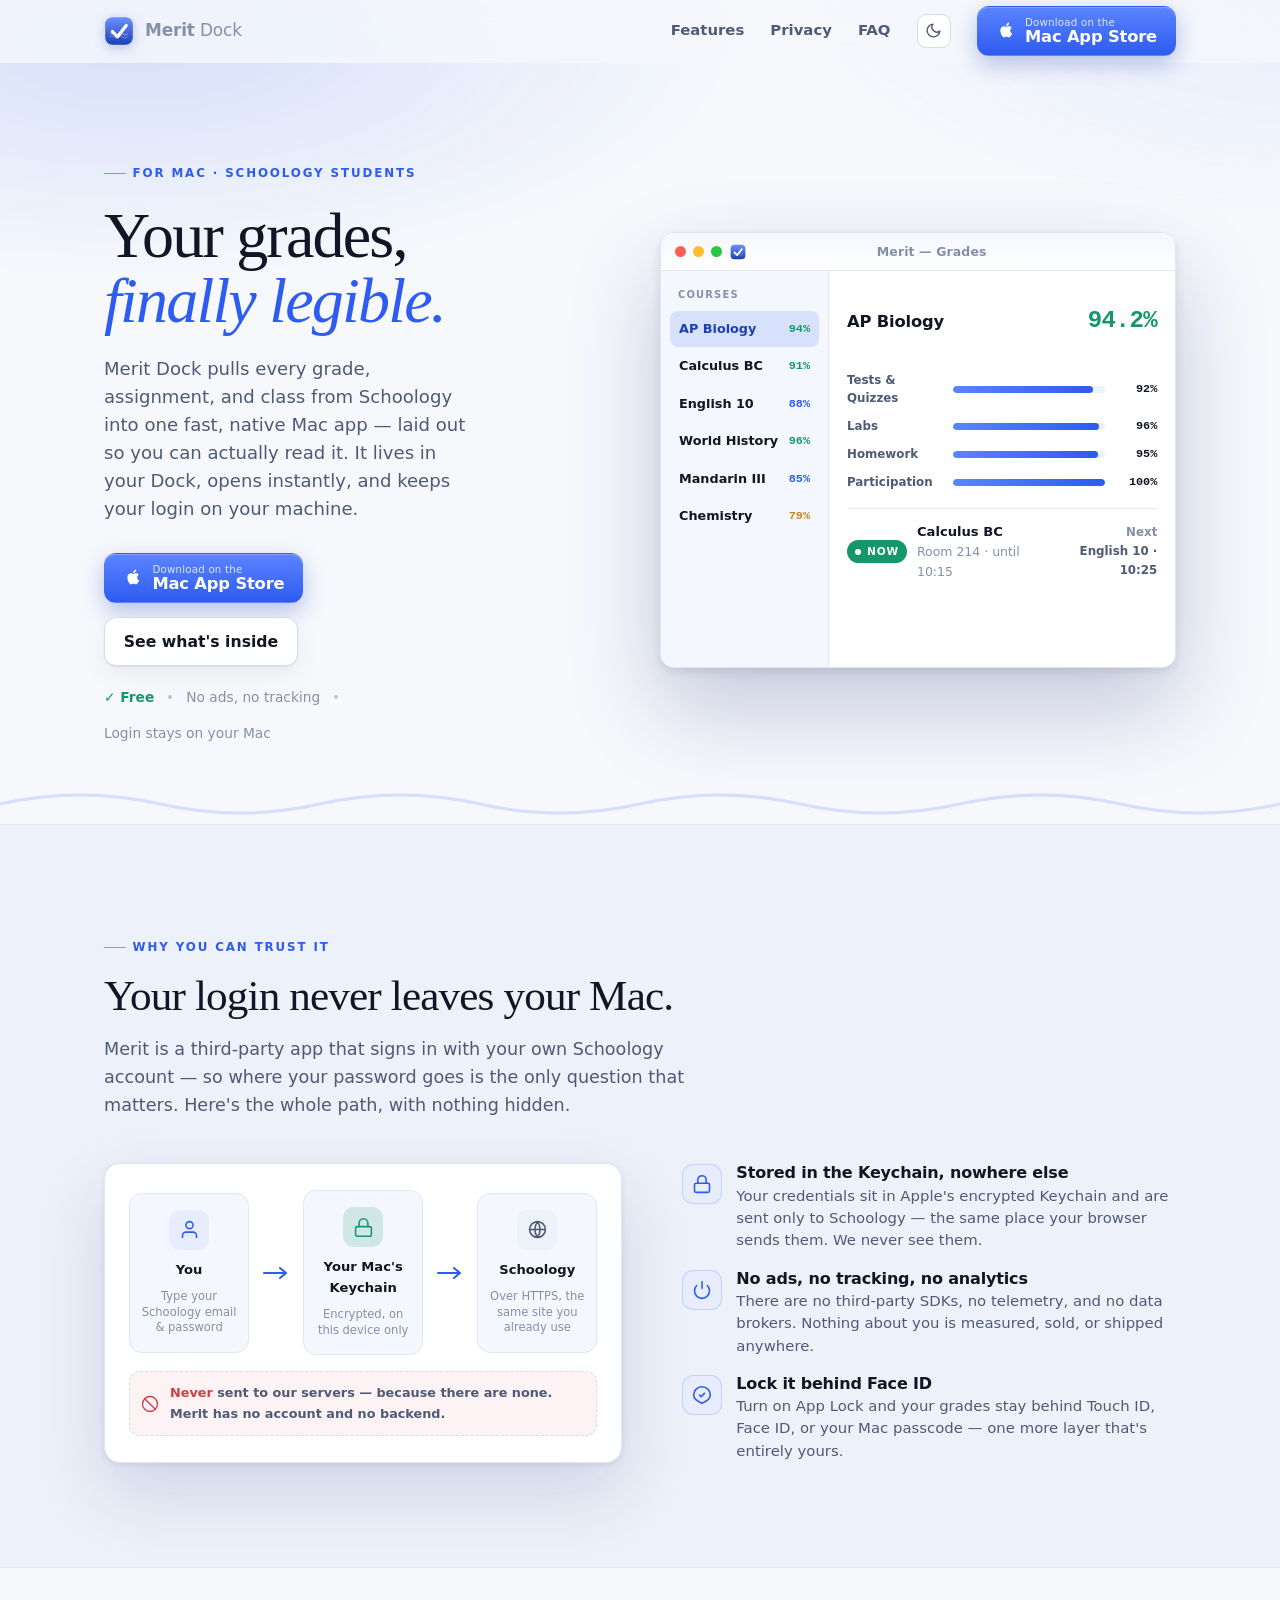
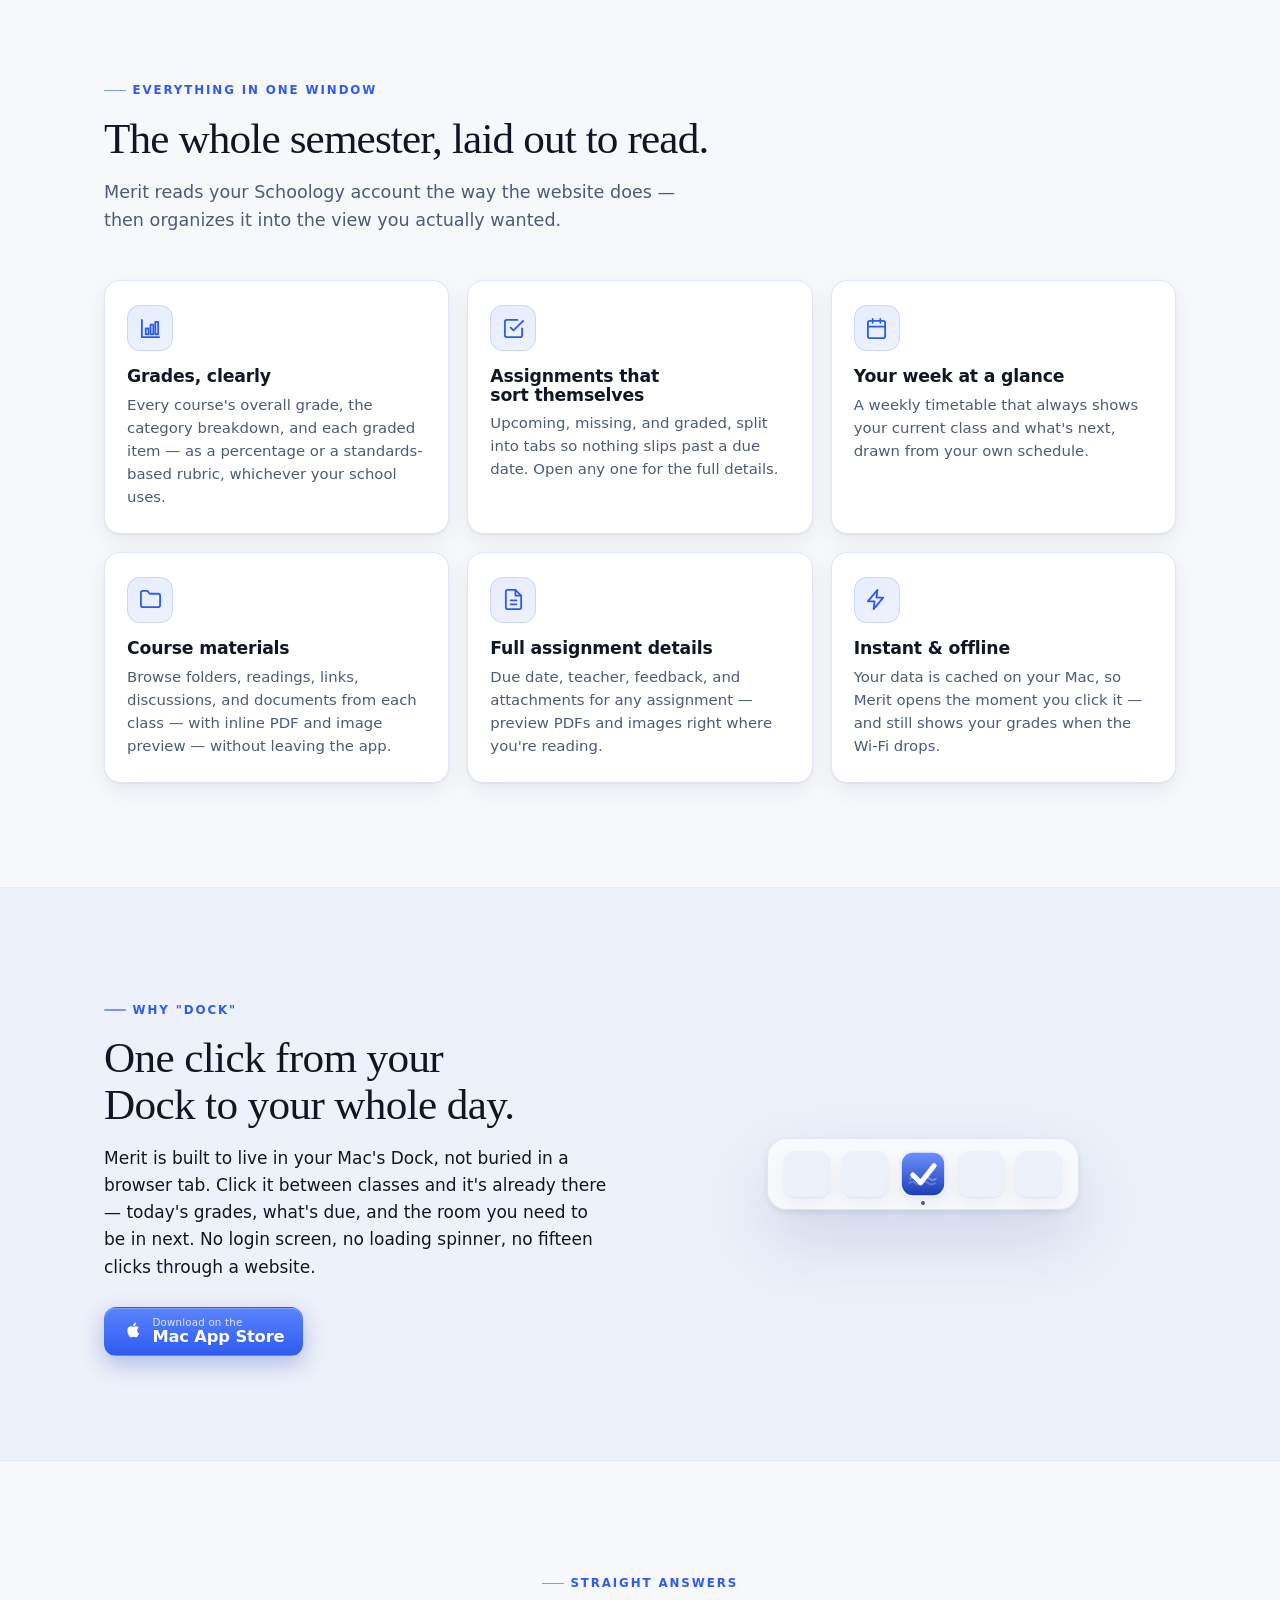
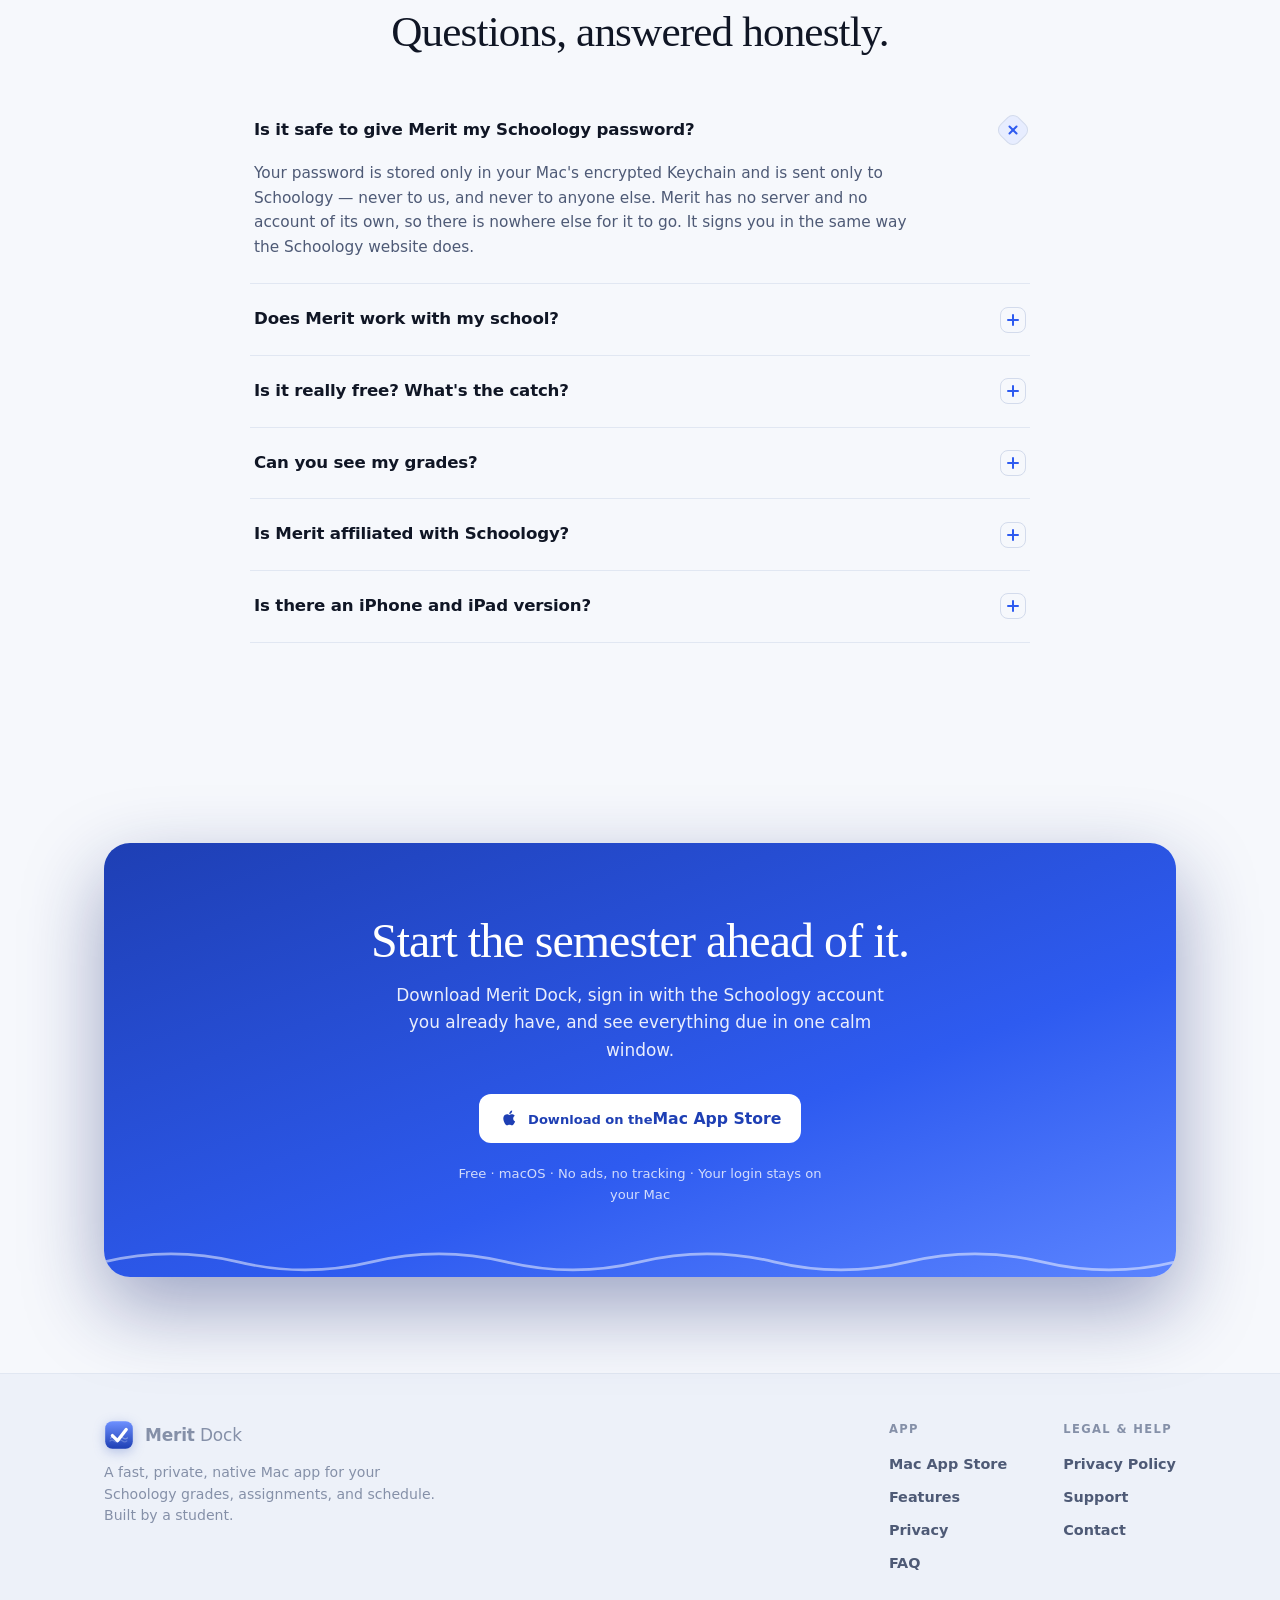
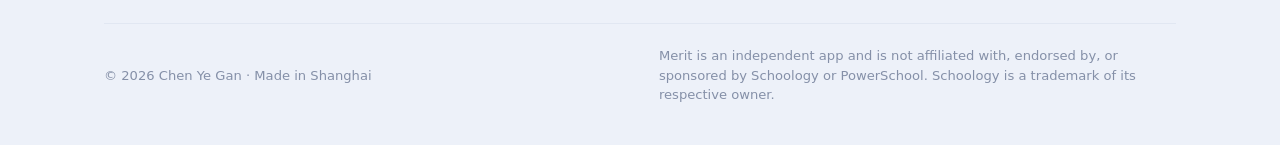
==== index.html @ 5af08037 "Merit Dock landing page" ====
<!DOCTYPE html>
<html lang="en">
<head>
<meta charset="utf-8">
<meta name="viewport" content="width=device-width, initial-scale=1">
<title>Merit Dock — Your Schoology grades, finally legible</title>
<meta name="description" content="Merit Dock is a fast, private, native Mac app for your Schoology grades, assignments, and weekly schedule. Your login never leaves your Mac. No ads. No tracking.">
<link rel="icon" href="data:image/svg+xml,%3Csvg%20xmlns%3D%22http%3A//www.w3.org/2000/svg%22%20viewBox%3D%220%200%20100%20100%22%3E%3Crect%20width%3D%22100%22%20height%3D%22100%22%20rx%3D%2224%22%20fill%3D%22%232E5BF0%22/%3E%3Cpath%20d%3D%22M26%2052%2046%2070%2076%2032%22%20fill%3D%22none%22%20stroke%3D%22%23fff%22%20stroke-width%3D%2211%22%20stroke-linecap%3D%22round%22%20stroke-linejoin%3D%22round%22/%3E%3C/svg%3E">
<meta name="theme-color" media="(prefers-color-scheme: light)" content="#F6F8FC">
<meta name="theme-color" media="(prefers-color-scheme: dark)" content="#0A0F1E">
<meta property="og:type" content="website">
<meta property="og:title" content="Merit Dock — Your Schoology grades, finally legible">
<meta property="og:description" content="Merit Dock is a fast, private, native Mac app for your Schoology grades, assignments, and weekly schedule. Your login never leaves your Mac. No ads. No tracking.">
<meta property="og:url" content="https://gank8818-bit.github.io/merit-dock/">
<meta property="og:site_name" content="Merit Dock">
<meta name="twitter:card" content="summary">
<meta name="twitter:title" content="Merit Dock — Your Schoology grades, finally legible">
<meta name="twitter:description" content="Merit Dock is a fast, private, native Mac app for your Schoology grades, assignments, and weekly schedule. Your login never leaves your Mac. No ads. No tracking.">
<style>
  /* ---------- Tokens ---------- */
  :root {
    color-scheme: light dark;

    /* Neutrals — cool, faint blue bias (chosen, not defaulted) */
    --ground:      #F6F8FC;
    --ground-2:    #EDF1F9;
    --surface:     #FFFFFF;
    --surface-2:   #F4F7FD;
    --hairline:    #E1E7F2;
    --hairline-2:  #D3DBEC;

    --ink:         #101625;
    --ink-soft:    #4E5A76;
    --ink-faint:   #8590A8;

    /* Brand — the icon's periwinkle→deep blue */
    --accent:      #2E5BF0;
    --accent-ink:  #1E3FB4;
    --accent-lift: #5B84FF;
    --wave:        #9DB6FF;
    --accent-tint: #E7EDFF;

    /* Semantic (grades) — kept separate from the accent */
    --good:        #14976B;
    --ok:          #C9871F;
    --low:         #D63B45;

    --shadow-1: 0 1px 2px rgba(16,22,37,.06), 0 8px 24px rgba(16,22,37,.06);
    --shadow-2: 0 2px 6px rgba(16,22,37,.08), 0 30px 70px rgba(24,42,120,.14);
    --shadow-win: 0 4px 10px rgba(16,22,37,.10), 0 40px 90px rgba(20,36,110,.22);

    --serif: ui-serif, "New York", "Iowan Old Style", "Palatino", Georgia, serif;
    --sans: -apple-system, BlinkMacSystemFont, "SF Pro Text", "Segoe UI", system-ui, sans-serif;
    --mono: ui-monospace, "SF Mono", "JetBrains Mono", "Menlo", monospace;

    --wrap: 1120px;
    --radius: 16px;
  }

  @media (prefers-color-scheme: dark) {
    :root {
      --ground:      #0A0F1E;
      --ground-2:    #0E1528;
      --surface:     #141B2E;
      --surface-2:   #1B2338;
      --hairline:    #263048;
      --hairline-2:  #313D59;

      --ink:         #EAEEF8;
      --ink-soft:    #A2AECB;
      --ink-faint:   #6E7A98;

      --accent:      #6E90FF;
      --accent-ink:  #9DB6FF;
      --accent-lift: #86A3FF;
      --wave:        #3A548F;
      --accent-tint: #1A2340;

      --shadow-1: 0 1px 2px rgba(0,0,0,.4), 0 8px 24px rgba(0,0,0,.35);
      --shadow-2: 0 2px 6px rgba(0,0,0,.5), 0 30px 70px rgba(0,0,0,.55);
      --shadow-win: 0 4px 10px rgba(0,0,0,.5), 0 44px 100px rgba(0,0,0,.6);
    }
  }
  /* Explicit toggle overrides (must win both directions) */
  :root[data-theme="light"] {
    color-scheme: light;
    --ground:#F6F8FC; --ground-2:#EDF1F9; --surface:#FFFFFF; --surface-2:#F4F7FD;
    --hairline:#E1E7F2; --hairline-2:#D3DBEC;
    --ink:#101625; --ink-soft:#4E5A76; --ink-faint:#8590A8;
    --accent:#2E5BF0; --accent-ink:#1E3FB4; --accent-lift:#5B84FF; --wave:#9DB6FF; --accent-tint:#E7EDFF;
    --shadow-1:0 1px 2px rgba(16,22,37,.06),0 8px 24px rgba(16,22,37,.06);
    --shadow-2:0 2px 6px rgba(16,22,37,.08),0 30px 70px rgba(24,42,120,.14);
    --shadow-win:0 4px 10px rgba(16,22,37,.10),0 40px 90px rgba(20,36,110,.22);
  }
  :root[data-theme="dark"] {
    color-scheme: dark;
    --ground:#0A0F1E; --ground-2:#0E1528; --surface:#141B2E; --surface-2:#1B2338;
    --hairline:#263048; --hairline-2:#313D59;
    --ink:#EAEEF8; --ink-soft:#A2AECB; --ink-faint:#6E7A98;
    --accent:#6E90FF; --accent-ink:#9DB6FF; --accent-lift:#86A3FF; --wave:#3A548F; --accent-tint:#1A2340;
    --shadow-1:0 1px 2px rgba(0,0,0,.4),0 8px 24px rgba(0,0,0,.35);
    --shadow-2:0 2px 6px rgba(0,0,0,.5),0 30px 70px rgba(0,0,0,.55);
    --shadow-win:0 4px 10px rgba(0,0,0,.5),0 44px 100px rgba(0,0,0,.6);
  }

  /* ---------- Base ---------- */
  * { box-sizing: border-box; }
  body {
    margin: 0;
    background: var(--ground);
    color: var(--ink);
    font-family: var(--sans);
    font-size: 17px;
    line-height: 1.6;
    -webkit-font-smoothing: antialiased;
    text-rendering: optimizeLegibility;
    overflow-x: hidden;
  }
  a { color: inherit; text-decoration: none; }
  h1, h2, h3 { margin: 0; line-height: 1.08; text-wrap: balance; letter-spacing: -0.02em; }
  p { margin: 0; }
  img, svg { max-width: 100%; }
  ::selection { background: var(--accent-lift); color: #fff; }

  .wrap { width: 100%; max-width: var(--wrap); margin-inline: auto; padding-inline: 24px; }

  .eyebrow {
    font-size: .74rem; font-weight: 600; letter-spacing: .16em; text-transform: uppercase;
    color: var(--accent); display: inline-flex; align-items: center; gap: .55em;
  }
  .eyebrow::before {
    content: ""; width: 22px; height: 1.5px; background: currentColor; opacity: .6; border-radius: 2px;
  }

  .serif { font-family: var(--serif); font-weight: 500; letter-spacing: -0.015em; }

  /* ---------- Buttons ---------- */
  .btn {
    display: inline-flex; align-items: center; gap: .6em;
    font-family: var(--sans); font-size: .98rem; font-weight: 600;
    padding: .72em 1.2em; border-radius: 12px; cursor: pointer;
    border: 1px solid transparent; transition: transform .18s ease, box-shadow .18s ease, background .18s ease;
    white-space: nowrap;
  }
  .btn-store {
    background: linear-gradient(180deg, var(--accent-lift), var(--accent));
    color: #fff; box-shadow: 0 1px 0 rgba(255,255,255,.25) inset, 0 8px 22px rgba(30,63,180,.30);
    padding: .62em 1.15em;
  }
  .btn-store:hover { transform: translateY(-2px); box-shadow: 0 1px 0 rgba(255,255,255,.25) inset, 0 14px 30px rgba(30,63,180,.38); }
  .btn-store .apple { width: 20px; height: 20px; margin-top: -2px; }
  .btn-store .lab { display: flex; flex-direction: column; align-items: flex-start; line-height: 1.05; }
  .btn-store .lab small { font-size: .64rem; font-weight: 500; opacity: .82; letter-spacing: .02em; }
  .btn-store .lab b { font-size: 1.02rem; font-weight: 700; letter-spacing: -.01em; }

  .btn-ghost {
    background: var(--surface); color: var(--ink); border-color: var(--hairline-2);
    box-shadow: var(--shadow-1);
  }
  .btn-ghost:hover { transform: translateY(-2px); border-color: var(--accent); color: var(--accent); }

  /* ---------- Nav ---------- */
  header.nav {
    position: sticky; top: 0; z-index: 50;
    backdrop-filter: saturate(180%) blur(18px);
    -webkit-backdrop-filter: saturate(180%) blur(18px);
    background: color-mix(in srgb, var(--ground) 78%, transparent);
    border-bottom: 1px solid transparent;
    transition: border-color .2s ease, background .2s ease;
  }
  header.nav.scrolled { border-bottom-color: var(--hairline); }
  .nav-in { display: flex; align-items: center; justify-content: space-between; height: 62px; gap: 20px; }
  .brand { display: flex; align-items: center; gap: 11px; font-weight: 650; font-size: 1.06rem; letter-spacing: -.01em; }
  .brand .mark { width: 30px; height: 30px; border-radius: 8px; filter: drop-shadow(0 3px 6px rgba(30,63,180,.28)); }
  .brand b { font-weight: 700; }
  .brand span { color: var(--ink-faint); font-weight: 500; }
  .nav-links { display: flex; align-items: center; gap: 26px; }
  .nav-links a.lnk { font-size: .93rem; color: var(--ink-soft); font-weight: 550; transition: color .15s; }
  .nav-links a.lnk:hover { color: var(--ink); }
  .theme-btn {
    width: 34px; height: 34px; border-radius: 9px; border: 1px solid var(--hairline-2);
    background: var(--surface); color: var(--ink-soft); cursor: pointer; display: grid; place-items: center;
    transition: color .15s, border-color .15s;
  }
  .theme-btn:hover { color: var(--accent); border-color: var(--accent); }
  .theme-btn svg { width: 17px; height: 17px; }
  @media (max-width: 860px) { .nav-links .lnk { display: none; } }

  /* ---------- Hero ---------- */
  .hero { position: relative; padding: clamp(46px, 8vw, 92px) 0 40px; }
  .hero-glow {
    position: absolute; inset: -10% -20% auto -20%; height: 620px; z-index: 0; pointer-events: none;
    background:
      radial-gradient(48% 55% at 22% 8%, color-mix(in srgb, var(--accent) 22%, transparent), transparent 70%),
      radial-gradient(40% 50% at 88% 0%, color-mix(in srgb, var(--wave) 26%, transparent), transparent 72%);
    opacity: .7; filter: blur(6px);
  }
  .hero-grid {
    position: relative; z-index: 1;
    display: grid; grid-template-columns: minmax(0, 1fr) minmax(0, 1.05fr);
    gap: clamp(30px, 5vw, 66px); align-items: center;
  }
  .hero-copy { max-width: 34ch; }
  .hero h1 {
    font-family: var(--serif); font-weight: 500;
    font-size: clamp(2.5rem, 5.4vw, 4rem); line-height: 1.02; letter-spacing: -.028em;
    margin: 20px 0 0;
  }
  .hero h1 em { font-style: italic; color: var(--accent); }
  .hero .sub {
    margin-top: 22px; font-size: 1.13rem; color: var(--ink-soft); line-height: 1.55; max-width: 42ch;
  }
  .hero-cta { display: flex; align-items: center; gap: 14px; margin-top: 30px; flex-wrap: wrap; }
  .trustline {
    margin-top: 20px; display: flex; align-items: center; gap: 14px; flex-wrap: wrap;
    color: var(--ink-faint); font-size: .86rem; font-weight: 500;
  }
  .trustline .dot { width: 4px; height: 4px; border-radius: 50%; background: currentColor; opacity: .5; }
  .trustline .chk { color: var(--good); font-weight: 700; }

  @media (max-width: 900px) {
    .hero-grid { grid-template-columns: 1fr; gap: 40px; }
    .hero-copy { max-width: none; }
    .hero .sub { max-width: none; }
  }

  /* ---------- App window (signature) ---------- */
  .window {
    background: var(--surface); border: 1px solid var(--hairline);
    border-radius: 14px; box-shadow: var(--shadow-win); overflow: hidden;
    transform: perspective(1600px) rotateY(-8deg) rotateX(3deg) translateZ(0);
    transition: transform .5s cubic-bezier(.2,.7,.2,1);
    will-change: transform;
  }
  .hero-grid:hover .window { transform: perspective(1600px) rotateY(-4deg) rotateX(1.5deg); }
  .titlebar {
    height: 38px; display: flex; align-items: center; gap: 8px; padding: 0 14px;
    border-bottom: 1px solid var(--hairline);
    background: linear-gradient(180deg, var(--surface-2), var(--surface));
  }
  .lights { display: flex; gap: 7px; }
  .lights i { width: 11px; height: 11px; border-radius: 50%; display: block; }
  .lights .r { background: #ff5f57; } .lights .y { background: #febc2e; } .lights .g { background: #28c840; }
  .titlebar .tb-title { font-size: .78rem; color: var(--ink-faint); font-weight: 600; margin-inline: auto; letter-spacing: .01em; }
  .titlebar .tb-icon { width: 16px; height: 16px; border-radius: 4px; }

  .app-body { display: grid; grid-template-columns: 168px 1fr; min-height: 396px; }
  .app-side { border-right: 1px solid var(--hairline); padding: 12px 9px; background: var(--surface-2); }
  .side-h { font-size: .62rem; text-transform: uppercase; letter-spacing: .12em; color: var(--ink-faint); font-weight: 700; padding: 4px 8px 8px; }
  .course {
    display: flex; align-items: center; justify-content: space-between; gap: 6px;
    padding: 8px 9px; border-radius: 8px; cursor: default; transition: background .15s;
  }
  .course + .course { margin-top: 1px; }
  .course:hover { background: color-mix(in srgb, var(--accent) 8%, transparent); }
  .course.active { background: color-mix(in srgb, var(--accent) 14%, transparent); }
  .course .cn { font-size: .8rem; font-weight: 600; color: var(--ink); overflow: hidden; text-overflow: ellipsis; white-space: nowrap; }
  .course.active .cn { color: var(--accent-ink); }
  .course .cg { font-family: var(--mono); font-size: .74rem; font-weight: 600; font-variant-numeric: tabular-nums; }
  .g-a { color: var(--good); } .g-b { color: var(--accent); } .g-c { color: var(--ok); }

  .app-main { padding: 16px 18px; display: flex; flex-direction: column; gap: 14px; }
  .main-head { display: flex; align-items: baseline; justify-content: space-between; gap: 10px; }
  .main-head h4 { font-size: 1.02rem; font-weight: 700; letter-spacing: -.01em; }
  .main-head .big {
    font-family: var(--mono); font-size: 1.5rem; font-weight: 700; color: var(--good); font-variant-numeric: tabular-nums;
    letter-spacing: -.02em;
  }
  .cat { display: flex; flex-direction: column; gap: 9px; }
  .cat-row { display: grid; grid-template-columns: 96px 1fr 42px; align-items: center; gap: 10px; }
  .cat-row .nm { font-size: .74rem; color: var(--ink-soft); font-weight: 600; }
  .cat-row .val { font-family: var(--mono); font-size: .74rem; font-weight: 600; text-align: right; color: var(--ink); font-variant-numeric: tabular-nums; }
  .bar { height: 7px; border-radius: 6px; background: var(--ground-2); overflow: hidden; }
  .bar > i {
    display: block; height: 100%; width: 0; border-radius: 6px;
    background: linear-gradient(90deg, var(--accent-lift), var(--accent));
    transition: width 1.1s cubic-bezier(.2,.75,.2,1);
  }
  .in .bar > i { width: var(--w, 0%); }

  .week {
    margin-top: 2px; border-top: 1px solid var(--hairline); padding-top: 12px;
    display: flex; align-items: center; gap: 10px;
  }
  .now-pill {
    display: inline-flex; align-items: center; gap: 6px; font-size: .66rem; font-weight: 700;
    text-transform: uppercase; letter-spacing: .08em; color: #fff; background: var(--good);
    padding: 3px 8px; border-radius: 20px;
  }
  .now-pill .live { width: 6px; height: 6px; border-radius: 50%; background: #fff; box-shadow: 0 0 0 0 rgba(255,255,255,.7); animation: pulse 2s infinite; }
  @keyframes pulse { 0%{box-shadow:0 0 0 0 rgba(255,255,255,.6);} 70%{box-shadow:0 0 0 7px rgba(255,255,255,0);} 100%{box-shadow:0 0 0 0 rgba(255,255,255,0);} }
  .week .cls { font-size: .82rem; font-weight: 650; }
  .week .rm { font-size: .78rem; color: var(--ink-faint); font-weight: 500; }
  .week .nxt { margin-left: auto; font-size: .74rem; color: var(--ink-faint); font-weight: 550; text-align: right; }
  .week .nxt b { color: var(--ink-soft); font-weight: 650; }

  @media (max-width: 460px) {
    .app-body { grid-template-columns: 1fr; }
    .app-side { display: none; }
    .window { transform: none !important; }
  }

  /* ---------- Section scaffolding ---------- */
  section { position: relative; }
  .band { padding: clamp(58px, 9vw, 104px) 0; }
  .band.alt { background: var(--ground-2); border-block: 1px solid var(--hairline); }
  .sec-head { max-width: 62ch; }
  .sec-head h2 {
    font-family: var(--serif); font-weight: 500;
    font-size: clamp(1.9rem, 3.6vw, 2.7rem); margin-top: 16px; letter-spacing: -.02em; line-height: 1.06;
  }
  .sec-head p.lead { margin-top: 16px; font-size: 1.1rem; color: var(--ink-soft); max-width: 54ch; }

  /* reveal */
  .rise { opacity: 0; transform: translateY(22px); transition: opacity .7s ease, transform .7s cubic-bezier(.2,.7,.2,1); }
  .rise.in { opacity: 1; transform: none; }

  /* ---------- Privacy ---------- */
  .privacy-grid { display: grid; grid-template-columns: 1.05fr 1fr; gap: clamp(30px, 5vw, 60px); align-items: center; margin-top: 44px; }
  @media (max-width: 880px) { .privacy-grid { grid-template-columns: 1fr; gap: 40px; } }

  .flow {
    background: var(--surface); border: 1px solid var(--hairline); border-radius: var(--radius);
    box-shadow: var(--shadow-2); padding: 26px 24px;
  }
  .flow-row { display: flex; align-items: center; gap: 14px; }
  .node {
    flex: 1; display: flex; flex-direction: column; align-items: center; gap: 9px; text-align: center;
    padding: 16px 10px; border-radius: 13px; border: 1px solid var(--hairline); background: var(--surface-2);
  }
  .node .ic { width: 40px; height: 40px; border-radius: 11px; display: grid; place-items: center; }
  .node .ic svg { width: 21px; height: 21px; }
  .node.you .ic { background: var(--accent-tint); color: var(--accent); }
  .node.dev .ic { background: color-mix(in srgb, var(--good) 16%, transparent); color: var(--good); }
  .node.sch .ic { background: var(--ground-2); color: var(--ink-soft); }
  .node .t { font-size: .82rem; font-weight: 700; }
  .node .d { font-size: .72rem; color: var(--ink-faint); line-height: 1.35; }
  .arrow { display: flex; flex-direction: column; align-items: center; gap: 3px; color: var(--accent); flex-shrink: 0; }
  .arrow svg { width: 26px; height: 14px; }
  .arrow small { font-size: .58rem; color: var(--ink-faint); font-weight: 600; letter-spacing: .03em; }
  .flow-block {
    margin-top: 16px; display: flex; align-items: center; gap: 11px; justify-content: center;
    padding: 11px; border-radius: 11px; border: 1px dashed var(--hairline-2);
    background: color-mix(in srgb, var(--low) 6%, transparent); color: var(--ink-soft); font-size: .8rem; font-weight: 600;
  }
  .flow-block .no { color: var(--low); }
  .flow-block svg { width: 18px; height: 18px; color: var(--low); flex-shrink: 0; }

  .priv-points { display: flex; flex-direction: column; gap: 18px; }
  .pp { display: flex; gap: 14px; }
  .pp .pc {
    width: 40px; height: 40px; flex-shrink: 0; border-radius: 11px; display: grid; place-items: center;
    background: var(--accent-tint); color: var(--accent); border: 1px solid color-mix(in srgb, var(--accent) 18%, transparent);
  }
  .pp .pc svg { width: 20px; height: 20px; }
  .pp h3 { font-size: 1rem; font-weight: 700; letter-spacing: -.01em; }
  .pp p { font-size: .93rem; color: var(--ink-soft); margin-top: 3px; line-height: 1.5; }

  /* ---------- Features ---------- */
  .feat-grid { display: grid; grid-template-columns: repeat(3, 1fr); gap: 18px; margin-top: 46px; }
  @media (max-width: 900px) { .feat-grid { grid-template-columns: repeat(2, 1fr); } }
  @media (max-width: 600px) { .feat-grid { grid-template-columns: 1fr; } }
  .card {
    background: var(--surface); border: 1px solid var(--hairline); border-radius: var(--radius);
    padding: 24px 22px; box-shadow: var(--shadow-1); transition: transform .2s ease, box-shadow .2s ease, border-color .2s ease;
  }
  .card:hover { transform: translateY(-4px); box-shadow: var(--shadow-2); border-color: color-mix(in srgb, var(--accent) 40%, var(--hairline)); }
  .card .fic {
    width: 46px; height: 46px; border-radius: 13px; display: grid; place-items: center; margin-bottom: 16px;
    background: linear-gradient(160deg, var(--accent-tint), color-mix(in srgb, var(--accent) 8%, var(--surface)));
    color: var(--accent); border: 1px solid color-mix(in srgb, var(--accent) 16%, transparent);
  }
  .card .fic svg { width: 23px; height: 23px; }
  .card h3 { font-size: 1.08rem; font-weight: 700; letter-spacing: -.01em; }
  .card p { margin-top: 8px; font-size: .93rem; color: var(--ink-soft); line-height: 1.55; }

  /* ---------- Dock section ---------- */
  .dock-wrap { display: grid; grid-template-columns: 1fr 1fr; gap: clamp(30px, 5vw, 60px); align-items: center; }
  @media (max-width: 880px) { .dock-wrap { grid-template-columns: 1fr; gap: 36px; } }
  .dock-vis { display: grid; place-items: center; padding: 26px 0; }
  .macdock {
    display: flex; align-items: flex-end; gap: 12px; padding: 12px 16px; border-radius: 20px;
    background: color-mix(in srgb, var(--surface) 62%, transparent);
    border: 1px solid var(--hairline); backdrop-filter: blur(10px); box-shadow: var(--shadow-2);
  }
  .macdock .di { width: 46px; height: 46px; border-radius: 11px; background: var(--ground-2); box-shadow: var(--shadow-1); }
  .macdock .di.merit { position: relative; }
  .macdock .di.merit .mk { width: 100%; height: 100%; }
  .macdock .di.merit::after {
    content: ""; position: absolute; bottom: -8px; left: 50%; transform: translateX(-50%);
    width: 4px; height: 4px; border-radius: 50%; background: var(--ink-soft);
  }
  .bounce { animation: bob 3.2s ease-in-out infinite; }
  @keyframes bob { 0%,72%,100% { transform: translateY(0); } 80% { transform: translateY(-16px); } 88% { transform: translateY(-4px); } }

  /* ---------- FAQ ---------- */
  .faq { max-width: 780px; margin: 40px auto 0; display: flex; flex-direction: column; gap: 0; }
  details.qa {
    border-bottom: 1px solid var(--hairline); padding: 4px 0;
  }
  details.qa summary {
    list-style: none; cursor: pointer; padding: 18px 4px; display: flex; align-items: center; justify-content: space-between; gap: 16px;
    font-size: 1.04rem; font-weight: 650; color: var(--ink); letter-spacing: -.01em;
  }
  details.qa summary::-webkit-details-marker { display: none; }
  details.qa summary .pm {
    width: 26px; height: 26px; flex-shrink: 0; border-radius: 8px; border: 1px solid var(--hairline-2);
    display: grid; place-items: center; color: var(--accent); transition: transform .25s ease, background .2s;
    position: relative;
  }
  details.qa[open] summary .pm { transform: rotate(45deg); background: var(--accent-tint); }
  details.qa .pm::before, details.qa .pm::after { content: ""; position: absolute; background: currentColor; border-radius: 2px; }
  details.qa .pm::before { width: 12px; height: 2px; }
  details.qa .pm::after { width: 2px; height: 12px; }
  details.qa .ans { padding: 0 4px 20px; color: var(--ink-soft); font-size: .96rem; line-height: 1.6; max-width: 68ch; }
  details.qa .ans a { color: var(--accent); font-weight: 600; text-decoration: underline; text-underline-offset: 2px; }

  /* ---------- CTA ---------- */
  .cta-band { padding: clamp(56px, 8vw, 96px) 0; }
  .cta-card {
    position: relative; overflow: hidden; text-align: center;
    background: linear-gradient(160deg, var(--accent-ink), var(--accent) 62%, var(--accent-lift));
    border-radius: 26px; padding: clamp(40px, 6vw, 72px) 28px; color: #fff;
    box-shadow: 0 30px 80px rgba(20,36,110,.4);
  }
  .cta-card .cwave { position: absolute; inset: auto 0 -2px 0; width: 100%; opacity: .5; color: #fff; }
  .cta-card h2 { font-family: var(--serif); font-weight: 500; font-size: clamp(1.9rem, 4vw, 3rem); color: #fff; position: relative; }
  .cta-card p { position: relative; margin: 16px auto 0; max-width: 46ch; color: rgba(255,255,255,.9); font-size: 1.06rem; }
  .cta-card .cbtns { position: relative; margin-top: 30px; display: flex; justify-content: center; gap: 14px; flex-wrap: wrap; }
  .btn-white { background: #fff; color: var(--accent-ink); }
  .btn-white:hover { transform: translateY(-2px); box-shadow: 0 14px 30px rgba(0,0,0,.25); }
  .cta-card .fineprint { position: relative; margin-top: 20px; font-size: .82rem; color: rgba(255,255,255,.78); }

  /* ---------- Wave divider ---------- */
  .divider { display: block; width: 100%; height: 40px; color: var(--accent); opacity: .16; }

  /* ---------- Footer ---------- */
  footer.ft { border-top: 1px solid var(--hairline); padding: 46px 0 40px; background: var(--ground-2); }
  .ft-top { display: flex; justify-content: space-between; gap: 30px; flex-wrap: wrap; align-items: flex-start; }
  .ft-brand { max-width: 32ch; }
  .ft-brand .brand { margin-bottom: 12px; }
  .ft-brand p { color: var(--ink-faint); font-size: .88rem; line-height: 1.5; }
  .ft-cols { display: flex; gap: 56px; flex-wrap: wrap; }
  .ft-col h5 { font-size: .72rem; text-transform: uppercase; letter-spacing: .12em; color: var(--ink-faint); font-weight: 700; margin: 0 0 14px; }
  .ft-col a { display: block; color: var(--ink-soft); font-size: .9rem; font-weight: 550; margin-bottom: 10px; transition: color .15s; }
  .ft-col a:hover { color: var(--accent); }
  .ft-bottom {
    margin-top: 38px; padding-top: 22px; border-top: 1px solid var(--hairline);
    display: flex; justify-content: space-between; gap: 16px; flex-wrap: wrap; align-items: center;
    color: var(--ink-faint); font-size: .82rem;
  }
  .disclaimer { max-width: 62ch; line-height: 1.5; }

  :focus-visible { outline: 2.5px solid var(--accent); outline-offset: 3px; border-radius: 4px; }

  @media (prefers-reduced-motion: reduce) {
    * { animation: none !important; transition: none !important; }
    .rise { opacity: 1; transform: none; }
    .in .bar > i { width: var(--w, 0%); }
    .window { transform: none !important; }
  }
</style>
</head>
<body>


<!-- Reusable SVG symbols -->
<svg width="0" height="0" style="position:absolute" aria-hidden="true">
  <defs>
    <linearGradient id="meritGrad" x1="0" y1="0" x2="0" y2="1">
      <stop offset="0" stop-color="#6E90FF"/>
      <stop offset="1" stop-color="#1E3FB4"/>
    </linearGradient>
    <symbol id="merit-mark" viewBox="0 0 100 100">
      <rect x="4" y="4" width="92" height="92" rx="24" fill="url(#meritGrad)"/>
      <path d="M22 60 q7 -6 14 0 t14 0 t14 0 t14 0" fill="none" stroke="#fff" stroke-width="4" stroke-linecap="round" opacity=".32"/>
      <path d="M20 70 q7 -6 14 0 t14 0 t14 0 t14 0" fill="none" stroke="#fff" stroke-width="4" stroke-linecap="round" opacity=".22"/>
      <path d="M28 52 L45 69 L74 32" fill="none" stroke="#fff" stroke-width="11" stroke-linecap="round" stroke-linejoin="round"/>
    </symbol>
    <symbol id="wave-line" viewBox="0 0 1200 40" preserveAspectRatio="none">
      <path d="M0 20 q75 -18 150 0 t150 0 t150 0 t150 0 t150 0 t150 0 t150 0 t150 0" fill="none" stroke="currentColor" stroke-width="3"/>
    </symbol>
  </defs>
</svg>

<!-- ================= NAV ================= -->
<header class="nav" id="nav">
  <div class="wrap nav-in">
    <a class="brand" href="#top" aria-label="Merit Dock home">
      <svg class="mark" aria-hidden="true"><use href="#merit-mark"/></svg>
      <span><b>Merit</b> Dock</span>
    </a>
    <nav class="nav-links">
      <a class="lnk" href="#features">Features</a>
      <a class="lnk" href="#privacy">Privacy</a>
      <a class="lnk" href="#faq">FAQ</a>
      <button class="theme-btn" id="themeBtn" aria-label="Toggle light or dark theme" title="Toggle theme">
        <svg id="themeIcon" viewBox="0 0 24 24" fill="none" stroke="currentColor" stroke-width="2" stroke-linecap="round" stroke-linejoin="round" aria-hidden="true"></svg>
      </button>
      <a class="btn btn-store" data-appstore href="#" aria-label="Download Merit Dock on the Mac App Store">
        <svg class="apple" viewBox="0 0 24 24" fill="currentColor" aria-hidden="true"><path d="M17.05 12.53c-.02-2.2 1.8-3.26 1.88-3.31-1.03-1.5-2.62-1.71-3.19-1.73-1.36-.14-2.65.8-3.34.8-.68 0-1.75-.78-2.88-.76-1.48.02-2.85.86-3.61 2.18-1.54 2.67-.39 6.62 1.1 8.79.73 1.06 1.6 2.25 2.74 2.21 1.1-.05 1.52-.71 2.85-.71 1.32 0 1.7.71 2.86.69 1.18-.02 1.93-1.08 2.65-2.15.84-1.23 1.18-2.42 1.2-2.48-.03-.01-2.3-.88-2.32-3.5zM14.88 5.9c.6-.73 1.01-1.75.9-2.76-.87.04-1.92.58-2.54 1.31-.56.64-1.05 1.68-.92 2.67.97.07 1.96-.49 2.56-1.22z"/></svg>
        <span class="lab"><small>Download on the</small><b>Mac App Store</b></span>
      </a>
    </nav>
  </div>
</header>

<a id="top"></a>

<!-- ================= HERO ================= -->
<section class="hero">
  <div class="hero-glow" aria-hidden="true"></div>
  <div class="wrap hero-grid">
    <div class="hero-copy">
      <span class="eyebrow">For Mac · Schoology students</span>
      <h1>Your grades,<br><em>finally legible.</em></h1>
      <p class="sub">Merit Dock pulls every grade, assignment, and class from Schoology into one fast, native Mac app — laid out so you can actually read it. It lives in your Dock, opens instantly, and keeps your login on your machine.</p>
      <div class="hero-cta">
        <a class="btn btn-store" data-appstore href="#" aria-label="Download Merit Dock on the Mac App Store">
          <svg class="apple" viewBox="0 0 24 24" fill="currentColor" aria-hidden="true"><path d="M17.05 12.53c-.02-2.2 1.8-3.26 1.88-3.31-1.03-1.5-2.62-1.71-3.19-1.73-1.36-.14-2.65.8-3.34.8-.68 0-1.75-.78-2.88-.76-1.48.02-2.85.86-3.61 2.18-1.54 2.67-.39 6.62 1.1 8.79.73 1.06 1.6 2.25 2.74 2.21 1.1-.05 1.52-.71 2.85-.71 1.32 0 1.7.71 2.86.69 1.18-.02 1.93-1.08 2.65-2.15.84-1.23 1.18-2.42 1.2-2.48-.03-.01-2.3-.88-2.32-3.5zM14.88 5.9c.6-.73 1.01-1.75.9-2.76-.87.04-1.92.58-2.54 1.31-.56.64-1.05 1.68-.92 2.67.97.07 1.96-.49 2.56-1.22z"/></svg>
          <span class="lab"><small>Download on the</small><b>Mac App Store</b></span>
        </a>
        <a class="btn btn-ghost" href="#features">See what's inside</a>
      </div>
      <div class="trustline">
        <span class="chk">✓ Free</span><span class="dot"></span>
        <span>No ads, no tracking</span><span class="dot"></span>
        <span>Login stays on your Mac</span>
      </div>
    </div>

    <!-- Signature: faithful Merit app window -->
    <div class="win-stage">
      <div class="window rise" id="appwin" role="img" aria-label="The Merit Dock app showing course grades, a grade-category breakdown for AP Biology, and this week's current and next class.">
        <div class="titlebar">
          <span class="lights"><i class="r"></i><i class="y"></i><i class="g"></i></span>
          <svg class="tb-icon" aria-hidden="true"><use href="#merit-mark"/></svg>
          <span class="tb-title">Merit — Grades</span>
          <span style="width:44px"></span>
        </div>
        <div class="app-body">
          <aside class="app-side">
            <div class="side-h">Courses</div>
            <div class="course active"><span class="cn">AP Biology</span><span class="cg g-a">94%</span></div>
            <div class="course"><span class="cn">Calculus BC</span><span class="cg g-a">91%</span></div>
            <div class="course"><span class="cn">English 10</span><span class="cg g-b">88%</span></div>
            <div class="course"><span class="cn">World History</span><span class="cg g-a">96%</span></div>
            <div class="course"><span class="cn">Mandarin III</span><span class="cg g-b">85%</span></div>
            <div class="course"><span class="cn">Chemistry</span><span class="cg g-c">79%</span></div>
          </aside>
          <div class="app-main">
            <div class="main-head">
              <h4>AP Biology</h4>
              <span class="big">94.2%</span>
            </div>
            <div class="cat">
              <div class="cat-row"><span class="nm">Tests &amp; Quizzes</span><span class="bar"><i style="--w:92%"></i></span><span class="val">92%</span></div>
              <div class="cat-row"><span class="nm">Labs</span><span class="bar"><i style="--w:96%"></i></span><span class="val">96%</span></div>
              <div class="cat-row"><span class="nm">Homework</span><span class="bar"><i style="--w:95%"></i></span><span class="val">95%</span></div>
              <div class="cat-row"><span class="nm">Participation</span><span class="bar"><i style="--w:100%"></i></span><span class="val">100%</span></div>
            </div>
            <div class="week">
              <span class="now-pill"><span class="live"></span>Now</span>
              <div>
                <div class="cls">Calculus BC</div>
                <div class="rm">Room 214 · until 10:15</div>
              </div>
              <div class="nxt">Next<br><b>English 10 · 10:25</b></div>
            </div>
          </div>
        </div>
      </div>
    </div>
  </div>
</section>

<svg class="divider" viewBox="0 0 1200 40" preserveAspectRatio="none" aria-hidden="true"><use href="#wave-line"/></svg>

<!-- ================= PRIVACY ================= -->
<section class="band alt" id="privacy">
  <div class="wrap">
    <div class="sec-head rise">
      <span class="eyebrow">Why you can trust it</span>
      <h2>Your login never leaves your Mac.</h2>
      <p class="lead">Merit is a third-party app that signs in with your own Schoology account — so where your password goes is the only question that matters. Here's the whole path, with nothing hidden.</p>
    </div>

    <div class="privacy-grid">
      <div class="flow rise">
        <div class="flow-row">
          <div class="node you">
            <span class="ic" aria-hidden="true"><svg viewBox="0 0 24 24" fill="none" stroke="currentColor" stroke-width="1.8" stroke-linecap="round" stroke-linejoin="round"><path d="M20 21v-2a4 4 0 0 0-4-4H8a4 4 0 0 0-4 4v2"/><circle cx="12" cy="7" r="4"/></svg></span>
            <span class="t">You</span>
            <span class="d">Type your Schoology email &amp; password</span>
          </div>
          <div class="arrow"><svg viewBox="0 0 26 14" fill="none" stroke="currentColor" stroke-width="2" stroke-linecap="round" stroke-linejoin="round"><path d="M1 7h22m-6-5 6 5-6 5"/></svg></div>
          <div class="node dev">
            <span class="ic" aria-hidden="true"><svg viewBox="0 0 24 24" fill="none" stroke="currentColor" stroke-width="1.8" stroke-linecap="round" stroke-linejoin="round"><rect x="3" y="11" width="18" height="11" rx="2"/><path d="M7 11V7a5 5 0 0 1 10 0v4"/></svg></span>
            <span class="t">Your Mac's Keychain</span>
            <span class="d">Encrypted, on this device only</span>
          </div>
          <div class="arrow"><svg viewBox="0 0 26 14" fill="none" stroke="currentColor" stroke-width="2" stroke-linecap="round" stroke-linejoin="round"><path d="M1 7h22m-6-5 6 5-6 5"/></svg></div>
          <div class="node sch">
            <span class="ic" aria-hidden="true"><svg viewBox="0 0 24 24" fill="none" stroke="currentColor" stroke-width="1.8" stroke-linecap="round" stroke-linejoin="round"><circle cx="12" cy="12" r="9"/><path d="M3 12h18M12 3a15 15 0 0 1 0 18 15 15 0 0 1 0-18"/></svg></span>
            <span class="t">Schoology</span>
            <span class="d">Over HTTPS, the same site you already use</span>
          </div>
        </div>
        <div class="flow-block">
          <svg viewBox="0 0 24 24" fill="none" stroke="currentColor" stroke-width="1.8" stroke-linecap="round" stroke-linejoin="round" aria-hidden="true"><path d="m4.9 4.9 14.2 14.2"/><path d="M2 12a10 10 0 0 1 10-10 10 10 0 0 1 10 10 10 10 0 0 1-10 10A10 10 0 0 1 2 12z"/></svg>
          <span><b class="no">Never</b> sent to our servers — because there are none. Merit has no account and no backend.</span>
        </div>
      </div>

      <div class="priv-points rise">
        <div class="pp">
          <span class="pc" aria-hidden="true"><svg viewBox="0 0 24 24" fill="none" stroke="currentColor" stroke-width="1.9" stroke-linecap="round" stroke-linejoin="round"><rect x="3" y="11" width="18" height="11" rx="2"/><path d="M7 11V7a5 5 0 0 1 10 0v4"/></svg></span>
          <div><h3>Stored in the Keychain, nowhere else</h3><p>Your credentials sit in Apple's encrypted Keychain and are sent only to Schoology — the same place your browser sends them. We never see them.</p></div>
        </div>
        <div class="pp">
          <span class="pc" aria-hidden="true"><svg viewBox="0 0 24 24" fill="none" stroke="currentColor" stroke-width="1.9" stroke-linecap="round" stroke-linejoin="round"><path d="M18.36 6.64A9 9 0 1 1 5.64 6.64"/><path d="M12 2v8"/></svg></span>
          <div><h3>No ads, no tracking, no analytics</h3><p>There are no third-party SDKs, no telemetry, and no data brokers. Nothing about you is measured, sold, or shipped anywhere.</p></div>
        </div>
        <div class="pp">
          <span class="pc" aria-hidden="true"><svg viewBox="0 0 24 24" fill="none" stroke="currentColor" stroke-width="1.9" stroke-linecap="round" stroke-linejoin="round"><path d="M12 2a10 10 0 0 1 10 10c0 4-3 7-10 10C5 19 2 16 2 12A10 10 0 0 1 12 2z"/><path d="m9 12 2 2 4-4"/></svg></span>
          <div><h3>Lock it behind Face ID</h3><p>Turn on App Lock and your grades stay behind Touch ID, Face ID, or your Mac passcode — one more layer that's entirely yours.</p></div>
        </div>
      </div>
    </div>
  </div>
</section>

<!-- ================= FEATURES ================= -->
<section class="band" id="features">
  <div class="wrap">
    <div class="sec-head rise">
      <span class="eyebrow">Everything in one window</span>
      <h2>The whole semester, laid out to read.</h2>
      <p class="lead">Merit reads your Schoology account the way the website does — then organizes it into the view you actually wanted.</p>
    </div>

    <div class="feat-grid">
      <article class="card rise">
        <span class="fic" aria-hidden="true"><svg viewBox="0 0 24 24" fill="none" stroke="currentColor" stroke-width="1.9" stroke-linecap="round" stroke-linejoin="round"><path d="M3 3v18h18"/><rect x="7" y="12" width="3" height="6"/><rect x="12" y="8" width="3" height="10"/><rect x="17" y="5" width="3" height="13"/></svg></span>
        <h3>Grades, clearly</h3>
        <p>Every course's overall grade, the category breakdown, and each graded item — as a percentage or a standards-based rubric, whichever your school uses.</p>
      </article>
      <article class="card rise">
        <span class="fic" aria-hidden="true"><svg viewBox="0 0 24 24" fill="none" stroke="currentColor" stroke-width="1.9" stroke-linecap="round" stroke-linejoin="round"><path d="M9 11l3 3L22 4"/><path d="M21 12v7a2 2 0 0 1-2 2H5a2 2 0 0 1-2-2V5a2 2 0 0 1 2-2h11"/></svg></span>
        <h3>Assignments that sort themselves</h3>
        <p>Upcoming, missing, and graded, split into tabs so nothing slips past a due date. Open any one for the full details.</p>
      </article>
      <article class="card rise">
        <span class="fic" aria-hidden="true"><svg viewBox="0 0 24 24" fill="none" stroke="currentColor" stroke-width="1.9" stroke-linecap="round" stroke-linejoin="round"><rect x="3" y="4" width="18" height="18" rx="2"/><path d="M16 2v4M8 2v4M3 10h18"/></svg></span>
        <h3>Your week at a glance</h3>
        <p>A weekly timetable that always shows your current class and what's next, drawn from your own schedule.</p>
      </article>
      <article class="card rise">
        <span class="fic" aria-hidden="true"><svg viewBox="0 0 24 24" fill="none" stroke="currentColor" stroke-width="1.9" stroke-linecap="round" stroke-linejoin="round"><path d="M4 20h16a2 2 0 0 0 2-2V8a2 2 0 0 0-2-2h-7.9a2 2 0 0 1-1.7-.9L9.6 3.9A2 2 0 0 0 7.9 3H4a2 2 0 0 0-2 2v13c0 1.1.9 2 2 2z"/></svg></span>
        <h3>Course materials</h3>
        <p>Browse folders, readings, links, discussions, and documents from each class — with inline PDF and image preview — without leaving the app.</p>
      </article>
      <article class="card rise">
        <span class="fic" aria-hidden="true"><svg viewBox="0 0 24 24" fill="none" stroke="currentColor" stroke-width="1.9" stroke-linecap="round" stroke-linejoin="round"><path d="M14 2H6a2 2 0 0 0-2 2v16a2 2 0 0 0 2 2h12a2 2 0 0 0 2-2V8z"/><path d="M14 2v6h6M9 13h6M9 17h6"/></svg></span>
        <h3>Full assignment details</h3>
        <p>Due date, teacher, feedback, and attachments for any assignment — preview PDFs and images right where you're reading.</p>
      </article>
      <article class="card rise">
        <span class="fic" aria-hidden="true"><svg viewBox="0 0 24 24" fill="none" stroke="currentColor" stroke-width="1.9" stroke-linecap="round" stroke-linejoin="round"><path d="M13 2 3 14h7l-1 8 10-12h-7z"/></svg></span>
        <h3>Instant &amp; offline</h3>
        <p>Your data is cached on your Mac, so Merit opens the moment you click it — and still shows your grades when the Wi-Fi drops.</p>
      </article>
    </div>
  </div>
</section>

<!-- ================= DOCK ================= -->
<section class="band alt">
  <div class="wrap dock-wrap">
    <div class="rise">
      <span class="eyebrow">Why "Dock"</span>
      <h2 class="serif" style="font-size:clamp(1.9rem,3.6vw,2.7rem);margin-top:16px;">One click from your Dock to your whole day.</h2>
      <p class="lead" style="margin-top:16px;">Merit is built to live in your Mac's Dock, not buried in a browser tab. Click it between classes and it's already there — today's grades, what's due, and the room you need to be in next. No login screen, no loading spinner, no fifteen clicks through a website.</p>
      <div class="hero-cta" style="margin-top:26px;">
        <a class="btn btn-store" data-appstore href="#" aria-label="Download Merit Dock on the Mac App Store">
          <svg class="apple" viewBox="0 0 24 24" fill="currentColor" aria-hidden="true"><path d="M17.05 12.53c-.02-2.2 1.8-3.26 1.88-3.31-1.03-1.5-2.62-1.71-3.19-1.73-1.36-.14-2.65.8-3.34.8-.68 0-1.75-.78-2.88-.76-1.48.02-2.85.86-3.61 2.18-1.54 2.67-.39 6.62 1.1 8.79.73 1.06 1.6 2.25 2.74 2.21 1.1-.05 1.52-.71 2.85-.71 1.32 0 1.7.71 2.86.69 1.18-.02 1.93-1.08 2.65-2.15.84-1.23 1.18-2.42 1.2-2.48-.03-.01-2.3-.88-2.32-3.5zM14.88 5.9c.6-.73 1.01-1.75.9-2.76-.87.04-1.92.58-2.54 1.31-.56.64-1.05 1.68-.92 2.67.97.07 1.96-.49 2.56-1.22z"/></svg>
          <span class="lab"><small>Download on the</small><b>Mac App Store</b></span>
        </a>
      </div>
    </div>
    <div class="dock-vis rise">
      <div class="macdock" aria-hidden="true">
        <span class="di"></span>
        <span class="di"></span>
        <span class="di merit bounce"><svg class="mk"><use href="#merit-mark"/></svg></span>
        <span class="di"></span>
        <span class="di"></span>
      </div>
    </div>
  </div>
</section>

<!-- ================= FAQ ================= -->
<section class="band" id="faq">
  <div class="wrap">
    <div class="sec-head rise" style="margin-inline:auto;text-align:center;">
      <span class="eyebrow" style="justify-content:center;">Straight answers</span>
      <h2>Questions, answered honestly.</h2>
    </div>
    <div class="faq rise">
      <details class="qa" open>
        <summary>Is it safe to give Merit my Schoology password?<span class="pm" aria-hidden="true"></span></summary>
        <div class="ans">Your password is stored only in your Mac's encrypted Keychain and is sent only to Schoology — never to us, and never to anyone else. Merit has no server and no account of its own, so there is nowhere else for it to go. It signs you in the same way the Schoology website does.</div>
      </details>
      <details class="qa">
        <summary>Does Merit work with my school?<span class="pm" aria-hidden="true"></span></summary>
        <div class="ans">Merit works with schools that sign in to Schoology with an email and password. You enter your school's ID once, so it isn't limited to a single campus. If your school uses a single sign-on provider instead of a Schoology password, that isn't supported yet.</div>
      </details>
      <details class="qa">
        <summary>Is it really free? What's the catch?<span class="pm" aria-hidden="true"></span></summary>
        <div class="ans">It's free, with no ads and no in-app purchases. There's no catch because there's no business model built on your data — no tracking, no analytics, nothing sold. It's an app built by a student, for students.</div>
      </details>
      <details class="qa">
        <summary>Can you see my grades?<span class="pm" aria-hidden="true"></span></summary>
        <div class="ans">No. Your grades are fetched straight from Schoology to your Mac and cached on your device. They never pass through any server we control, because we don't run one.</div>
      </details>
      <details class="qa">
        <summary>Is Merit affiliated with Schoology?<span class="pm" aria-hidden="true"></span></summary>
        <div class="ans">No. Merit is an independent app and is not affiliated with, endorsed by, or sponsored by Schoology or PowerSchool. Schoology is a trademark of its respective owner. You need your own school Schoology login to use Merit.</div>
      </details>
      <details class="qa">
        <summary>Is there an iPhone and iPad version?<span class="pm" aria-hidden="true"></span></summary>
        <div class="ans">Yes — Merit is a universal app that also runs natively on iPhone and iPad, so your grades follow you across your devices.</div>
      </details>
    </div>
  </div>
</section>

<!-- ================= CTA ================= -->
<section class="cta-band">
  <div class="wrap">
    <div class="cta-card rise">
      <h2>Start the semester ahead of it.</h2>
      <p>Download Merit Dock, sign in with the Schoology account you already have, and see everything due in one calm window.</p>
      <div class="cbtns">
        <a class="btn btn-white" data-appstore href="#" aria-label="Download Merit Dock on the Mac App Store">
          <svg class="apple" viewBox="0 0 24 24" fill="currentColor" aria-hidden="true" style="width:20px;height:20px;margin-top:-2px;"><path d="M17.05 12.53c-.02-2.2 1.8-3.26 1.88-3.31-1.03-1.5-2.62-1.71-3.19-1.73-1.36-.14-2.65.8-3.34.8-.68 0-1.75-.78-2.88-.76-1.48.02-2.85.86-3.61 2.18-1.54 2.67-.39 6.62 1.1 8.79.73 1.06 1.6 2.25 2.74 2.21 1.1-.05 1.52-.71 2.85-.71 1.32 0 1.7.71 2.86.69 1.18-.02 1.93-1.08 2.65-2.15.84-1.23 1.18-2.42 1.2-2.48-.03-.01-2.3-.88-2.32-3.5zM14.88 5.9c.6-.73 1.01-1.75.9-2.76-.87.04-1.92.58-2.54 1.31-.56.64-1.05 1.68-.92 2.67.97.07 1.96-.49 2.56-1.22z"/></svg>
          <span class="lab"><small>Download on the</small><b>Mac App Store</b></span>
        </a>
      </div>
      <p class="fineprint">Free · macOS · No ads, no tracking · Your login stays on your Mac</p>
      <svg class="cwave" viewBox="0 0 1200 40" preserveAspectRatio="none" aria-hidden="true"><use href="#wave-line"/></svg>
    </div>
  </div>
</section>

<!-- ================= FOOTER ================= -->
<footer class="ft">
  <div class="wrap">
    <div class="ft-top">
      <div class="ft-brand">
        <a class="brand" href="#top">
          <svg class="mark" aria-hidden="true"><use href="#merit-mark"/></svg>
          <span><b>Merit</b> Dock</span>
        </a>
        <p>A fast, private, native Mac app for your Schoology grades, assignments, and schedule. Built by a student.</p>
      </div>
      <div class="ft-cols">
        <div class="ft-col">
          <h5>App</h5>
          <a data-appstore href="#">Mac App Store</a>
          <a href="#features">Features</a>
          <a href="#privacy">Privacy</a>
          <a href="#faq">FAQ</a>
        </div>
        <div class="ft-col">
          <h5>Legal &amp; help</h5>
          <a href="#privacy">Privacy Policy</a>
          <a href="mailto:penguin.profiles@gmail.com">Support</a>
          <a href="mailto:penguin.profiles@gmail.com">Contact</a>
        </div>
      </div>
    </div>
    <div class="ft-bottom">
      <span>© 2026 Chen Ye Gan · Made in Shanghai</span>
      <span class="disclaimer">Merit is an independent app and is not affiliated with, endorsed by, or sponsored by Schoology or PowerSchool. Schoology is a trademark of its respective owner.</span>
    </div>
  </div>
</footer>

<script>
  (function () {
    "use strict";

    /* ---- App Store link: set this to your real product URL ---- */
    var APP_STORE_URL = "https://apps.apple.com/app/id6788785812"; // Merit Dock on the Mac App Store
    Array.prototype.forEach.call(document.querySelectorAll("[data-appstore]"), function (a) {
      a.setAttribute("href", APP_STORE_URL);
    });

    /* ---- Theme toggle ---- */
    var root = document.documentElement;
    var btn = document.getElementById("themeBtn");
    var icon = document.getElementById("themeIcon");
    var SUN = '<circle cx="12" cy="12" r="4"/><path d="M12 2v2M12 20v2M4.9 4.9l1.4 1.4M17.7 17.7l1.4 1.4M2 12h2M20 12h2M4.9 19.1l1.4-1.4M17.7 6.3l1.4-1.4"/>';
    var MOON = '<path d="M21 12.8A9 9 0 1 1 11.2 3a7 7 0 0 0 9.8 9.8z"/>';

    function effectiveDark() {
      var t = root.getAttribute("data-theme");
      if (t) return t === "dark";
      return window.matchMedia("(prefers-color-scheme: dark)").matches;
    }
    function paintIcon() { icon.innerHTML = effectiveDark() ? SUN : MOON; }
    paintIcon();
    btn.addEventListener("click", function () {
      root.setAttribute("data-theme", effectiveDark() ? "light" : "dark");
      paintIcon();
    });
    window.matchMedia("(prefers-color-scheme: dark)").addEventListener("change", paintIcon);

    /* ---- Nav shadow on scroll ---- */
    var nav = document.getElementById("nav");
    function onScroll() { nav.classList.toggle("scrolled", window.scrollY > 8); }
    onScroll();
    window.addEventListener("scroll", onScroll, { passive: true });

    /* ---- Reveal on scroll ---- */
    var reduce = window.matchMedia("(prefers-reduced-motion: reduce)").matches;
    var rises = document.querySelectorAll(".rise");
    if (reduce || !("IntersectionObserver" in window)) {
      Array.prototype.forEach.call(rises, function (el) { el.classList.add("in"); });
    } else {
      var io = new IntersectionObserver(function (entries) {
        entries.forEach(function (e) {
          if (e.isIntersecting) { e.target.classList.add("in"); io.unobserve(e.target); }
        });
      }, { threshold: 0.16, rootMargin: "0px 0px -8% 0px" });
      Array.prototype.forEach.call(rises, function (el) { io.observe(el); });
      /* Hero window animates on load */
      window.requestAnimationFrame(function () {
        document.getElementById("appwin").classList.add("in");
      });
    }

    /* ---- Smooth in-page scrolling ---- */
    Array.prototype.forEach.call(document.querySelectorAll('a[href^="#"]'), function (a) {
      a.addEventListener("click", function (e) {
        var id = a.getAttribute("href");
        if (id.length < 2) return;
        var target = document.querySelector(id);
        if (!target) return;
        e.preventDefault();
        target.scrollIntoView({ behavior: reduce ? "auto" : "smooth", block: "start" });
      });
    });
  })();
</script>

</body>
</html>
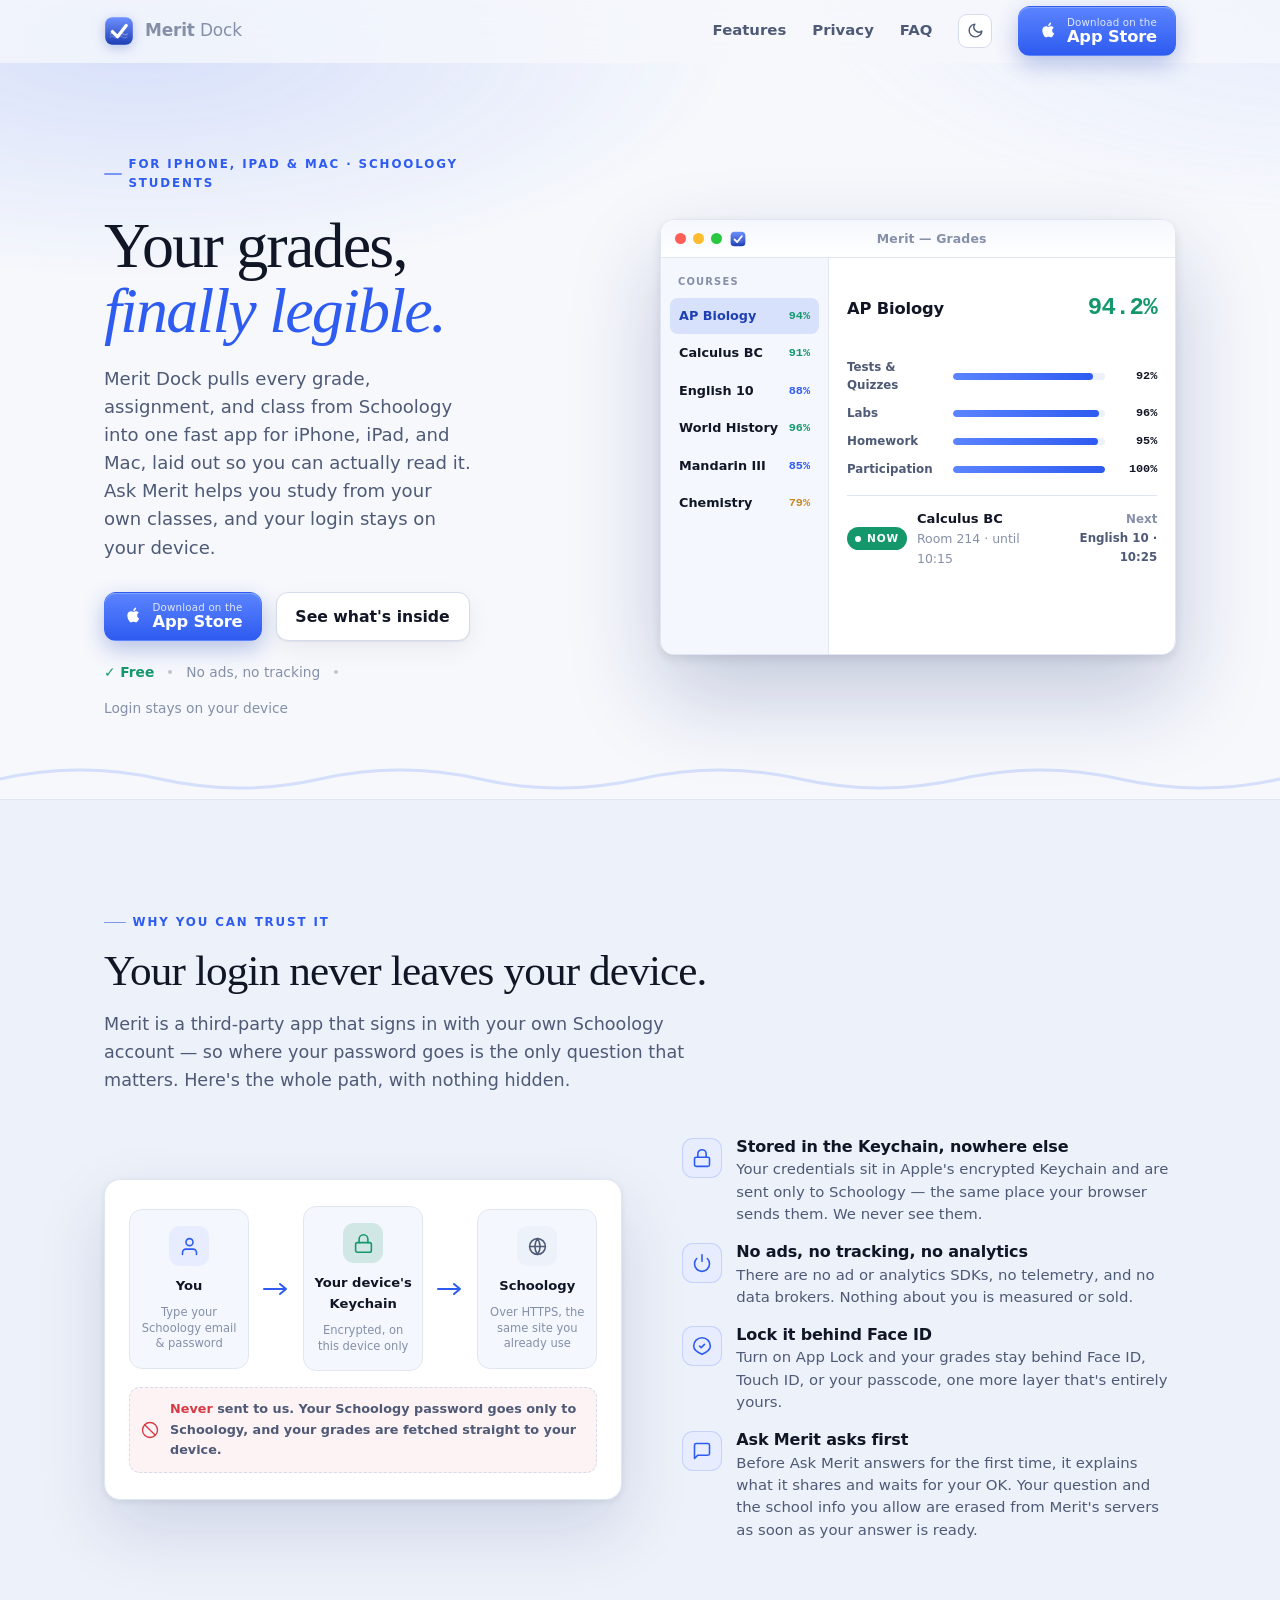
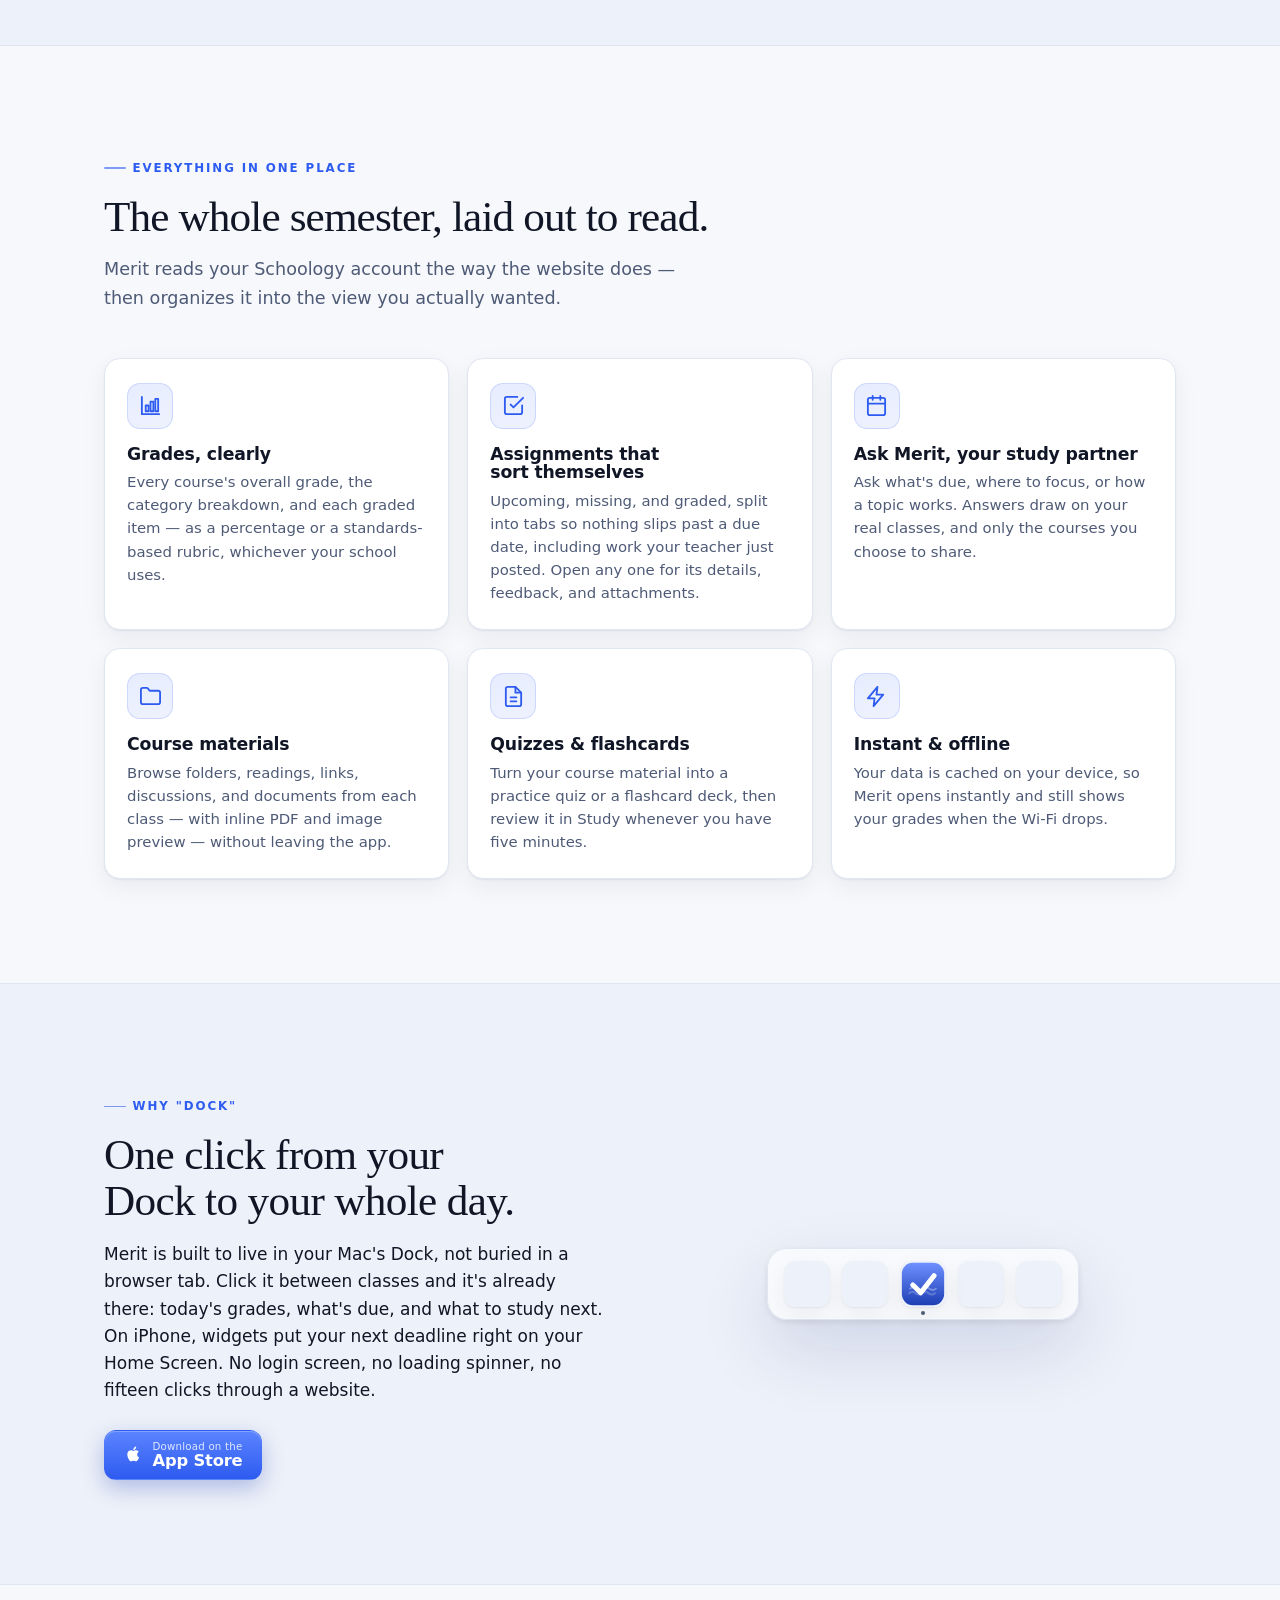
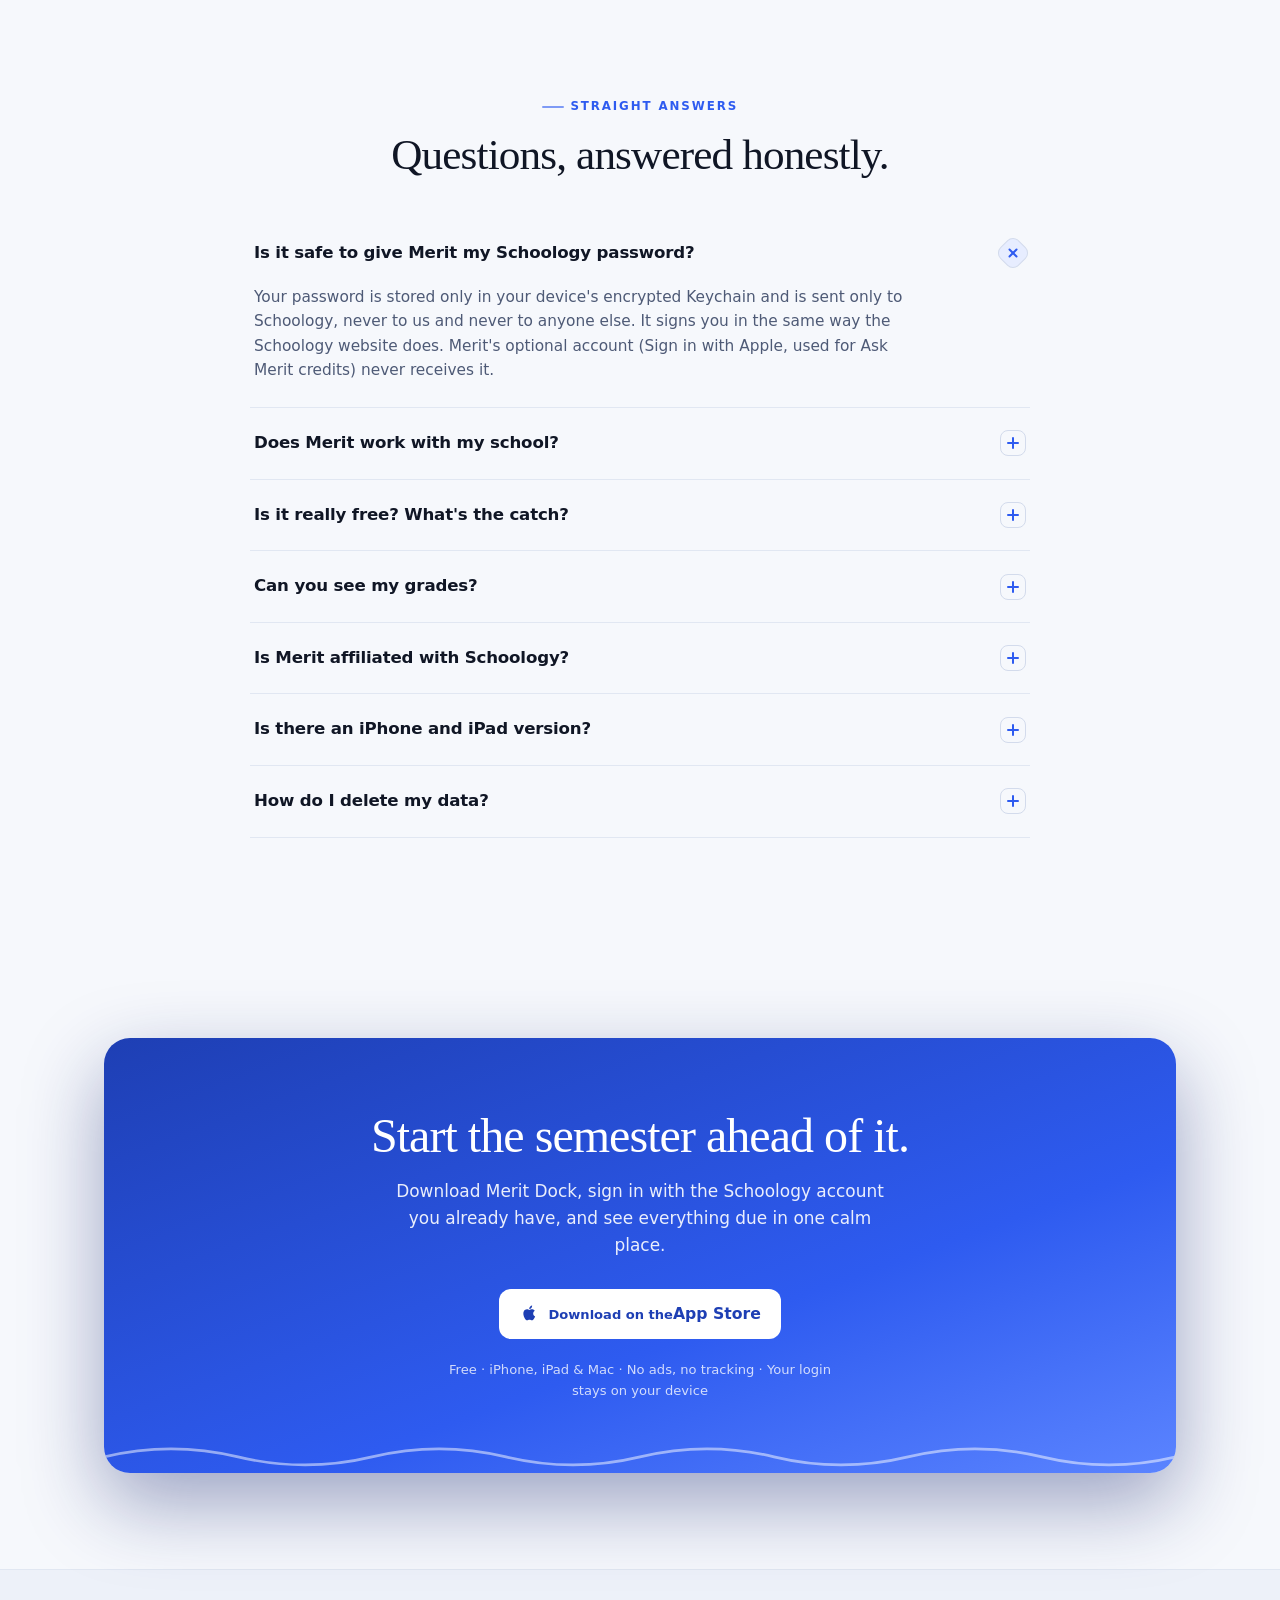
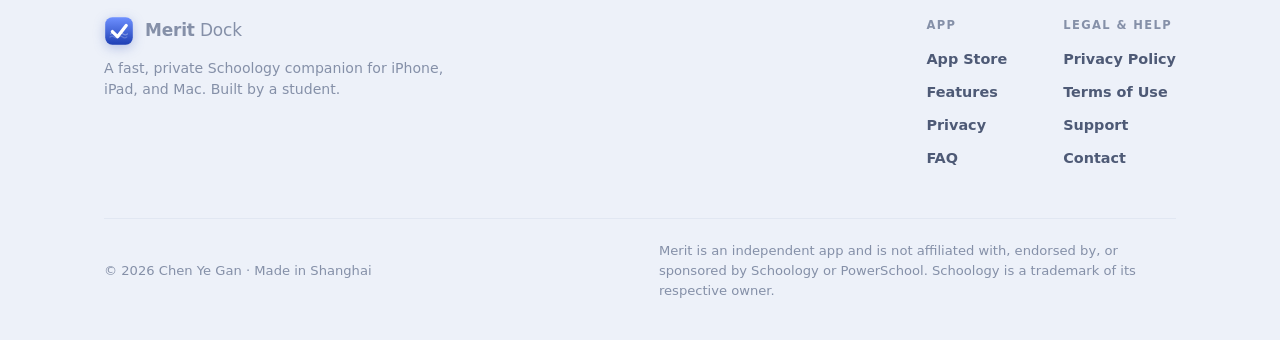
==== commit 358509f8: "Update for Merit Dock 2.5 and add Privacy, Terms, and Support pages The landing page now covers iPho" ====
--- a/index.html
+++ b/index.html
@@ -4,18 +4,18 @@
 <meta charset="utf-8">
 <meta name="viewport" content="width=device-width, initial-scale=1">
 <title>Merit Dock — Your Schoology grades, finally legible</title>
-<meta name="description" content="Merit Dock is a fast, private, native Mac app for your Schoology grades, assignments, and weekly schedule. Your login never leaves your Mac. No ads. No tracking.">
+<meta name="description" content="Merit Dock is a fast, private Schoology companion for iPhone, iPad, and Mac: grades, assignments, course materials, and Ask Merit study help. Your Schoology login stays on your device. No ads. No tracking.">
 <link rel="icon" href="data:image/svg+xml,%3Csvg%20xmlns%3D%22http%3A//www.w3.org/2000/svg%22%20viewBox%3D%220%200%20100%20100%22%3E%3Crect%20width%3D%22100%22%20height%3D%22100%22%20rx%3D%2224%22%20fill%3D%22%232E5BF0%22/%3E%3Cpath%20d%3D%22M26%2052%2046%2070%2076%2032%22%20fill%3D%22none%22%20stroke%3D%22%23fff%22%20stroke-width%3D%2211%22%20stroke-linecap%3D%22round%22%20stroke-linejoin%3D%22round%22/%3E%3C/svg%3E">
 <meta name="theme-color" media="(prefers-color-scheme: light)" content="#F6F8FC">
 <meta name="theme-color" media="(prefers-color-scheme: dark)" content="#0A0F1E">
 <meta property="og:type" content="website">
 <meta property="og:title" content="Merit Dock — Your Schoology grades, finally legible">
-<meta property="og:description" content="Merit Dock is a fast, private, native Mac app for your Schoology grades, assignments, and weekly schedule. Your login never leaves your Mac. No ads. No tracking.">
+<meta property="og:description" content="Merit Dock is a fast, private Schoology companion for iPhone, iPad, and Mac: grades, assignments, course materials, and Ask Merit study help. Your Schoology login stays on your device. No ads. No tracking.">
 <meta property="og:url" content="https://gank8818-bit.github.io/merit-dock/">
 <meta property="og:site_name" content="Merit Dock">
 <meta name="twitter:card" content="summary">
 <meta name="twitter:title" content="Merit Dock — Your Schoology grades, finally legible">
-<meta name="twitter:description" content="Merit Dock is a fast, private, native Mac app for your Schoology grades, assignments, and weekly schedule. Your login never leaves your Mac. No ads. No tracking.">
+<meta name="twitter:description" content="Merit Dock is a fast, private Schoology companion for iPhone, iPad, and Mac: grades, assignments, course materials, and Ask Merit study help. Your Schoology login stays on your device. No ads. No tracking.">
 <style>
   /* ---------- Tokens ---------- */
   :root {
@@ -497,9 +497,9 @@
       <button class="theme-btn" id="themeBtn" aria-label="Toggle light or dark theme" title="Toggle theme">
         <svg id="themeIcon" viewBox="0 0 24 24" fill="none" stroke="currentColor" stroke-width="2" stroke-linecap="round" stroke-linejoin="round" aria-hidden="true"></svg>
       </button>
-      <a class="btn btn-store" data-appstore href="#" aria-label="Download Merit Dock on the Mac App Store">
+      <a class="btn btn-store" data-appstore href="#" aria-label="Download Merit Dock on the App Store">
         <svg class="apple" viewBox="0 0 24 24" fill="currentColor" aria-hidden="true"><path d="M17.05 12.53c-.02-2.2 1.8-3.26 1.88-3.31-1.03-1.5-2.62-1.71-3.19-1.73-1.36-.14-2.65.8-3.34.8-.68 0-1.75-.78-2.88-.76-1.48.02-2.85.86-3.61 2.18-1.54 2.67-.39 6.62 1.1 8.79.73 1.06 1.6 2.25 2.74 2.21 1.1-.05 1.52-.71 2.85-.71 1.32 0 1.7.71 2.86.69 1.18-.02 1.93-1.08 2.65-2.15.84-1.23 1.18-2.42 1.2-2.48-.03-.01-2.3-.88-2.32-3.5zM14.88 5.9c.6-.73 1.01-1.75.9-2.76-.87.04-1.92.58-2.54 1.31-.56.64-1.05 1.68-.92 2.67.97.07 1.96-.49 2.56-1.22z"/></svg>
-        <span class="lab"><small>Download on the</small><b>Mac App Store</b></span>
+        <span class="lab"><small>Download on the</small><b>App Store</b></span>
       </a>
     </nav>
   </div>
@@ -512,20 +512,20 @@
   <div class="hero-glow" aria-hidden="true"></div>
   <div class="wrap hero-grid">
     <div class="hero-copy">
-      <span class="eyebrow">For Mac · Schoology students</span>
+      <span class="eyebrow">For iPhone, iPad &amp; Mac · Schoology students</span>
       <h1>Your grades,<br><em>finally legible.</em></h1>
-      <p class="sub">Merit Dock pulls every grade, assignment, and class from Schoology into one fast, native Mac app — laid out so you can actually read it. It lives in your Dock, opens instantly, and keeps your login on your machine.</p>
+      <p class="sub">Merit Dock pulls every grade, assignment, and class from Schoology into one fast app for iPhone, iPad, and Mac, laid out so you can actually read it. Ask Merit helps you study from your own classes, and your login stays on your device.</p>
       <div class="hero-cta">
-        <a class="btn btn-store" data-appstore href="#" aria-label="Download Merit Dock on the Mac App Store">
+        <a class="btn btn-store" data-appstore href="#" aria-label="Download Merit Dock on the App Store">
           <svg class="apple" viewBox="0 0 24 24" fill="currentColor" aria-hidden="true"><path d="M17.05 12.53c-.02-2.2 1.8-3.26 1.88-3.31-1.03-1.5-2.62-1.71-3.19-1.73-1.36-.14-2.65.8-3.34.8-.68 0-1.75-.78-2.88-.76-1.48.02-2.85.86-3.61 2.18-1.54 2.67-.39 6.62 1.1 8.79.73 1.06 1.6 2.25 2.74 2.21 1.1-.05 1.52-.71 2.85-.71 1.32 0 1.7.71 2.86.69 1.18-.02 1.93-1.08 2.65-2.15.84-1.23 1.18-2.42 1.2-2.48-.03-.01-2.3-.88-2.32-3.5zM14.88 5.9c.6-.73 1.01-1.75.9-2.76-.87.04-1.92.58-2.54 1.31-.56.64-1.05 1.68-.92 2.67.97.07 1.96-.49 2.56-1.22z"/></svg>
-          <span class="lab"><small>Download on the</small><b>Mac App Store</b></span>
+          <span class="lab"><small>Download on the</small><b>App Store</b></span>
         </a>
         <a class="btn btn-ghost" href="#features">See what's inside</a>
       </div>
       <div class="trustline">
         <span class="chk">✓ Free</span><span class="dot"></span>
         <span>No ads, no tracking</span><span class="dot"></span>
-        <span>Login stays on your Mac</span>
+        <span>Login stays on your device</span>
       </div>
     </div>
 
@@ -581,7 +581,7 @@
   <div class="wrap">
     <div class="sec-head rise">
       <span class="eyebrow">Why you can trust it</span>
-      <h2>Your login never leaves your Mac.</h2>
+      <h2>Your login never leaves your device.</h2>
       <p class="lead">Merit is a third-party app that signs in with your own Schoology account — so where your password goes is the only question that matters. Here's the whole path, with nothing hidden.</p>
     </div>
 
@@ -596,7 +596,7 @@
           <div class="arrow"><svg viewBox="0 0 26 14" fill="none" stroke="currentColor" stroke-width="2" stroke-linecap="round" stroke-linejoin="round"><path d="M1 7h22m-6-5 6 5-6 5"/></svg></div>
           <div class="node dev">
             <span class="ic" aria-hidden="true"><svg viewBox="0 0 24 24" fill="none" stroke="currentColor" stroke-width="1.8" stroke-linecap="round" stroke-linejoin="round"><rect x="3" y="11" width="18" height="11" rx="2"/><path d="M7 11V7a5 5 0 0 1 10 0v4"/></svg></span>
-            <span class="t">Your Mac's Keychain</span>
+            <span class="t">Your device's Keychain</span>
             <span class="d">Encrypted, on this device only</span>
           </div>
           <div class="arrow"><svg viewBox="0 0 26 14" fill="none" stroke="currentColor" stroke-width="2" stroke-linecap="round" stroke-linejoin="round"><path d="M1 7h22m-6-5 6 5-6 5"/></svg></div>
@@ -608,7 +608,7 @@
         </div>
         <div class="flow-block">
           <svg viewBox="0 0 24 24" fill="none" stroke="currentColor" stroke-width="1.8" stroke-linecap="round" stroke-linejoin="round" aria-hidden="true"><path d="m4.9 4.9 14.2 14.2"/><path d="M2 12a10 10 0 0 1 10-10 10 10 0 0 1 10 10 10 10 0 0 1-10 10A10 10 0 0 1 2 12z"/></svg>
-          <span><b class="no">Never</b> sent to our servers — because there are none. Merit has no account and no backend.</span>
+          <span><b class="no">Never</b> sent to us. Your Schoology password goes only to Schoology, and your grades are fetched straight to your device.</span>
         </div>
       </div>
 
@@ -619,11 +619,15 @@
         </div>
         <div class="pp">
           <span class="pc" aria-hidden="true"><svg viewBox="0 0 24 24" fill="none" stroke="currentColor" stroke-width="1.9" stroke-linecap="round" stroke-linejoin="round"><path d="M18.36 6.64A9 9 0 1 1 5.64 6.64"/><path d="M12 2v8"/></svg></span>
-          <div><h3>No ads, no tracking, no analytics</h3><p>There are no third-party SDKs, no telemetry, and no data brokers. Nothing about you is measured, sold, or shipped anywhere.</p></div>
+          <div><h3>No ads, no tracking, no analytics</h3><p>There are no ad or analytics SDKs, no telemetry, and no data brokers. Nothing about you is measured or sold.</p></div>
         </div>
         <div class="pp">
           <span class="pc" aria-hidden="true"><svg viewBox="0 0 24 24" fill="none" stroke="currentColor" stroke-width="1.9" stroke-linecap="round" stroke-linejoin="round"><path d="M12 2a10 10 0 0 1 10 10c0 4-3 7-10 10C5 19 2 16 2 12A10 10 0 0 1 12 2z"/><path d="m9 12 2 2 4-4"/></svg></span>
-          <div><h3>Lock it behind Face ID</h3><p>Turn on App Lock and your grades stay behind Touch ID, Face ID, or your Mac passcode — one more layer that's entirely yours.</p></div>
+          <div><h3>Lock it behind Face ID</h3><p>Turn on App Lock and your grades stay behind Face ID, Touch ID, or your passcode, one more layer that's entirely yours.</p></div>
+        </div>
+        <div class="pp">
+          <span class="pc" aria-hidden="true"><svg viewBox="0 0 24 24" fill="none" stroke="currentColor" stroke-width="1.9" stroke-linecap="round" stroke-linejoin="round"><path d="M21 15a2 2 0 0 1-2 2H7l-4 4V5a2 2 0 0 1 2-2h14a2 2 0 0 1 2 2z"/></svg></span>
+          <div><h3>Ask Merit asks first</h3><p>Before Ask Merit answers for the first time, it explains what it shares and waits for your OK. Your question and the school info you allow are erased from Merit's servers as soon as your answer is ready.</p></div>
         </div>
       </div>
     </div>
@@ -634,7 +638,7 @@
 <section class="band" id="features">
   <div class="wrap">
     <div class="sec-head rise">
-      <span class="eyebrow">Everything in one window</span>
+      <span class="eyebrow">Everything in one place</span>
       <h2>The whole semester, laid out to read.</h2>
       <p class="lead">Merit reads your Schoology account the way the website does — then organizes it into the view you actually wanted.</p>
     </div>
@@ -648,12 +652,12 @@
       <article class="card rise">
         <span class="fic" aria-hidden="true"><svg viewBox="0 0 24 24" fill="none" stroke="currentColor" stroke-width="1.9" stroke-linecap="round" stroke-linejoin="round"><path d="M9 11l3 3L22 4"/><path d="M21 12v7a2 2 0 0 1-2 2H5a2 2 0 0 1-2-2V5a2 2 0 0 1 2-2h11"/></svg></span>
         <h3>Assignments that sort themselves</h3>
-        <p>Upcoming, missing, and graded, split into tabs so nothing slips past a due date. Open any one for the full details.</p>
+        <p>Upcoming, missing, and graded, split into tabs so nothing slips past a due date, including work your teacher just posted. Open any one for its details, feedback, and attachments.</p>
       </article>
       <article class="card rise">
         <span class="fic" aria-hidden="true"><svg viewBox="0 0 24 24" fill="none" stroke="currentColor" stroke-width="1.9" stroke-linecap="round" stroke-linejoin="round"><rect x="3" y="4" width="18" height="18" rx="2"/><path d="M16 2v4M8 2v4M3 10h18"/></svg></span>
-        <h3>Your week at a glance</h3>
-        <p>A weekly timetable that always shows your current class and what's next, drawn from your own schedule.</p>
+        <h3>Ask Merit, your study partner</h3>
+        <p>Ask what's due, where to focus, or how a topic works. Answers draw on your real classes, and only the courses you choose to share.</p>
       </article>
       <article class="card rise">
         <span class="fic" aria-hidden="true"><svg viewBox="0 0 24 24" fill="none" stroke="currentColor" stroke-width="1.9" stroke-linecap="round" stroke-linejoin="round"><path d="M4 20h16a2 2 0 0 0 2-2V8a2 2 0 0 0-2-2h-7.9a2 2 0 0 1-1.7-.9L9.6 3.9A2 2 0 0 0 7.9 3H4a2 2 0 0 0-2 2v13c0 1.1.9 2 2 2z"/></svg></span>
@@ -662,13 +666,13 @@
       </article>
       <article class="card rise">
         <span class="fic" aria-hidden="true"><svg viewBox="0 0 24 24" fill="none" stroke="currentColor" stroke-width="1.9" stroke-linecap="round" stroke-linejoin="round"><path d="M14 2H6a2 2 0 0 0-2 2v16a2 2 0 0 0 2 2h12a2 2 0 0 0 2-2V8z"/><path d="M14 2v6h6M9 13h6M9 17h6"/></svg></span>
-        <h3>Full assignment details</h3>
-        <p>Due date, teacher, feedback, and attachments for any assignment — preview PDFs and images right where you're reading.</p>
+        <h3>Quizzes &amp; flashcards</h3>
+        <p>Turn your course material into a practice quiz or a flashcard deck, then review it in Study whenever you have five minutes.</p>
       </article>
       <article class="card rise">
         <span class="fic" aria-hidden="true"><svg viewBox="0 0 24 24" fill="none" stroke="currentColor" stroke-width="1.9" stroke-linecap="round" stroke-linejoin="round"><path d="M13 2 3 14h7l-1 8 10-12h-7z"/></svg></span>
         <h3>Instant &amp; offline</h3>
-        <p>Your data is cached on your Mac, so Merit opens the moment you click it — and still shows your grades when the Wi-Fi drops.</p>
+        <p>Your data is cached on your device, so Merit opens instantly and still shows your grades when the Wi-Fi drops.</p>
       </article>
     </div>
   </div>
@@ -680,11 +684,11 @@
     <div class="rise">
       <span class="eyebrow">Why "Dock"</span>
       <h2 class="serif" style="font-size:clamp(1.9rem,3.6vw,2.7rem);margin-top:16px;">One click from your Dock to your whole day.</h2>
-      <p class="lead" style="margin-top:16px;">Merit is built to live in your Mac's Dock, not buried in a browser tab. Click it between classes and it's already there — today's grades, what's due, and the room you need to be in next. No login screen, no loading spinner, no fifteen clicks through a website.</p>
+      <p class="lead" style="margin-top:16px;">Merit is built to live in your Mac's Dock, not buried in a browser tab. Click it between classes and it's already there: today's grades, what's due, and what to study next. On iPhone, widgets put your next deadline right on your Home Screen. No login screen, no loading spinner, no fifteen clicks through a website.</p>
       <div class="hero-cta" style="margin-top:26px;">
-        <a class="btn btn-store" data-appstore href="#" aria-label="Download Merit Dock on the Mac App Store">
+        <a class="btn btn-store" data-appstore href="#" aria-label="Download Merit Dock on the App Store">
           <svg class="apple" viewBox="0 0 24 24" fill="currentColor" aria-hidden="true"><path d="M17.05 12.53c-.02-2.2 1.8-3.26 1.88-3.31-1.03-1.5-2.62-1.71-3.19-1.73-1.36-.14-2.65.8-3.34.8-.68 0-1.75-.78-2.88-.76-1.48.02-2.85.86-3.61 2.18-1.54 2.67-.39 6.62 1.1 8.79.73 1.06 1.6 2.25 2.74 2.21 1.1-.05 1.52-.71 2.85-.71 1.32 0 1.7.71 2.86.69 1.18-.02 1.93-1.08 2.65-2.15.84-1.23 1.18-2.42 1.2-2.48-.03-.01-2.3-.88-2.32-3.5zM14.88 5.9c.6-.73 1.01-1.75.9-2.76-.87.04-1.92.58-2.54 1.31-.56.64-1.05 1.68-.92 2.67.97.07 1.96-.49 2.56-1.22z"/></svg>
-          <span class="lab"><small>Download on the</small><b>Mac App Store</b></span>
+          <span class="lab"><small>Download on the</small><b>App Store</b></span>
         </a>
       </div>
     </div>
@@ -710,7 +714,7 @@
     <div class="faq rise">
       <details class="qa" open>
         <summary>Is it safe to give Merit my Schoology password?<span class="pm" aria-hidden="true"></span></summary>
-        <div class="ans">Your password is stored only in your Mac's encrypted Keychain and is sent only to Schoology — never to us, and never to anyone else. Merit has no server and no account of its own, so there is nowhere else for it to go. It signs you in the same way the Schoology website does.</div>
+        <div class="ans">Your password is stored only in your device's encrypted Keychain and is sent only to Schoology, never to us and never to anyone else. It signs you in the same way the Schoology website does. Merit's optional account (Sign in with Apple, used for Ask Merit credits) never receives it.</div>
       </details>
       <details class="qa">
         <summary>Does Merit work with my school?<span class="pm" aria-hidden="true"></span></summary>
@@ -718,11 +722,11 @@
       </details>
       <details class="qa">
         <summary>Is it really free? What's the catch?<span class="pm" aria-hidden="true"></span></summary>
-        <div class="ans">It's free, with no ads and no in-app purchases. There's no catch because there's no business model built on your data — no tracking, no analytics, nothing sold. It's an app built by a student, for students.</div>
+        <div class="ans">Merit Dock is free to download, with no ads. Ask Merit, the optional study assistant, runs on credits: you get complimentary credits to start and can buy more in the app. There's no business model built on your data: no tracking, no analytics, nothing sold. It's an app built by a student, for students.</div>
       </details>
       <details class="qa">
         <summary>Can you see my grades?<span class="pm" aria-hidden="true"></span></summary>
-        <div class="ans">No. Your grades are fetched straight from Schoology to your Mac and cached on your device. They never pass through any server we control, because we don't run one.</div>
+        <div class="ans">Not unless you use Ask Merit. Your grades are fetched straight from Schoology to your device and cached there. If you ask Merit a question, it first asks your permission, then sends your question and the school info you allow to Merit's AI service to write the answer. That information is erased as soon as your answer is ready.</div>
       </details>
       <details class="qa">
         <summary>Is Merit affiliated with Schoology?<span class="pm" aria-hidden="true"></span></summary>
@@ -730,7 +734,11 @@
       </details>
       <details class="qa">
         <summary>Is there an iPhone and iPad version?<span class="pm" aria-hidden="true"></span></summary>
-        <div class="ans">Yes — Merit is a universal app that also runs natively on iPhone and iPad, so your grades follow you across your devices.</div>
+        <div class="ans">Yes. The same App Store download runs on iPhone, iPad, and Mac, so your grades follow you across your devices.</div>
+      </details>
+      <details class="qa">
+        <summary>How do I delete my data?<span class="pm" aria-hidden="true"></span></summary>
+        <div class="ans">Sign out in Settings to remove your saved login and cached school data from the device, or simply delete the app. If you created a Merit account, you can delete it in Settings too. The <a href="privacy.html" style="color:var(--accent);font-weight:600;">Privacy Policy</a> explains exactly what is kept and for how long.</div>
       </details>
     </div>
   </div>
@@ -741,14 +749,14 @@
   <div class="wrap">
     <div class="cta-card rise">
       <h2>Start the semester ahead of it.</h2>
-      <p>Download Merit Dock, sign in with the Schoology account you already have, and see everything due in one calm window.</p>
+      <p>Download Merit Dock, sign in with the Schoology account you already have, and see everything due in one calm place.</p>
       <div class="cbtns">
-        <a class="btn btn-white" data-appstore href="#" aria-label="Download Merit Dock on the Mac App Store">
+        <a class="btn btn-white" data-appstore href="#" aria-label="Download Merit Dock on the App Store">
           <svg class="apple" viewBox="0 0 24 24" fill="currentColor" aria-hidden="true" style="width:20px;height:20px;margin-top:-2px;"><path d="M17.05 12.53c-.02-2.2 1.8-3.26 1.88-3.31-1.03-1.5-2.62-1.71-3.19-1.73-1.36-.14-2.65.8-3.34.8-.68 0-1.75-.78-2.88-.76-1.48.02-2.85.86-3.61 2.18-1.54 2.67-.39 6.62 1.1 8.79.73 1.06 1.6 2.25 2.74 2.21 1.1-.05 1.52-.71 2.85-.71 1.32 0 1.7.71 2.86.69 1.18-.02 1.93-1.08 2.65-2.15.84-1.23 1.18-2.42 1.2-2.48-.03-.01-2.3-.88-2.32-3.5zM14.88 5.9c.6-.73 1.01-1.75.9-2.76-.87.04-1.92.58-2.54 1.31-.56.64-1.05 1.68-.92 2.67.97.07 1.96-.49 2.56-1.22z"/></svg>
-          <span class="lab"><small>Download on the</small><b>Mac App Store</b></span>
+          <span class="lab"><small>Download on the</small><b>App Store</b></span>
         </a>
       </div>
-      <p class="fineprint">Free · macOS · No ads, no tracking · Your login stays on your Mac</p>
+      <p class="fineprint">Free · iPhone, iPad &amp; Mac · No ads, no tracking · Your login stays on your device</p>
       <svg class="cwave" viewBox="0 0 1200 40" preserveAspectRatio="none" aria-hidden="true"><use href="#wave-line"/></svg>
     </div>
   </div>
@@ -763,20 +771,21 @@
           <svg class="mark" aria-hidden="true"><use href="#merit-mark"/></svg>
           <span><b>Merit</b> Dock</span>
         </a>
-        <p>A fast, private, native Mac app for your Schoology grades, assignments, and schedule. Built by a student.</p>
+        <p>A fast, private Schoology companion for iPhone, iPad, and Mac. Built by a student.</p>
       </div>
       <div class="ft-cols">
         <div class="ft-col">
           <h5>App</h5>
-          <a data-appstore href="#">Mac App Store</a>
+          <a data-appstore href="#">App Store</a>
           <a href="#features">Features</a>
           <a href="#privacy">Privacy</a>
           <a href="#faq">FAQ</a>
         </div>
         <div class="ft-col">
           <h5>Legal &amp; help</h5>
-          <a href="#privacy">Privacy Policy</a>
-          <a href="mailto:penguin.profiles@gmail.com">Support</a>
+          <a href="privacy.html">Privacy Policy</a>
+          <a href="terms.html">Terms of Use</a>
+          <a href="support.html">Support</a>
           <a href="mailto:penguin.profiles@gmail.com">Contact</a>
         </div>
       </div>
@@ -793,7 +802,7 @@
     "use strict";
 
     /* ---- App Store link: set this to your real product URL ---- */
-    var APP_STORE_URL = "https://apps.apple.com/app/id6788785812"; // Merit Dock on the Mac App Store
+    var APP_STORE_URL = "https://apps.apple.com/app/id6788785812"; // Merit Dock on the App Store (iPhone, iPad & Mac)
     Array.prototype.forEach.call(document.querySelectorAll("[data-appstore]"), function (a) {
       a.setAttribute("href", APP_STORE_URL);
     });
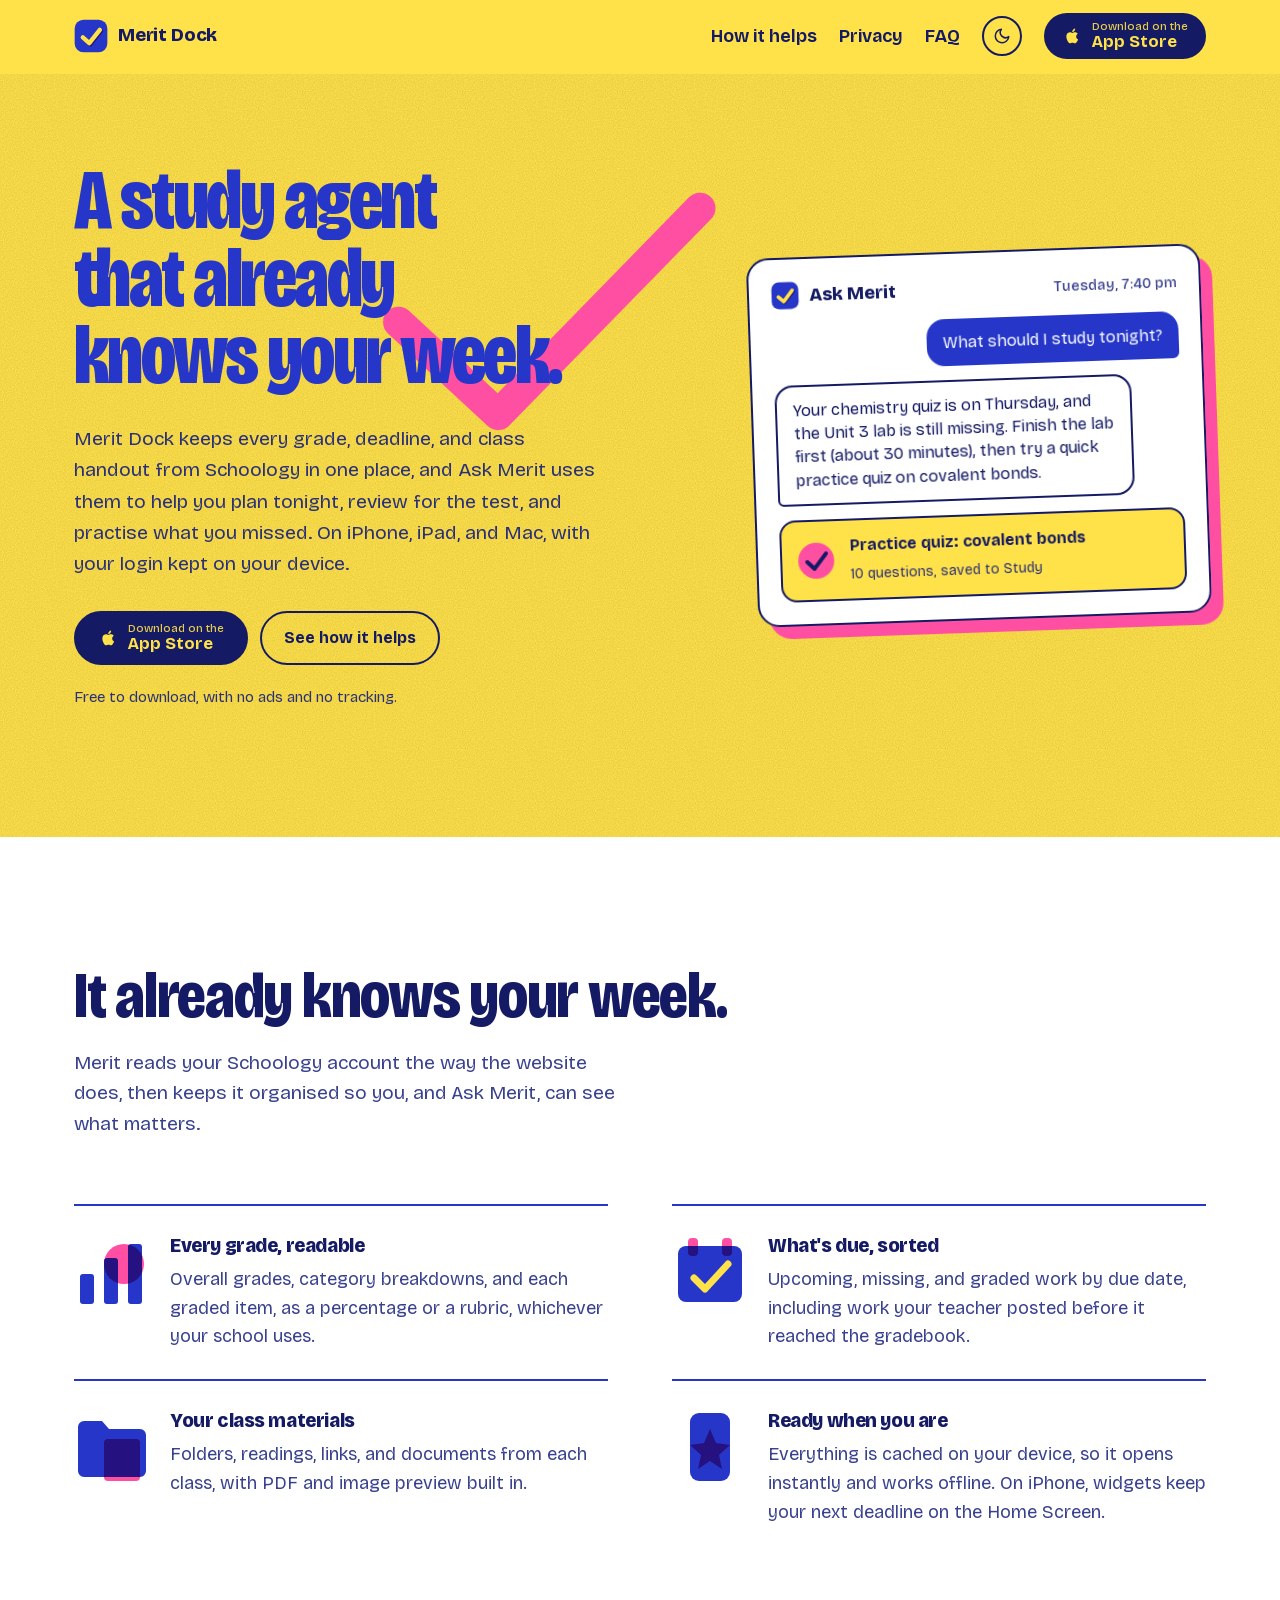
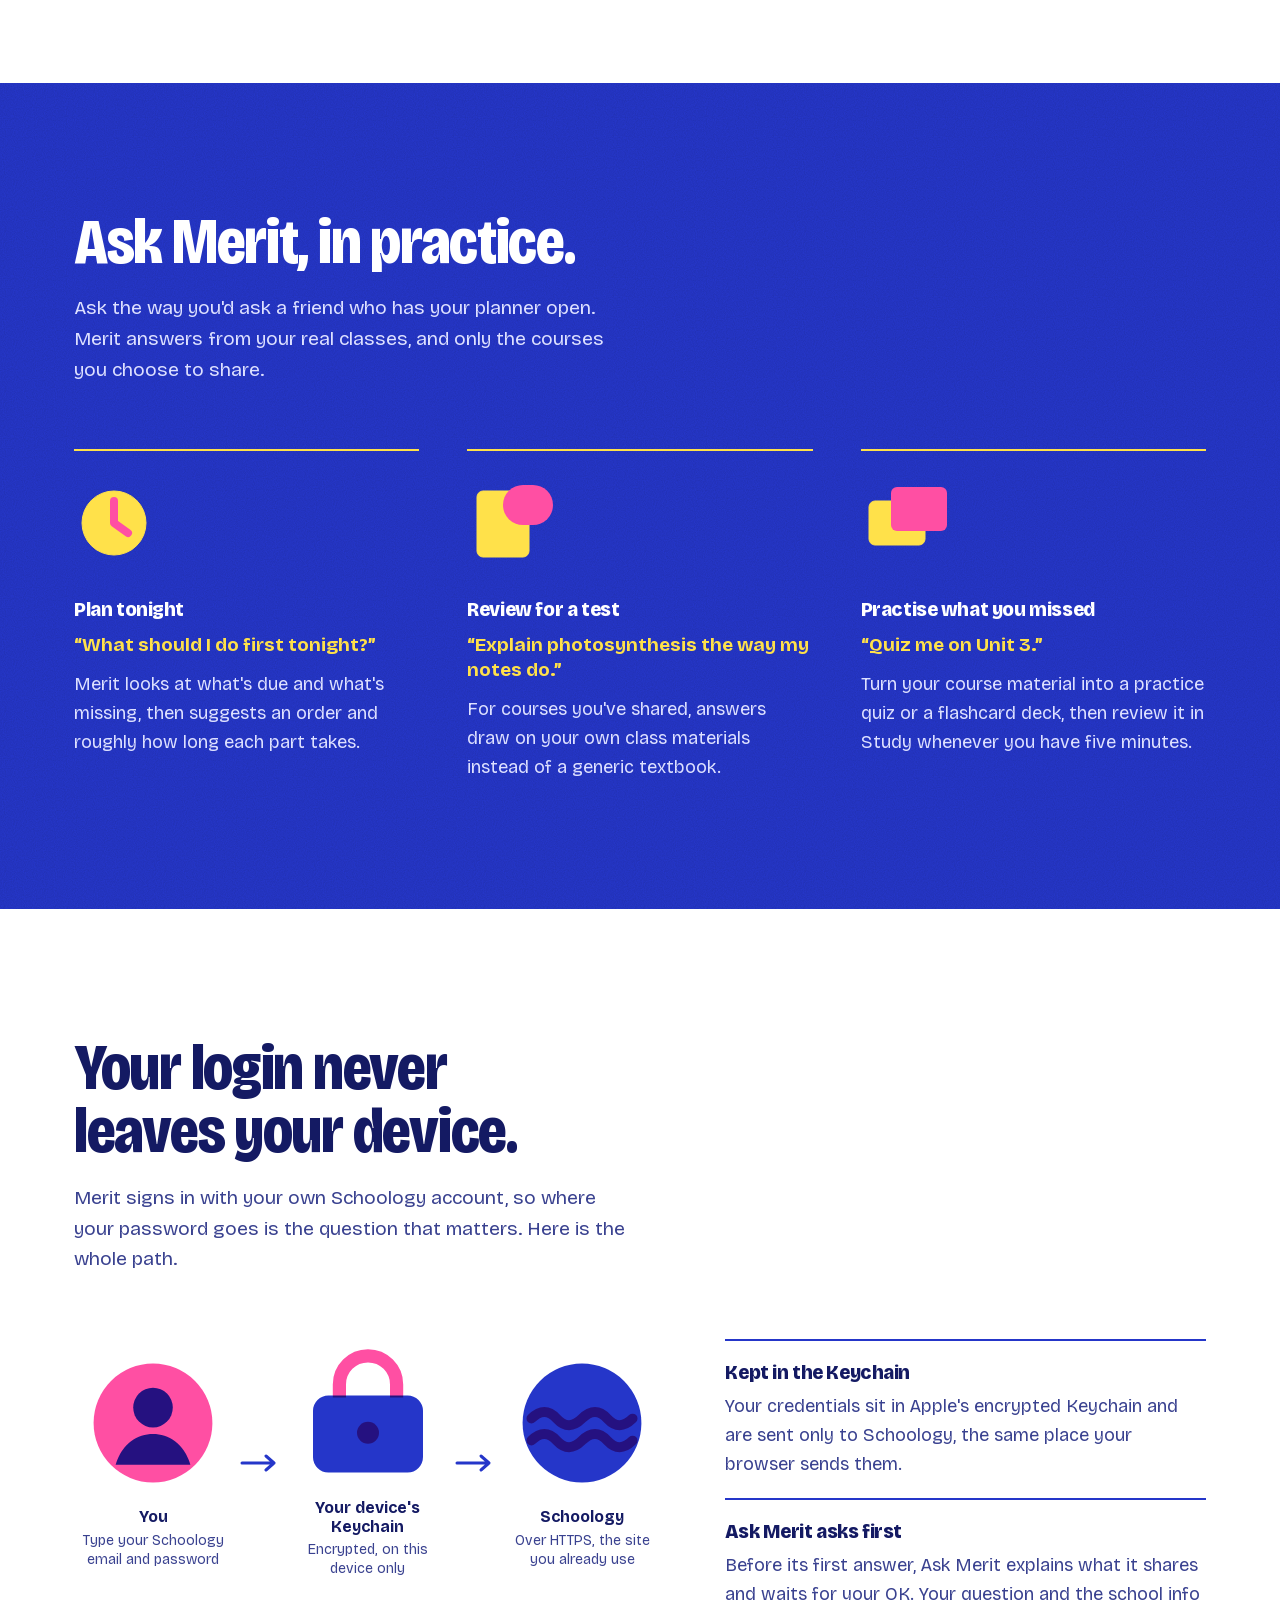
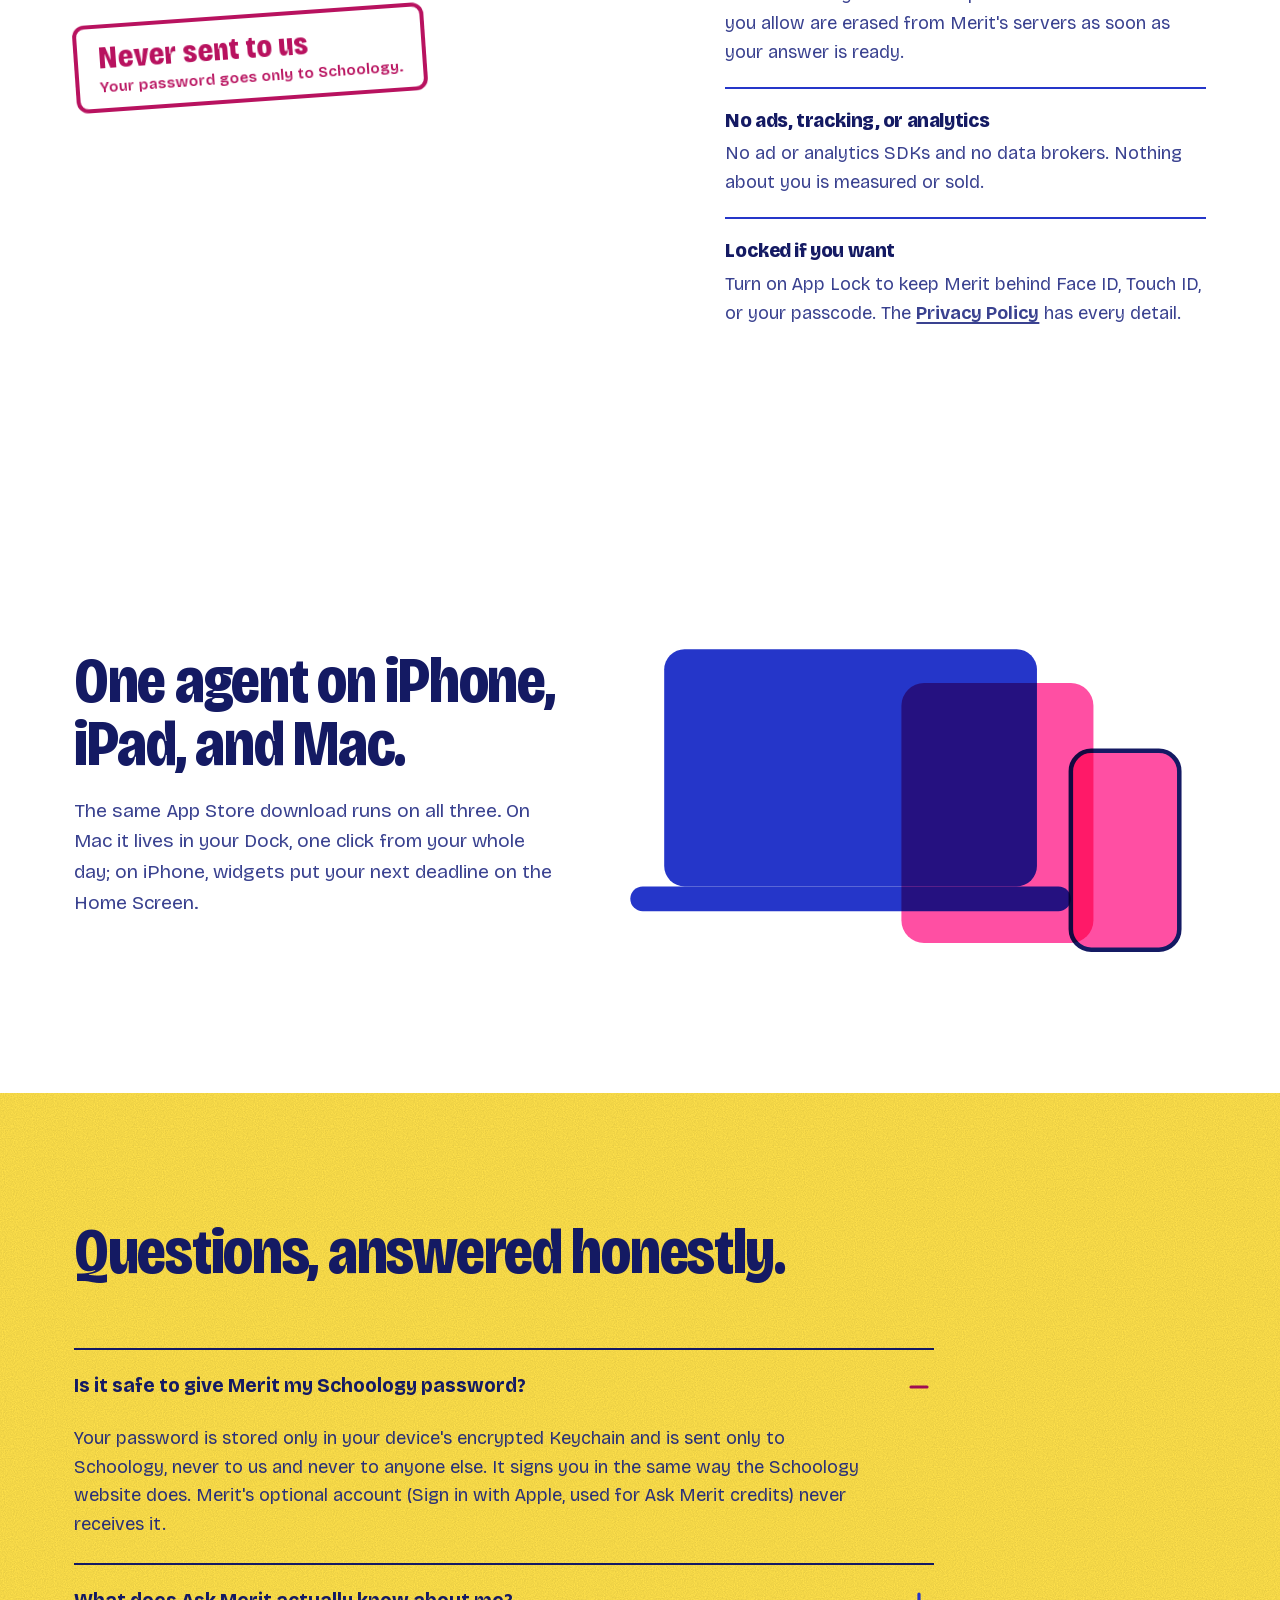
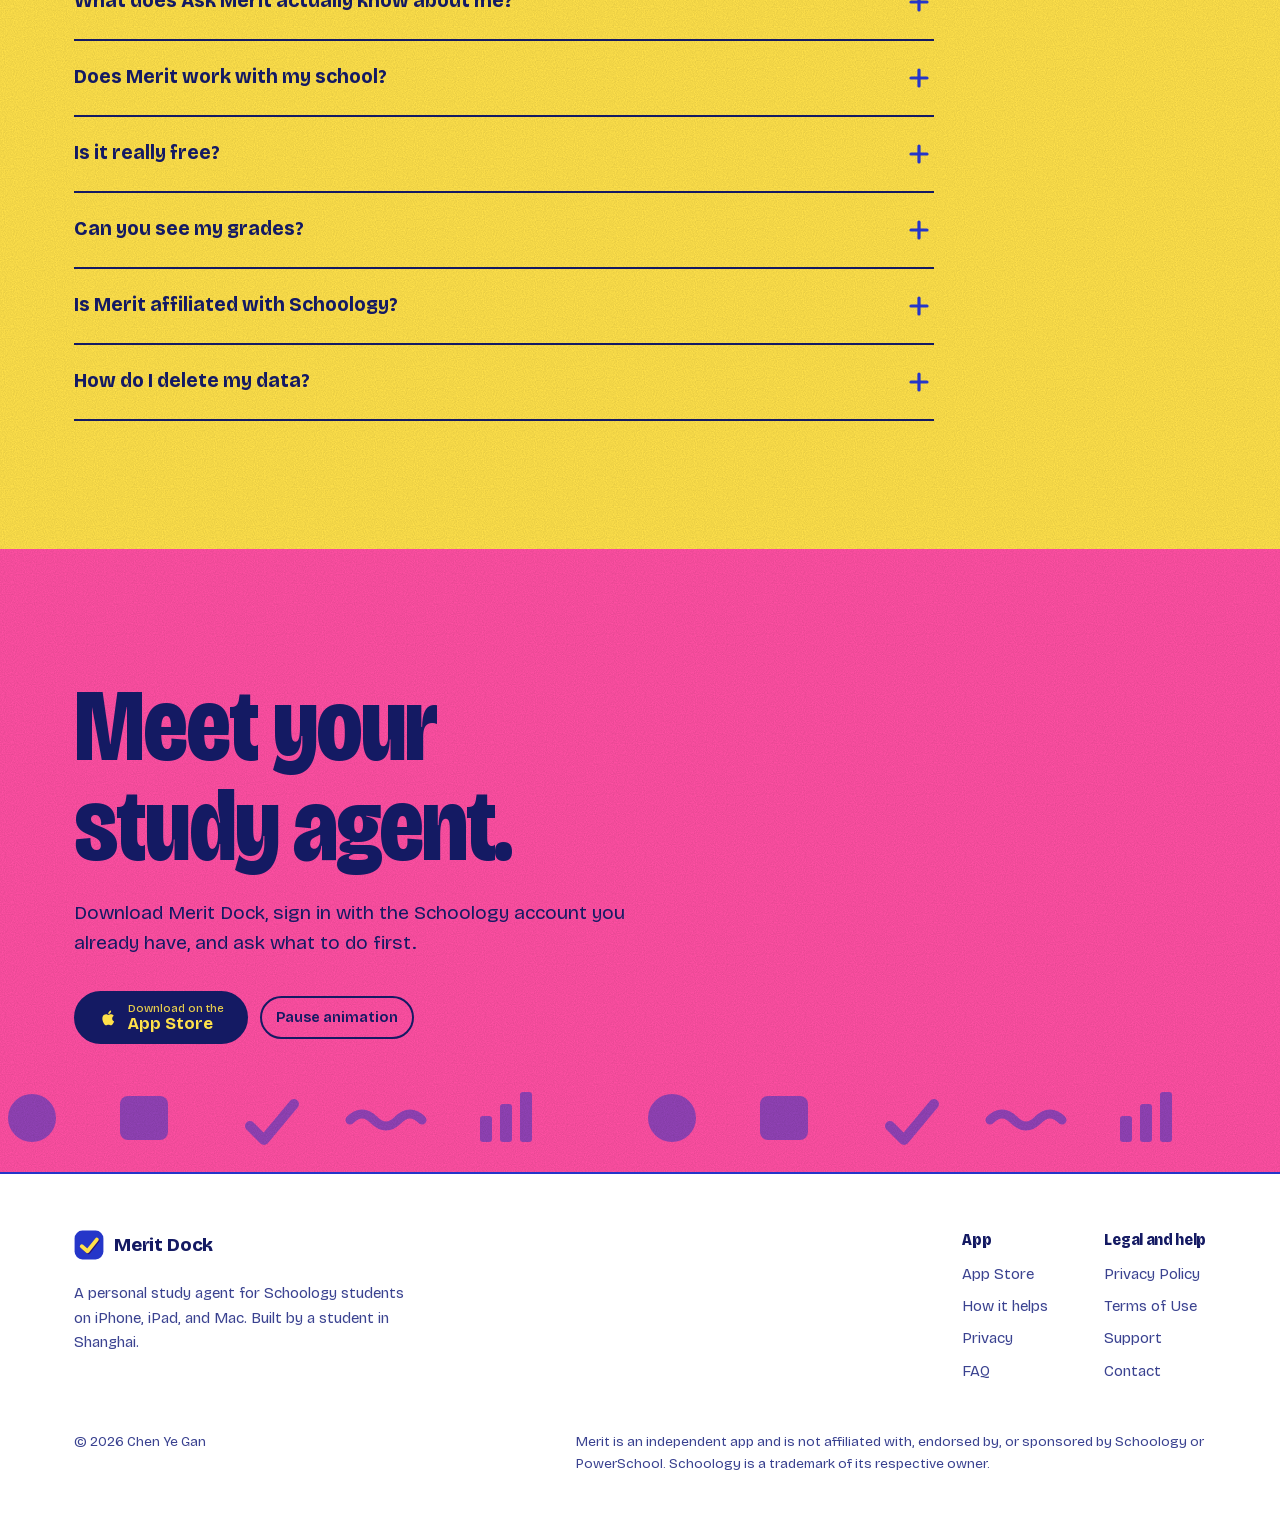
==== commit 904f6954: "Redesign as a riso study zine around the study-agent pitch Bold two-ink palette (fluoro pink, ultram" ====
--- a/index.html
+++ b/index.html
@@ -3,786 +3,614 @@
 <head>
 <meta charset="utf-8">
 <meta name="viewport" content="width=device-width, initial-scale=1">
-<title>Merit Dock — Your Schoology grades, finally legible</title>
-<meta name="description" content="Merit Dock is a fast, private Schoology companion for iPhone, iPad, and Mac: grades, assignments, course materials, and Ask Merit study help. Your Schoology login stays on your device. No ads. No tracking.">
-<link rel="icon" href="data:image/svg+xml,%3Csvg%20xmlns%3D%22http%3A//www.w3.org/2000/svg%22%20viewBox%3D%220%200%20100%20100%22%3E%3Crect%20width%3D%22100%22%20height%3D%22100%22%20rx%3D%2224%22%20fill%3D%22%232E5BF0%22/%3E%3Cpath%20d%3D%22M26%2052%2046%2070%2076%2032%22%20fill%3D%22none%22%20stroke%3D%22%23fff%22%20stroke-width%3D%2211%22%20stroke-linecap%3D%22round%22%20stroke-linejoin%3D%22round%22/%3E%3C/svg%3E">
-<meta name="theme-color" media="(prefers-color-scheme: light)" content="#F6F8FC">
-<meta name="theme-color" media="(prefers-color-scheme: dark)" content="#0A0F1E">
+<title>Merit Dock · A study agent that already knows your week</title>
+<meta name="description" content="Merit Dock is a personal study agent for Schoology students on iPhone, iPad, and Mac. It knows your grades, deadlines, and class materials, and helps you plan, review, and practise. Your login stays on your device.">
+<link rel="icon" href="data:image/svg+xml,%3Csvg%20xmlns%3D%22http%3A//www.w3.org/2000/svg%22%20viewBox%3D%220%200%20100%20100%22%3E%3Crect%20width%3D%22100%22%20height%3D%22100%22%20rx%3D%2224%22%20fill%3D%22%232536C9%22/%3E%3Cpath%20d%3D%22M26%2052%2046%2070%2076%2032%22%20fill%3D%22none%22%20stroke%3D%22%23FFE14A%22%20stroke-width%3D%2212%22%20stroke-linecap%3D%22round%22%20stroke-linejoin%3D%22round%22/%3E%3C/svg%3E">
+<link rel="preload" href="fonts/BricolageGrotesque-latin.woff2" as="font" type="font/woff2" crossorigin>
+<meta name="theme-color" media="(prefers-color-scheme: light)" content="#FFE14A">
+<meta name="theme-color" media="(prefers-color-scheme: dark)" content="#15124A">
 <meta property="og:type" content="website">
-<meta property="og:title" content="Merit Dock — Your Schoology grades, finally legible">
-<meta property="og:description" content="Merit Dock is a fast, private Schoology companion for iPhone, iPad, and Mac: grades, assignments, course materials, and Ask Merit study help. Your Schoology login stays on your device. No ads. No tracking.">
+<meta property="og:title" content="Merit Dock · A study agent that already knows your week">
+<meta property="og:description" content="A personal study agent for Schoology students on iPhone, iPad, and Mac. It knows your grades, deadlines, and class materials, and your login stays on your device.">
 <meta property="og:url" content="https://gank8818-bit.github.io/merit-dock/">
 <meta property="og:site_name" content="Merit Dock">
 <meta name="twitter:card" content="summary">
-<meta name="twitter:title" content="Merit Dock — Your Schoology grades, finally legible">
-<meta name="twitter:description" content="Merit Dock is a fast, private Schoology companion for iPhone, iPad, and Mac: grades, assignments, course materials, and Ask Merit study help. Your Schoology login stays on your device. No ads. No tracking.">
 <style>
-  /* ---------- Tokens ---------- */
+  @font-face {
+    font-family: "Bricolage";
+    src: url("fonts/BricolageGrotesque-latin.woff2") format("woff2");
+    font-weight: 200 800;
+    font-stretch: 75% 100%;
+    font-display: swap;
+  }
+
+  /* ---------- Tokens: riso inks on paper ---------- */
   :root {
-    color-scheme: light dark;
-
-    /* Neutrals — cool, faint blue bias (chosen, not defaulted) */
-    --ground:      #F6F8FC;
-    --ground-2:    #EDF1F9;
-    --surface:     #FFFFFF;
-    --surface-2:   #F4F7FD;
-    --hairline:    #E1E7F2;
-    --hairline-2:  #D3DBEC;
-
-    --ink:         #101625;
-    --ink-soft:    #4E5A76;
-    --ink-faint:   #8590A8;
-
-    /* Brand — the icon's periwinkle→deep blue */
-    --accent:      #2E5BF0;
-    --accent-ink:  #1E3FB4;
-    --accent-lift: #5B84FF;
-    --wave:        #9DB6FF;
-    --accent-tint: #E7EDFF;
-
-    /* Semantic (grades) — kept separate from the accent */
-    --good:        #14976B;
-    --ok:          #C9871F;
-    --low:         #D63B45;
-
-    --shadow-1: 0 1px 2px rgba(16,22,37,.06), 0 8px 24px rgba(16,22,37,.06);
-    --shadow-2: 0 2px 6px rgba(16,22,37,.08), 0 30px 70px rgba(24,42,120,.14);
-    --shadow-win: 0 4px 10px rgba(16,22,37,.10), 0 40px 90px rgba(20,36,110,.22);
-
-    --serif: ui-serif, "New York", "Iowan Old Style", "Palatino", Georgia, serif;
-    --sans: -apple-system, BlinkMacSystemFont, "SF Pro Text", "Segoe UI", system-ui, sans-serif;
-    --mono: ui-monospace, "SF Mono", "JetBrains Mono", "Menlo", monospace;
-
-    --wrap: 1120px;
-    --radius: 16px;
-  }
-
+    color-scheme: light;
+    --sun: #FFE14A;          /* sunflower paper */
+    --pink: #FF4FA3;         /* fluoro pink ink: shapes only */
+    --pink-text: #B8125F;    /* pink when it has to be read */
+    --blue: #2536C9;         /* ultramarine ink */
+    --ink: #141A63;          /* deep ink: body text */
+    --paper: #FFFFFF;
+    --text: var(--ink);
+    --text-2: #3A4290;
+    --rule: var(--blue);
+    --blend: multiply;
+    --grain-opacity: .11;
+    --font: "Bricolage", ui-sans-serif, system-ui, sans-serif;
+    --wrap: 1180px;
+  }
   @media (prefers-color-scheme: dark) {
-    :root {
-      --ground:      #0A0F1E;
-      --ground-2:    #0E1528;
-      --surface:     #141B2E;
-      --surface-2:   #1B2338;
-      --hairline:    #263048;
-      --hairline-2:  #313D59;
-
-      --ink:         #EAEEF8;
-      --ink-soft:    #A2AECB;
-      --ink-faint:   #6E7A98;
-
-      --accent:      #6E90FF;
-      --accent-ink:  #9DB6FF;
-      --accent-lift: #86A3FF;
-      --wave:        #3A548F;
-      --accent-tint: #1A2340;
-
-      --shadow-1: 0 1px 2px rgba(0,0,0,.4), 0 8px 24px rgba(0,0,0,.35);
-      --shadow-2: 0 2px 6px rgba(0,0,0,.5), 0 30px 70px rgba(0,0,0,.55);
-      --shadow-win: 0 4px 10px rgba(0,0,0,.5), 0 44px 100px rgba(0,0,0,.6);
+    :root:not([data-theme="light"]) {
+      color-scheme: dark;
+      --paper: #15124A; --text: #F1F0FF; --text-2: #C3C6F4;
+      --pink: #FF6CB5; --pink-text: #FF8CC6; --blue: #8C98FF; --rule: #8C98FF;
+      --blend: screen; --grain-opacity: .1;
     }
-  }
-  /* Explicit toggle overrides (must win both directions) */
-  :root[data-theme="light"] {
-    color-scheme: light;
-    --ground:#F6F8FC; --ground-2:#EDF1F9; --surface:#FFFFFF; --surface-2:#F4F7FD;
-    --hairline:#E1E7F2; --hairline-2:#D3DBEC;
-    --ink:#101625; --ink-soft:#4E5A76; --ink-faint:#8590A8;
-    --accent:#2E5BF0; --accent-ink:#1E3FB4; --accent-lift:#5B84FF; --wave:#9DB6FF; --accent-tint:#E7EDFF;
-    --shadow-1:0 1px 2px rgba(16,22,37,.06),0 8px 24px rgba(16,22,37,.06);
-    --shadow-2:0 2px 6px rgba(16,22,37,.08),0 30px 70px rgba(24,42,120,.14);
-    --shadow-win:0 4px 10px rgba(16,22,37,.10),0 40px 90px rgba(20,36,110,.22);
   }
   :root[data-theme="dark"] {
     color-scheme: dark;
-    --ground:#0A0F1E; --ground-2:#0E1528; --surface:#141B2E; --surface-2:#1B2338;
-    --hairline:#263048; --hairline-2:#313D59;
-    --ink:#EAEEF8; --ink-soft:#A2AECB; --ink-faint:#6E7A98;
-    --accent:#6E90FF; --accent-ink:#9DB6FF; --accent-lift:#86A3FF; --wave:#3A548F; --accent-tint:#1A2340;
-    --shadow-1:0 1px 2px rgba(0,0,0,.4),0 8px 24px rgba(0,0,0,.35);
-    --shadow-2:0 2px 6px rgba(0,0,0,.5),0 30px 70px rgba(0,0,0,.55);
-    --shadow-win:0 4px 10px rgba(0,0,0,.5),0 44px 100px rgba(0,0,0,.6);
+    --paper: #15124A; --text: #F1F0FF; --text-2: #C3C6F4;
+    --pink: #FF6CB5; --pink-text: #FF8CC6; --blue: #8C98FF; --rule: #8C98FF;
+    --blend: screen; --grain-opacity: .1;
   }
 
   /* ---------- Base ---------- */
   * { box-sizing: border-box; }
+  html { scroll-padding-top: 84px; }
   body {
-    margin: 0;
-    background: var(--ground);
-    color: var(--ink);
-    font-family: var(--sans);
-    font-size: 17px;
-    line-height: 1.6;
-    -webkit-font-smoothing: antialiased;
-    text-rendering: optimizeLegibility;
+    margin: 0; background: var(--paper); color: var(--text);
+    font-family: var(--font); font-size: 18px; line-height: 1.6;
+    font-optical-sizing: auto; -webkit-font-smoothing: antialiased;
     overflow-x: hidden;
   }
-  a { color: inherit; text-decoration: none; }
-  h1, h2, h3 { margin: 0; line-height: 1.08; text-wrap: balance; letter-spacing: -0.02em; }
+  a { color: inherit; }
+  h1, h2, h3 { margin: 0; font-weight: 800; letter-spacing: -.02em; text-wrap: balance; }
+  h2 { font-size: clamp(2.2rem, 5.2vw, 4rem); line-height: .98; font-stretch: 82%; }
+  h3 { font-size: 1.3rem; line-height: 1.2; font-stretch: 90%; }
   p { margin: 0; }
-  img, svg { max-width: 100%; }
-  ::selection { background: var(--accent-lift); color: #fff; }
-
   .wrap { width: 100%; max-width: var(--wrap); margin-inline: auto; padding-inline: 24px; }
-
-  .eyebrow {
-    font-size: .74rem; font-weight: 600; letter-spacing: .16em; text-transform: uppercase;
-    color: var(--accent); display: inline-flex; align-items: center; gap: .55em;
-  }
-  .eyebrow::before {
-    content: ""; width: 22px; height: 1.5px; background: currentColor; opacity: .6; border-radius: 2px;
-  }
-
-  .serif { font-family: var(--serif); font-weight: 500; letter-spacing: -0.015em; }
+  .lead { font-size: 1.2rem; max-width: 46ch; color: var(--text-2); margin-top: 20px; }
+  :focus-visible { outline: 3px solid var(--ink); outline-offset: 3px; box-shadow: 0 0 0 6px var(--sun); border-radius: 6px; }
+  .visually-hidden { position: absolute; width: 1px; height: 1px; overflow: hidden; clip: rect(0 0 0 0); white-space: nowrap; }
+
+  /* Bands: flat colour with riso grain. Text on sun and pink bands is always deep ink. */
+  .band { position: relative; padding: clamp(72px, 10vw, 128px) 0; isolation: isolate; }
+  /* Coloured bands keep fixed inks in both themes */
+  .band.sun, .band.pink, .band.blue { color: var(--ink); --text-2: #2B3178; --rule: #141A63; --blue: #2536C9; --pink: #FF4FA3; --pink-text: #9E0D52; --blend: multiply; }
+  .band.sun { background: #FFE14A; }
+  .band.pink { background: #FF4FA3; }
+  .band.blue { background: #2536C9; color: #FFFFFF; --text-2: #DDE0FF; }
+  .band.sun::after, .band.pink::after, .band.blue::after {
+    content: ""; position: absolute; inset: 0; z-index: -1; pointer-events: none;
+    opacity: var(--grain-opacity); mix-blend-mode: multiply;
+    background-image: url("data:image/svg+xml,%3Csvg xmlns='http://www.w3.org/2000/svg' width='160' height='160'%3E%3Cfilter id='n'%3E%3CfeTurbulence type='fractalNoise' baseFrequency='.9' numOctaves='2' stitchTiles='stitch'/%3E%3CfeColorMatrix values='0 0 0 0 0 0 0 0 0 0 0 0 0 0 0 0 0 0 1.4 -.3'/%3E%3C/filter%3E%3Crect width='100%25' height='100%25' filter='url(%23n)'/%3E%3C/svg%3E");
+  }
 
   /* ---------- Buttons ---------- */
   .btn {
-    display: inline-flex; align-items: center; gap: .6em;
-    font-family: var(--sans); font-size: .98rem; font-weight: 600;
-    padding: .72em 1.2em; border-radius: 12px; cursor: pointer;
-    border: 1px solid transparent; transition: transform .18s ease, box-shadow .18s ease, background .18s ease;
-    white-space: nowrap;
-  }
-  .btn-store {
-    background: linear-gradient(180deg, var(--accent-lift), var(--accent));
-    color: #fff; box-shadow: 0 1px 0 rgba(255,255,255,.25) inset, 0 8px 22px rgba(30,63,180,.30);
-    padding: .62em 1.15em;
-  }
-  .btn-store:hover { transform: translateY(-2px); box-shadow: 0 1px 0 rgba(255,255,255,.25) inset, 0 14px 30px rgba(30,63,180,.38); }
-  .btn-store .apple { width: 20px; height: 20px; margin-top: -2px; }
-  .btn-store .lab { display: flex; flex-direction: column; align-items: flex-start; line-height: 1.05; }
-  .btn-store .lab small { font-size: .64rem; font-weight: 500; opacity: .82; letter-spacing: .02em; }
-  .btn-store .lab b { font-size: 1.02rem; font-weight: 700; letter-spacing: -.01em; }
-
-  .btn-ghost {
-    background: var(--surface); color: var(--ink); border-color: var(--hairline-2);
-    box-shadow: var(--shadow-1);
-  }
-  .btn-ghost:hover { transform: translateY(-2px); border-color: var(--accent); color: var(--accent); }
+    display: inline-flex; align-items: center; gap: 10px; min-height: 52px;
+    padding: 10px 22px; border-radius: 999px; font-weight: 700; font-size: 1rem;
+    text-decoration: none; border: 2px solid #141A63; transition: transform .15s ease;
+  }
+  .btn:hover { transform: translate(-2px, -2px); box-shadow: 4px 4px 0 #141A63; }
+  .btn:active { transform: none; box-shadow: none; }
+  .btn-store { background: #141A63; color: #FFE14A; }
+  .btn-store svg { width: 20px; height: 20px; flex: none; }
+  .btn-store .lab { display: flex; flex-direction: column; line-height: 1.05; text-align: left; }
+  .btn-store small { font-size: .7rem; font-weight: 500; opacity: .9; }
+  .btn-store b { font-size: 1.05rem; }
+  .btn-line { background: transparent; color: #141A63; }
 
   /* ---------- Nav ---------- */
   header.nav {
-    position: sticky; top: 0; z-index: 50;
-    backdrop-filter: saturate(180%) blur(18px);
-    -webkit-backdrop-filter: saturate(180%) blur(18px);
-    background: color-mix(in srgb, var(--ground) 78%, transparent);
-    border-bottom: 1px solid transparent;
-    transition: border-color .2s ease, background .2s ease;
-  }
-  header.nav.scrolled { border-bottom-color: var(--hairline); }
-  .nav-in { display: flex; align-items: center; justify-content: space-between; height: 62px; gap: 20px; }
-  .brand { display: flex; align-items: center; gap: 11px; font-weight: 650; font-size: 1.06rem; letter-spacing: -.01em; }
-  .brand .mark { width: 30px; height: 30px; border-radius: 8px; filter: drop-shadow(0 3px 6px rgba(30,63,180,.28)); }
-  .brand b { font-weight: 700; }
-  .brand span { color: var(--ink-faint); font-weight: 500; }
-  .nav-links { display: flex; align-items: center; gap: 26px; }
-  .nav-links a.lnk { font-size: .93rem; color: var(--ink-soft); font-weight: 550; transition: color .15s; }
-  .nav-links a.lnk:hover { color: var(--ink); }
-  .theme-btn {
-    width: 34px; height: 34px; border-radius: 9px; border: 1px solid var(--hairline-2);
-    background: var(--surface); color: var(--ink-soft); cursor: pointer; display: grid; place-items: center;
-    transition: color .15s, border-color .15s;
-  }
-  .theme-btn:hover { color: var(--accent); border-color: var(--accent); }
-  .theme-btn svg { width: 17px; height: 17px; }
-  @media (max-width: 860px) { .nav-links .lnk { display: none; } }
+    position: sticky; top: 0; z-index: 50; background: #FFE14A; color: #141A63;
+    border-bottom: 2px solid transparent; transition: border-color .2s;
+  }
+  header.nav.scrolled { border-bottom-color: #141A63; }
+  .nav-in { display: flex; align-items: center; justify-content: space-between; gap: 16px; min-height: 72px; }
+  .brand { display: inline-flex; align-items: center; gap: 10px; font-weight: 800; font-size: 1.15rem; text-decoration: none; letter-spacing: -.01em; white-space: nowrap; }
+  .brand svg { width: 34px; height: 34px; flex: none; }
+  .nav-links { display: flex; align-items: center; gap: 22px; }
+  .nav-links a.lnk { text-decoration: none; font-weight: 650; }
+  .nav-links a.lnk:hover { text-decoration: underline; text-decoration-thickness: 3px; text-decoration-color: #FF4FA3; text-underline-offset: 5px; }
+  .theme-btn { width: 40px; height: 40px; border-radius: 50%; border: 2px solid #141A63; background: transparent; color: #141A63; display: grid; place-items: center; cursor: pointer; }
+  .theme-btn svg { width: 18px; height: 18px; }
+  .nav .btn-store { min-height: 44px; padding: 6px 16px; }
 
   /* ---------- Hero ---------- */
-  .hero { position: relative; padding: clamp(46px, 8vw, 92px) 0 40px; }
-  .hero-glow {
-    position: absolute; inset: -10% -20% auto -20%; height: 620px; z-index: 0; pointer-events: none;
-    background:
-      radial-gradient(48% 55% at 22% 8%, color-mix(in srgb, var(--accent) 22%, transparent), transparent 70%),
-      radial-gradient(40% 50% at 88% 0%, color-mix(in srgb, var(--wave) 26%, transparent), transparent 72%);
-    opacity: .7; filter: blur(6px);
-  }
-  .hero-grid {
-    position: relative; z-index: 1;
-    display: grid; grid-template-columns: minmax(0, 1fr) minmax(0, 1.05fr);
-    gap: clamp(30px, 5vw, 66px); align-items: center;
-  }
-  .hero-copy { max-width: 34ch; }
-  .hero h1 {
-    font-family: var(--serif); font-weight: 500;
-    font-size: clamp(2.5rem, 5.4vw, 4rem); line-height: 1.02; letter-spacing: -.028em;
-    margin: 20px 0 0;
-  }
-  .hero h1 em { font-style: italic; color: var(--accent); }
-  .hero .sub {
-    margin-top: 22px; font-size: 1.13rem; color: var(--ink-soft); line-height: 1.55; max-width: 42ch;
-  }
-  .hero-cta { display: flex; align-items: center; gap: 14px; margin-top: 30px; flex-wrap: wrap; }
-  .trustline {
-    margin-top: 20px; display: flex; align-items: center; gap: 14px; flex-wrap: wrap;
-    color: var(--ink-faint); font-size: .86rem; font-weight: 500;
-  }
-  .trustline .dot { width: 4px; height: 4px; border-radius: 50%; background: currentColor; opacity: .5; }
-  .trustline .chk { color: var(--good); font-weight: 700; }
-
-  @media (max-width: 900px) {
-    .hero-grid { grid-template-columns: 1fr; gap: 40px; }
-    .hero-copy { max-width: none; }
-    .hero .sub { max-width: none; }
-  }
-
-  /* ---------- App window (signature) ---------- */
-  .window {
-    background: var(--surface); border: 1px solid var(--hairline);
-    border-radius: 14px; box-shadow: var(--shadow-win); overflow: hidden;
-    transform: perspective(1600px) rotateY(-8deg) rotateX(3deg) translateZ(0);
-    transition: transform .5s cubic-bezier(.2,.7,.2,1);
-    will-change: transform;
-  }
-  .hero-grid:hover .window { transform: perspective(1600px) rotateY(-4deg) rotateX(1.5deg); }
-  .titlebar {
-    height: 38px; display: flex; align-items: center; gap: 8px; padding: 0 14px;
-    border-bottom: 1px solid var(--hairline);
-    background: linear-gradient(180deg, var(--surface-2), var(--surface));
-  }
-  .lights { display: flex; gap: 7px; }
-  .lights i { width: 11px; height: 11px; border-radius: 50%; display: block; }
-  .lights .r { background: #ff5f57; } .lights .y { background: #febc2e; } .lights .g { background: #28c840; }
-  .titlebar .tb-title { font-size: .78rem; color: var(--ink-faint); font-weight: 600; margin-inline: auto; letter-spacing: .01em; }
-  .titlebar .tb-icon { width: 16px; height: 16px; border-radius: 4px; }
-
-  .app-body { display: grid; grid-template-columns: 168px 1fr; min-height: 396px; }
-  .app-side { border-right: 1px solid var(--hairline); padding: 12px 9px; background: var(--surface-2); }
-  .side-h { font-size: .62rem; text-transform: uppercase; letter-spacing: .12em; color: var(--ink-faint); font-weight: 700; padding: 4px 8px 8px; }
-  .course {
-    display: flex; align-items: center; justify-content: space-between; gap: 6px;
-    padding: 8px 9px; border-radius: 8px; cursor: default; transition: background .15s;
-  }
-  .course + .course { margin-top: 1px; }
-  .course:hover { background: color-mix(in srgb, var(--accent) 8%, transparent); }
-  .course.active { background: color-mix(in srgb, var(--accent) 14%, transparent); }
-  .course .cn { font-size: .8rem; font-weight: 600; color: var(--ink); overflow: hidden; text-overflow: ellipsis; white-space: nowrap; }
-  .course.active .cn { color: var(--accent-ink); }
-  .course .cg { font-family: var(--mono); font-size: .74rem; font-weight: 600; font-variant-numeric: tabular-nums; }
-  .g-a { color: var(--good); } .g-b { color: var(--accent); } .g-c { color: var(--ok); }
-
-  .app-main { padding: 16px 18px; display: flex; flex-direction: column; gap: 14px; }
-  .main-head { display: flex; align-items: baseline; justify-content: space-between; gap: 10px; }
-  .main-head h4 { font-size: 1.02rem; font-weight: 700; letter-spacing: -.01em; }
-  .main-head .big {
-    font-family: var(--mono); font-size: 1.5rem; font-weight: 700; color: var(--good); font-variant-numeric: tabular-nums;
-    letter-spacing: -.02em;
-  }
-  .cat { display: flex; flex-direction: column; gap: 9px; }
-  .cat-row { display: grid; grid-template-columns: 96px 1fr 42px; align-items: center; gap: 10px; }
-  .cat-row .nm { font-size: .74rem; color: var(--ink-soft); font-weight: 600; }
-  .cat-row .val { font-family: var(--mono); font-size: .74rem; font-weight: 600; text-align: right; color: var(--ink); font-variant-numeric: tabular-nums; }
-  .bar { height: 7px; border-radius: 6px; background: var(--ground-2); overflow: hidden; }
-  .bar > i {
-    display: block; height: 100%; width: 0; border-radius: 6px;
-    background: linear-gradient(90deg, var(--accent-lift), var(--accent));
-    transition: width 1.1s cubic-bezier(.2,.75,.2,1);
-  }
-  .in .bar > i { width: var(--w, 0%); }
-
-  .week {
-    margin-top: 2px; border-top: 1px solid var(--hairline); padding-top: 12px;
-    display: flex; align-items: center; gap: 10px;
-  }
-  .now-pill {
-    display: inline-flex; align-items: center; gap: 6px; font-size: .66rem; font-weight: 700;
-    text-transform: uppercase; letter-spacing: .08em; color: #fff; background: var(--good);
-    padding: 3px 8px; border-radius: 20px;
-  }
-  .now-pill .live { width: 6px; height: 6px; border-radius: 50%; background: #fff; box-shadow: 0 0 0 0 rgba(255,255,255,.7); animation: pulse 2s infinite; }
-  @keyframes pulse { 0%{box-shadow:0 0 0 0 rgba(255,255,255,.6);} 70%{box-shadow:0 0 0 7px rgba(255,255,255,0);} 100%{box-shadow:0 0 0 0 rgba(255,255,255,0);} }
-  .week .cls { font-size: .82rem; font-weight: 650; }
-  .week .rm { font-size: .78rem; color: var(--ink-faint); font-weight: 500; }
-  .week .nxt { margin-left: auto; font-size: .74rem; color: var(--ink-faint); font-weight: 550; text-align: right; }
-  .week .nxt b { color: var(--ink-soft); font-weight: 650; }
-
-  @media (max-width: 460px) {
-    .app-body { grid-template-columns: 1fr; }
-    .app-side { display: none; }
-    .window { transform: none !important; }
-  }
-
-  /* ---------- Section scaffolding ---------- */
-  section { position: relative; }
-  .band { padding: clamp(58px, 9vw, 104px) 0; }
-  .band.alt { background: var(--ground-2); border-block: 1px solid var(--hairline); }
-  .sec-head { max-width: 62ch; }
-  .sec-head h2 {
-    font-family: var(--serif); font-weight: 500;
-    font-size: clamp(1.9rem, 3.6vw, 2.7rem); margin-top: 16px; letter-spacing: -.02em; line-height: 1.06;
-  }
-  .sec-head p.lead { margin-top: 16px; font-size: 1.1rem; color: var(--ink-soft); max-width: 54ch; }
-
-  /* reveal */
-  .rise { opacity: 0; transform: translateY(22px); transition: opacity .7s ease, transform .7s cubic-bezier(.2,.7,.2,1); }
-  .rise.in { opacity: 1; transform: none; }
+  .hero { padding-top: clamp(40px, 7vw, 88px); padding-bottom: clamp(80px, 10vw, 128px); }
+  .hero-grid { display: grid; grid-template-columns: minmax(0, 1.15fr) minmax(0, .85fr); gap: clamp(32px, 5vw, 72px); align-items: center; }
+  .hero-title {
+    position: relative; font-size: clamp(2.9rem, 6.6vw, 6.4rem); line-height: .92;
+    font-stretch: 76%; letter-spacing: -.03em; color: #2536C9;
+  }
+  .hero-title .ln { display: block; white-space: nowrap; }
+  .hero-check {
+    position: absolute; right: -6%; top: 8%; width: 58%; height: auto; z-index: 0;
+    pointer-events: none; overflow: visible;
+  }
+  .hero-check path { fill: none; stroke: #FF4FA3; stroke-width: 26; stroke-linecap: round; stroke-linejoin: round; }
+  .hero-title .ln { position: relative; z-index: 1; }
+  .hero-sub { font-size: 1.22rem; max-width: 44ch; margin-top: 28px; color: #2B3178; }
+  .hero-cta { display: flex; flex-wrap: wrap; gap: 12px; margin-top: 32px; }
+  .hero-note { margin-top: 20px; font-size: .95rem; color: #2B3178; max-width: 52ch; }
+
+  /* The agent, as a printed sheet */
+  .sheet-stage { position: relative; }
+  .sheet-stage::before { /* pink misregistered pass under the sheet */
+    content: ""; position: absolute; inset: 0; background: #FF4FA3; border-radius: 22px;
+    transform: translate(12px, 12px) rotate(-2deg);
+  }
+  .sheet {
+    position: relative; background: #FFFFFF; color: #141A63; border: 2px solid #141A63;
+    border-radius: 22px; padding: 22px; transform: rotate(-2deg);
+    display: flex; flex-direction: column; gap: 14px;
+  }
+  .sheet-head { display: flex; align-items: center; gap: 10px; font-weight: 800; }
+  .sheet-head svg { width: 28px; height: 28px; }
+  .sheet-head span { font-weight: 500; color: #3A4290; font-size: .9rem; margin-left: auto; }
+  .bubble { border-radius: 18px; padding: 12px 16px; font-size: 1rem; line-height: 1.45; max-width: 88%; }
+  .bubble.me { align-self: flex-end; background: #2536C9; color: #FFFFFF; border-bottom-right-radius: 6px; }
+  .bubble.merit { background: #FFFFFF; border: 2px solid #141A63; border-bottom-left-radius: 6px; }
+  .typing { align-self: flex-start; display: flex; gap: 6px; padding: 14px 16px; border: 2px solid #141A63; border-radius: 18px; border-bottom-left-radius: 6px; }
+  .typing i { width: 8px; height: 8px; border-radius: 50%; background: #2536C9; }
+  .quiz-card {
+    display: flex; align-items: center; gap: 14px; background: #FFE14A;
+    border: 2px solid #141A63; border-radius: 16px; padding: 12px 14px;
+  }
+  .quiz-card svg { width: 40px; height: 40px; flex: none; }
+  .quiz-card b { display: block; font-size: 1rem; }
+  .quiz-card small { color: #2B3178; font-size: .88rem; }
+
+  /* ---------- Section heads ---------- */
+  .sec-head { max-width: 760px; margin-bottom: clamp(40px, 6vw, 64px); }
+
+  /* ---------- "Knows your week": ruled rows, pictograms, no cards ---------- */
+  .rows { display: grid; grid-template-columns: repeat(2, minmax(0, 1fr)); column-gap: clamp(32px, 5vw, 72px); }
+  .row { display: grid; grid-template-columns: 76px 1fr; gap: 20px; padding: 28px 0; border-top: 2px solid var(--rule); align-items: start; }
+  .row p { color: var(--text-2); margin-top: 6px; max-width: 42ch; }
+  .picto { width: 76px; height: 76px; overflow: visible; }
+  .picto .p { fill: var(--pink); mix-blend-mode: var(--blend); }
+  .picto .b { fill: var(--blue); mix-blend-mode: var(--blend); }
+  .picto .s { fill: none; stroke: var(--blue); stroke-width: 7; stroke-linecap: round; stroke-linejoin: round; mix-blend-mode: var(--blend); }
+  .picto .sp { fill: none; stroke: var(--pink); stroke-width: 7; stroke-linecap: round; stroke-linejoin: round; mix-blend-mode: var(--blend); }
+  .band.blue .picto .b, .band.blue .picto .s { fill: #FFE14A; stroke: #FFE14A; }
+  .band.blue .picto .s { fill: none; }
+  .band.blue .picto .p, .band.blue .picto .sp, .band.blue .picto .b, .band.blue .picto .s { mix-blend-mode: normal; }
+  .picto .layer-p { transition: transform .3s cubic-bezier(.3, 1.6, .5, 1); }
+  .row:hover .picto .layer-p, .row:focus-within .picto .layer-p, .use:hover .picto .layer-p { animation: wobble .42s ease; }
+  @keyframes wobble { 0% { transform: none; } 30% { transform: translate(5px, -4px); } 60% { transform: translate(-3px, 2px); } 100% { transform: none; } }
+
+  /* ---------- Ask Merit in practice (blue band) ---------- */
+  .uses { display: grid; grid-template-columns: repeat(3, minmax(0, 1fr)); gap: clamp(24px, 4vw, 48px); }
+  .use { border-top: 2px solid #FFE14A; padding-top: 24px; }
+  .use .picto { width: 96px; height: 96px; margin-bottom: 18px; }
+  .use q { display: block; font-weight: 700; font-size: 1.2rem; line-height: 1.3; margin: 10px 0 12px; color: #FFE14A; quotes: "“" "”"; }
+  .use p { color: #DDE0FF; }
 
   /* ---------- Privacy ---------- */
-  .privacy-grid { display: grid; grid-template-columns: 1.05fr 1fr; gap: clamp(30px, 5vw, 60px); align-items: center; margin-top: 44px; }
-  @media (max-width: 880px) { .privacy-grid { grid-template-columns: 1fr; gap: 40px; } }
-
-  .flow {
-    background: var(--surface); border: 1px solid var(--hairline); border-radius: var(--radius);
-    box-shadow: var(--shadow-2); padding: 26px 24px;
-  }
-  .flow-row { display: flex; align-items: center; gap: 14px; }
-  .node {
-    flex: 1; display: flex; flex-direction: column; align-items: center; gap: 9px; text-align: center;
-    padding: 16px 10px; border-radius: 13px; border: 1px solid var(--hairline); background: var(--surface-2);
-  }
-  .node .ic { width: 40px; height: 40px; border-radius: 11px; display: grid; place-items: center; }
-  .node .ic svg { width: 21px; height: 21px; }
-  .node.you .ic { background: var(--accent-tint); color: var(--accent); }
-  .node.dev .ic { background: color-mix(in srgb, var(--good) 16%, transparent); color: var(--good); }
-  .node.sch .ic { background: var(--ground-2); color: var(--ink-soft); }
-  .node .t { font-size: .82rem; font-weight: 700; }
-  .node .d { font-size: .72rem; color: var(--ink-faint); line-height: 1.35; }
-  .arrow { display: flex; flex-direction: column; align-items: center; gap: 3px; color: var(--accent); flex-shrink: 0; }
-  .arrow svg { width: 26px; height: 14px; }
-  .arrow small { font-size: .58rem; color: var(--ink-faint); font-weight: 600; letter-spacing: .03em; }
-  .flow-block {
-    margin-top: 16px; display: flex; align-items: center; gap: 11px; justify-content: center;
-    padding: 11px; border-radius: 11px; border: 1px dashed var(--hairline-2);
-    background: color-mix(in srgb, var(--low) 6%, transparent); color: var(--ink-soft); font-size: .8rem; font-weight: 600;
-  }
-  .flow-block .no { color: var(--low); }
-  .flow-block svg { width: 18px; height: 18px; color: var(--low); flex-shrink: 0; }
-
-  .priv-points { display: flex; flex-direction: column; gap: 18px; }
-  .pp { display: flex; gap: 14px; }
-  .pp .pc {
-    width: 40px; height: 40px; flex-shrink: 0; border-radius: 11px; display: grid; place-items: center;
-    background: var(--accent-tint); color: var(--accent); border: 1px solid color-mix(in srgb, var(--accent) 18%, transparent);
-  }
-  .pp .pc svg { width: 20px; height: 20px; }
-  .pp h3 { font-size: 1rem; font-weight: 700; letter-spacing: -.01em; }
-  .pp p { font-size: .93rem; color: var(--ink-soft); margin-top: 3px; line-height: 1.5; }
-
-  /* ---------- Features ---------- */
-  .feat-grid { display: grid; grid-template-columns: repeat(3, 1fr); gap: 18px; margin-top: 46px; }
-  @media (max-width: 900px) { .feat-grid { grid-template-columns: repeat(2, 1fr); } }
-  @media (max-width: 600px) { .feat-grid { grid-template-columns: 1fr; } }
-  .card {
-    background: var(--surface); border: 1px solid var(--hairline); border-radius: var(--radius);
-    padding: 24px 22px; box-shadow: var(--shadow-1); transition: transform .2s ease, box-shadow .2s ease, border-color .2s ease;
-  }
-  .card:hover { transform: translateY(-4px); box-shadow: var(--shadow-2); border-color: color-mix(in srgb, var(--accent) 40%, var(--hairline)); }
-  .card .fic {
-    width: 46px; height: 46px; border-radius: 13px; display: grid; place-items: center; margin-bottom: 16px;
-    background: linear-gradient(160deg, var(--accent-tint), color-mix(in srgb, var(--accent) 8%, var(--surface)));
-    color: var(--accent); border: 1px solid color-mix(in srgb, var(--accent) 16%, transparent);
-  }
-  .card .fic svg { width: 23px; height: 23px; }
-  .card h3 { font-size: 1.08rem; font-weight: 700; letter-spacing: -.01em; }
-  .card p { margin-top: 8px; font-size: .93rem; color: var(--ink-soft); line-height: 1.55; }
-
-  /* ---------- Dock section ---------- */
-  .dock-wrap { display: grid; grid-template-columns: 1fr 1fr; gap: clamp(30px, 5vw, 60px); align-items: center; }
-  @media (max-width: 880px) { .dock-wrap { grid-template-columns: 1fr; gap: 36px; } }
-  .dock-vis { display: grid; place-items: center; padding: 26px 0; }
-  .macdock {
-    display: flex; align-items: flex-end; gap: 12px; padding: 12px 16px; border-radius: 20px;
-    background: color-mix(in srgb, var(--surface) 62%, transparent);
-    border: 1px solid var(--hairline); backdrop-filter: blur(10px); box-shadow: var(--shadow-2);
-  }
-  .macdock .di { width: 46px; height: 46px; border-radius: 11px; background: var(--ground-2); box-shadow: var(--shadow-1); }
-  .macdock .di.merit { position: relative; }
-  .macdock .di.merit .mk { width: 100%; height: 100%; }
-  .macdock .di.merit::after {
-    content: ""; position: absolute; bottom: -8px; left: 50%; transform: translateX(-50%);
-    width: 4px; height: 4px; border-radius: 50%; background: var(--ink-soft);
-  }
-  .bounce { animation: bob 3.2s ease-in-out infinite; }
-  @keyframes bob { 0%,72%,100% { transform: translateY(0); } 80% { transform: translateY(-16px); } 88% { transform: translateY(-4px); } }
+  .priv { display: grid; grid-template-columns: minmax(0, 1.1fr) minmax(0, .9fr); gap: clamp(32px, 5vw, 72px); align-items: start; }
+  .flow { position: relative; padding: 8px 0 0; }
+  .flow-row { display: grid; grid-template-columns: 1fr auto 1fr auto 1fr; align-items: center; gap: 8px; }
+  .node { text-align: center; }
+  .node svg { width: 100%; max-width: 132px; height: auto; overflow: visible; }
+  .node b { display: block; margin-top: 10px; font-size: 1rem; line-height: 1.2; }
+  .node span { display: block; color: var(--text-2); font-size: .88rem; line-height: 1.35; margin-top: 4px; }
+  .flow-arrow { width: 40px; color: var(--blue); }
+  .stamp {
+    display: inline-block; margin-top: 36px; padding: 12px 20px; border: 4px solid var(--pink-text);
+    border-radius: 12px; color: var(--pink-text); font-weight: 800; font-size: clamp(1.4rem, 2.6vw, 2rem);
+    font-stretch: 80%; transform: rotate(-4deg); line-height: 1.1;
+  }
+  .stamp small { display: block; font-size: .95rem; font-weight: 600; font-stretch: 100%; margin-top: 4px; }
+  .points { display: grid; gap: 0; }
+  .point { padding: 20px 0; border-top: 2px solid var(--rule); }
+  .point p { color: var(--text-2); margin-top: 6px; }
+  .point a { font-weight: 700; text-decoration-thickness: 2px; text-underline-offset: 3px; }
+
+  /* ---------- Devices (sun band) ---------- */
+  .devices { display: grid; grid-template-columns: minmax(0, .9fr) minmax(0, 1.1fr); gap: clamp(32px, 5vw, 72px); align-items: center; }
+  .dev-art { width: 100%; height: auto; overflow: visible; }
+  .dev-art .p { fill: var(--pink); }
+  .dev-art .b { fill: var(--blue); }
+  .dev-art > g { mix-blend-mode: var(--blend); } /* blend the moving groups, so overlaps overprint even mid-animation */
+  .dev-art .o { fill: none; stroke: var(--text); stroke-width: 4; }
 
   /* ---------- FAQ ---------- */
-  .faq { max-width: 780px; margin: 40px auto 0; display: flex; flex-direction: column; gap: 0; }
-  details.qa {
-    border-bottom: 1px solid var(--hairline); padding: 4px 0;
-  }
-  details.qa summary {
-    list-style: none; cursor: pointer; padding: 18px 4px; display: flex; align-items: center; justify-content: space-between; gap: 16px;
-    font-size: 1.04rem; font-weight: 650; color: var(--ink); letter-spacing: -.01em;
-  }
-  details.qa summary::-webkit-details-marker { display: none; }
-  details.qa summary .pm {
-    width: 26px; height: 26px; flex-shrink: 0; border-radius: 8px; border: 1px solid var(--hairline-2);
-    display: grid; place-items: center; color: var(--accent); transition: transform .25s ease, background .2s;
-    position: relative;
-  }
-  details.qa[open] summary .pm { transform: rotate(45deg); background: var(--accent-tint); }
-  details.qa .pm::before, details.qa .pm::after { content: ""; position: absolute; background: currentColor; border-radius: 2px; }
-  details.qa .pm::before { width: 12px; height: 2px; }
-  details.qa .pm::after { width: 2px; height: 12px; }
-  details.qa .ans { padding: 0 4px 20px; color: var(--ink-soft); font-size: .96rem; line-height: 1.6; max-width: 68ch; }
-  details.qa .ans a { color: var(--accent); font-weight: 600; text-decoration: underline; text-underline-offset: 2px; }
-
-  /* ---------- CTA ---------- */
-  .cta-band { padding: clamp(56px, 8vw, 96px) 0; }
-  .cta-card {
-    position: relative; overflow: hidden; text-align: center;
-    background: linear-gradient(160deg, var(--accent-ink), var(--accent) 62%, var(--accent-lift));
-    border-radius: 26px; padding: clamp(40px, 6vw, 72px) 28px; color: #fff;
-    box-shadow: 0 30px 80px rgba(20,36,110,.4);
-  }
-  .cta-card .cwave { position: absolute; inset: auto 0 -2px 0; width: 100%; opacity: .5; color: #fff; }
-  .cta-card h2 { font-family: var(--serif); font-weight: 500; font-size: clamp(1.9rem, 4vw, 3rem); color: #fff; position: relative; }
-  .cta-card p { position: relative; margin: 16px auto 0; max-width: 46ch; color: rgba(255,255,255,.9); font-size: 1.06rem; }
-  .cta-card .cbtns { position: relative; margin-top: 30px; display: flex; justify-content: center; gap: 14px; flex-wrap: wrap; }
-  .btn-white { background: #fff; color: var(--accent-ink); }
-  .btn-white:hover { transform: translateY(-2px); box-shadow: 0 14px 30px rgba(0,0,0,.25); }
-  .cta-card .fineprint { position: relative; margin-top: 20px; font-size: .82rem; color: rgba(255,255,255,.78); }
-
-  /* ---------- Wave divider ---------- */
-  .divider { display: block; width: 100%; height: 40px; color: var(--accent); opacity: .16; }
+  .faq { max-width: 860px; border-bottom: 2px solid var(--rule); }
+  .qa { border-top: 2px solid var(--rule); interpolate-size: allow-keywords; }
+  .qa summary {
+    list-style: none; cursor: pointer; display: flex; justify-content: space-between; gap: 20px;
+    align-items: center; padding: 22px 0; font-weight: 750; font-size: 1.2rem; line-height: 1.3;
+  }
+  .qa summary::-webkit-details-marker { display: none; }
+  .qa .mk { width: 30px; height: 30px; flex: none; color: var(--blue); }
+  .qa .mk path { fill: none; stroke: currentColor; stroke-width: 3.2; stroke-linecap: round; stroke-linejoin: round; transition: d .3s ease, transform .3s ease; }
+  .qa[open] .mk .v { transform: rotate(90deg) scaleY(0); transform-origin: center; transform-box: fill-box; }
+  .qa[open] .mk { color: var(--pink-text); }
+  .qa::details-content { height: 0; overflow: clip; transition: height .35s ease, content-visibility .35s allow-discrete; }
+  .qa[open]::details-content { height: auto; }
+  .qa .ans { padding: 0 0 24px; color: var(--text-2); max-width: 66ch; }
+  .qa .ans a { color: inherit; font-weight: 700; text-decoration-thickness: 2px; text-underline-offset: 3px; }
+
+  /* ---------- CTA (pink band) ---------- */
+  .cta { overflow: hidden; }
+  .cta h2 { font-size: clamp(2.8rem, 8vw, 6.4rem); max-width: 12ch; }
+  .cta p { font-size: 1.2rem; max-width: 46ch; margin-top: 20px; color: #141A63; }
+  .cta .hero-cta { align-items: center; }
+  .ticker { position: absolute; left: 0; right: 0; bottom: 22px; z-index: -1; overflow: hidden; opacity: .5; }
+  .ticker-track { display: flex; width: max-content; animation: tick 48s linear infinite; }
+  .ticker svg { height: 64px; width: auto; flex: none; }
+  .ticker.paused .ticker-track { animation-play-state: paused; }
+  @keyframes tick { to { transform: translateX(-50%); } }
+  .pause-btn {
+    border: 2px solid #141A63; background: transparent; color: #141A63; border-radius: 999px;
+    font: inherit; font-weight: 650; font-size: .9rem; padding: 8px 14px; cursor: pointer;
+  }
 
   /* ---------- Footer ---------- */
-  footer.ft { border-top: 1px solid var(--hairline); padding: 46px 0 40px; background: var(--ground-2); }
-  .ft-top { display: flex; justify-content: space-between; gap: 30px; flex-wrap: wrap; align-items: flex-start; }
-  .ft-brand { max-width: 32ch; }
-  .ft-brand .brand { margin-bottom: 12px; }
-  .ft-brand p { color: var(--ink-faint); font-size: .88rem; line-height: 1.5; }
+  footer.ft { padding: 56px 0 44px; border-top: 2px solid var(--rule); }
+  .ft-top { display: flex; justify-content: space-between; gap: 32px; flex-wrap: wrap; }
+  .ft-brand p { color: var(--text-2); margin-top: 12px; max-width: 34ch; font-size: .95rem; }
+  .ft-brand .brand svg { width: 30px; height: 30px; }
   .ft-cols { display: flex; gap: 56px; flex-wrap: wrap; }
-  .ft-col h5 { font-size: .72rem; text-transform: uppercase; letter-spacing: .12em; color: var(--ink-faint); font-weight: 700; margin: 0 0 14px; }
-  .ft-col a { display: block; color: var(--ink-soft); font-size: .9rem; font-weight: 550; margin-bottom: 10px; transition: color .15s; }
-  .ft-col a:hover { color: var(--accent); }
-  .ft-bottom {
-    margin-top: 38px; padding-top: 22px; border-top: 1px solid var(--hairline);
-    display: flex; justify-content: space-between; gap: 16px; flex-wrap: wrap; align-items: center;
-    color: var(--ink-faint); font-size: .82rem;
-  }
-  .disclaimer { max-width: 62ch; line-height: 1.5; }
-
-  :focus-visible { outline: 2.5px solid var(--accent); outline-offset: 3px; border-radius: 4px; }
-
+  .ft-col h3 { font-size: 1rem; margin-bottom: 12px; }
+  .ft-col a { display: block; text-decoration: none; color: var(--text-2); margin-bottom: 8px; font-size: .95rem; }
+  .ft-col a:hover { color: var(--text); text-decoration: underline; text-decoration-color: var(--pink); text-decoration-thickness: 2px; }
+  .ft-bottom { margin-top: 40px; display: flex; justify-content: space-between; gap: 20px; flex-wrap: wrap; color: var(--text-2); font-size: .85rem; }
+  .ft-bottom .disclaimer { max-width: 70ch; }
+
+  /* =========================================================
+     Motion: the page prints itself.
+     Base styles are the final state; "before" states exist only
+     inside keyframes or under html.motion, so reduced motion and
+     no-JS both show the finished page.
+     ========================================================= */
+  @media (prefers-reduced-motion: no-preference) {
+    /* Hero load sequence */
+    .hero-title .ln { animation: setLine .75s cubic-bezier(.2, .8, .2, 1) both; }
+    .hero-title .ln:nth-child(2) { animation-delay: .08s; }
+    .hero-title .ln:nth-child(3) { animation-delay: .16s; }
+    .hero-title .ln:nth-child(4) { animation-delay: .24s; }
+    @keyframes setLine { from { clip-path: inset(0 100% 0 0); transform: translateX(-18px); } to { clip-path: inset(0 0 0 0); transform: none; } }
+
+    .hero-check path { stroke-dasharray: 1; stroke-dashoffset: 1; animation: stroke .9s .55s cubic-bezier(.6, 0, .2, 1) forwards; }
+    .hero-check { animation: register 1s .55s cubic-bezier(.2, 1.4, .4, 1) both; }
+    @keyframes stroke { to { stroke-dashoffset: 0; } }
+    @keyframes register { from { transform: translate(10px, -8px); } to { transform: translate(1px, 1px); } }
+
+    .hero-sub, .hero-cta, .hero-note { animation: lift .6s cubic-bezier(.2, .8, .2, 1) both; }
+    .hero-sub { animation-delay: .45s; } .hero-cta { animation-delay: .55s; } .hero-note { animation-delay: .65s; }
+    @keyframes lift { from { opacity: 0; transform: translateY(12px); } to { opacity: 1; transform: none; } }
+
+    .sheet-stage::before { animation: pass .8s .5s cubic-bezier(.2, 1.3, .4, 1) both; }
+    @keyframes pass { from { transform: translate(34px, 30px) rotate(3deg); opacity: 0; } to { transform: translate(12px, 12px) rotate(-2deg); opacity: 1; } }
+    .sheet { animation: sheetIn .7s .35s cubic-bezier(.2, 1.2, .4, 1) both; }
+    @keyframes sheetIn { from { transform: translateY(26px) rotate(3deg); opacity: 0; } to { transform: rotate(-2deg); opacity: 1; } }
+
+    /* The conversation happens: question, typing, answer, quiz */
+    .sheet .bubble.me { animation: pop .45s 1.05s cubic-bezier(.2, 1.5, .4, 1) both; }
+    .sheet .typing { animation: typingLife 1.1s 1.45s both; }
+    .sheet .typing i { animation: dot 1s infinite ease-in-out; }
+    .sheet .typing i:nth-child(2) { animation-delay: .15s; } .sheet .typing i:nth-child(3) { animation-delay: .3s; }
+    .sheet .bubble.merit { animation: pop .5s 2.5s cubic-bezier(.2, 1.4, .4, 1) both; }
+    .sheet .quiz-card { animation: pop .5s 3.0s cubic-bezier(.2, 1.4, .4, 1) both; }
+    .quiz-card .ck path { stroke-dasharray: 1; stroke-dashoffset: 1; animation: stroke .5s 3.4s ease forwards; }
+    @keyframes pop { from { opacity: 0; transform: translateY(10px) scale(.94); } to { opacity: 1; transform: none; } }
+    @keyframes dot { 0%, 100% { transform: translateY(0); opacity: .45; } 50% { transform: translateY(-4px); opacity: 1; } }
+    @keyframes typingLife { 0% { opacity: 0; max-height: 0; padding-block: 0; border-width: 0; } 12%, 88% { opacity: 1; max-height: 60px; padding-block: 14px; border-width: 2px; } 100% { opacity: 0; max-height: 0; padding-block: 0; border-width: 0; margin-top: -14px; } }
+
+    /* Stamp thumps down when the privacy section arrives */
+    html.motion .stamp { opacity: 0; transform: scale(1.3) rotate(4deg); }
+    html.motion .stamp.printed { animation: thump .5s cubic-bezier(.3, 1.7, .5, 1) forwards; }
+    @keyframes thump { from { opacity: 0; transform: scale(1.3) rotate(4deg); } 60% { opacity: 1; } to { opacity: 1; transform: rotate(-4deg); } }
+
+    /* Overprint: shapes slide into register as their section scrolls into view */
+    html.motion .slide-l, html.motion .slide-r, html.motion .slide-u {
+      transition: transform 1.1s cubic-bezier(.2, 1, .3, 1), opacity .6s ease;
+    }
+    html.motion .slide-l:not(.printed) { transform: translateX(-60px); opacity: 0; }
+    html.motion .slide-r:not(.printed) { transform: translateX(60px); opacity: 0; }
+    html.motion .slide-u:not(.printed) { transform: translateY(50px); opacity: 0; }
+    @supports (animation-timeline: view()) {
+      html.motion .slide-l, html.motion .slide-r, html.motion .slide-u { transition: none; opacity: 1; }
+      html.motion .slide-l { animation: fromL linear both; animation-timeline: view(); animation-range: entry 0% cover 45%; }
+      html.motion .slide-r { animation: fromR linear both; animation-timeline: view(); animation-range: entry 0% cover 45%; }
+      html.motion .slide-u { animation: fromU linear both; animation-timeline: view(); animation-range: entry 0% cover 40%; }
+      @keyframes fromL { from { transform: translateX(-90px); opacity: 0; } 40% { opacity: 1; } to { transform: none; opacity: 1; } }
+      @keyframes fromR { from { transform: translateX(90px); opacity: 0; } 40% { opacity: 1; } to { transform: none; opacity: 1; } }
+      @keyframes fromU { from { transform: translateY(70px); opacity: 0; } 40% { opacity: 1; } to { transform: none; opacity: 1; } }
+    }
+  }
   @media (prefers-reduced-motion: reduce) {
-    * { animation: none !important; transition: none !important; }
-    .rise { opacity: 1; transform: none; }
-    .in .bar > i { width: var(--w, 0%); }
-    .window { transform: none !important; }
+    .sheet .typing { display: none; }
+    .ticker-track { animation: none; }
+    .pause-btn { display: none; }
+    .qa::details-content { transition: none; }
+  }
+
+  /* ---------- Responsive ---------- */
+  @media (max-width: 920px) {
+    .hero-grid, .priv, .devices { grid-template-columns: 1fr; }
+    .sheet-stage { max-width: 460px; }
+    .uses { grid-template-columns: 1fr; }
+    .rows { grid-template-columns: 1fr; }
+    .nav-links a.lnk { display: none; }
+    .hero-check { width: auto; height: 108%; top: -4%; right: 0; }
+  }
+  @media (max-width: 520px) {
+    body { font-size: 17px; }
+    .hero-title { font-size: clamp(2.4rem, 11.5vw, 3.4rem); }
+    .wrap { padding-inline: 16px; }
+    .nav .btn-store .lab small { display: none; }
+    .nav .btn-store { padding: 6px 14px; white-space: nowrap; }
+    .nav-links { gap: 10px; }
+    .theme-btn { width: 36px; height: 36px; }
+    .flow-row { grid-template-columns: 1fr; gap: 4px; }
+    .flow-arrow { transform: rotate(90deg); margin: 0 auto; }
+    .row { grid-template-columns: 60px 1fr; }
+    .picto { width: 60px; height: 60px; }
+    .hero-check { height: 100%; top: 0; right: -4%; }
   }
 </style>
 </head>
 <body>
 
-
-<!-- Reusable SVG symbols -->
 <svg width="0" height="0" style="position:absolute" aria-hidden="true">
   <defs>
-    <linearGradient id="meritGrad" x1="0" y1="0" x2="0" y2="1">
-      <stop offset="0" stop-color="#6E90FF"/>
-      <stop offset="1" stop-color="#1E3FB4"/>
-    </linearGradient>
-    <symbol id="merit-mark" viewBox="0 0 100 100">
-      <rect x="4" y="4" width="92" height="92" rx="24" fill="url(#meritGrad)"/>
-      <path d="M22 60 q7 -6 14 0 t14 0 t14 0 t14 0" fill="none" stroke="#fff" stroke-width="4" stroke-linecap="round" opacity=".32"/>
-      <path d="M20 70 q7 -6 14 0 t14 0 t14 0 t14 0" fill="none" stroke="#fff" stroke-width="4" stroke-linecap="round" opacity=".22"/>
-      <path d="M28 52 L45 69 L74 32" fill="none" stroke="#fff" stroke-width="11" stroke-linecap="round" stroke-linejoin="round"/>
+    <symbol id="mark" viewBox="0 0 100 100">
+      <rect x="2" y="2" width="96" height="96" rx="26" fill="#2536C9"/>
+      <path d="M26 54 45 71 76 32" fill="none" stroke="#FF4FA3" stroke-width="13" stroke-linecap="round" stroke-linejoin="round" transform="translate(3 3)" style="mix-blend-mode:multiply"/>
+      <path d="M26 54 45 71 76 32" fill="none" stroke="#FFE14A" stroke-width="13" stroke-linecap="round" stroke-linejoin="round"/>
     </symbol>
-    <symbol id="wave-line" viewBox="0 0 1200 40" preserveAspectRatio="none">
-      <path d="M0 20 q75 -18 150 0 t150 0 t150 0 t150 0 t150 0 t150 0 t150 0 t150 0" fill="none" stroke="currentColor" stroke-width="3"/>
-    </symbol>
+    <symbol id="apple" viewBox="0 0 24 24"><path fill="currentColor" d="M17.05 12.53c-.02-2.2 1.8-3.26 1.88-3.31-1.03-1.5-2.62-1.71-3.19-1.73-1.36-.14-2.65.8-3.34.8-.68 0-1.75-.78-2.88-.76-1.48.02-2.85.86-3.61 2.18-1.54 2.67-.39 6.62 1.1 8.79.73 1.06 1.6 2.25 2.74 2.21 1.1-.05 1.52-.71 2.85-.71 1.32 0 1.7.71 2.86.69 1.18-.02 1.93-1.08 2.65-2.15.84-1.23 1.18-2.42 1.2-2.48-.03-.01-2.3-.88-2.32-3.5zM14.88 5.9c.6-.73 1.01-1.75.9-2.76-.87.04-1.92.58-2.54 1.31-.56.64-1.05 1.68-.92 2.67.97.07 1.96-.49 2.56-1.22z"/></symbol>
   </defs>
 </svg>
 
-<!-- ================= NAV ================= -->
+<a class="visually-hidden" href="#main">Skip to content</a>
+
 <header class="nav" id="nav">
   <div class="wrap nav-in">
-    <a class="brand" href="#top" aria-label="Merit Dock home">
-      <svg class="mark" aria-hidden="true"><use href="#merit-mark"/></svg>
-      <span><b>Merit</b> Dock</span>
-    </a>
-    <nav class="nav-links">
-      <a class="lnk" href="#features">Features</a>
+    <a class="brand" href="#top" aria-label="Merit Dock home"><svg aria-hidden="true"><use href="#mark"/></svg>Merit Dock</a>
+    <nav class="nav-links" aria-label="Main">
+      <a class="lnk" href="#helps">How it helps</a>
       <a class="lnk" href="#privacy">Privacy</a>
       <a class="lnk" href="#faq">FAQ</a>
-      <button class="theme-btn" id="themeBtn" aria-label="Toggle light or dark theme" title="Toggle theme">
+      <button class="theme-btn" id="themeBtn" type="button" aria-label="Switch between light and dark">
         <svg id="themeIcon" viewBox="0 0 24 24" fill="none" stroke="currentColor" stroke-width="2" stroke-linecap="round" stroke-linejoin="round" aria-hidden="true"></svg>
       </button>
       <a class="btn btn-store" data-appstore href="#" aria-label="Download Merit Dock on the App Store">
-        <svg class="apple" viewBox="0 0 24 24" fill="currentColor" aria-hidden="true"><path d="M17.05 12.53c-.02-2.2 1.8-3.26 1.88-3.31-1.03-1.5-2.62-1.71-3.19-1.73-1.36-.14-2.65.8-3.34.8-.68 0-1.75-.78-2.88-.76-1.48.02-2.85.86-3.61 2.18-1.54 2.67-.39 6.62 1.1 8.79.73 1.06 1.6 2.25 2.74 2.21 1.1-.05 1.52-.71 2.85-.71 1.32 0 1.7.71 2.86.69 1.18-.02 1.93-1.08 2.65-2.15.84-1.23 1.18-2.42 1.2-2.48-.03-.01-2.3-.88-2.32-3.5zM14.88 5.9c.6-.73 1.01-1.75.9-2.76-.87.04-1.92.58-2.54 1.31-.56.64-1.05 1.68-.92 2.67.97.07 1.96-.49 2.56-1.22z"/></svg>
+        <svg aria-hidden="true"><use href="#apple"/></svg>
         <span class="lab"><small>Download on the</small><b>App Store</b></span>
       </a>
     </nav>
   </div>
 </header>
 
+<main id="main">
 <a id="top"></a>
 
-<!-- ================= HERO ================= -->
-<section class="hero">
-  <div class="hero-glow" aria-hidden="true"></div>
+<!-- ============ HERO ============ -->
+<section class="band sun hero" aria-labelledby="hero-title">
   <div class="wrap hero-grid">
-    <div class="hero-copy">
-      <span class="eyebrow">For iPhone, iPad &amp; Mac · Schoology students</span>
-      <h1>Your grades,<br><em>finally legible.</em></h1>
-      <p class="sub">Merit Dock pulls every grade, assignment, and class from Schoology into one fast app for iPhone, iPad, and Mac, laid out so you can actually read it. Ask Merit helps you study from your own classes, and your login stays on your device.</p>
+    <div>
+      <h1 class="hero-title" id="hero-title">
+        <span class="ln">A study agent</span>
+        <span class="ln">that already</span>
+        <span class="ln">knows your week.</span>
+        <svg class="hero-check" viewBox="0 0 300 220" aria-hidden="true"><path pathLength="1" d="M24 118 L108 196 L278 22"/></svg>
+      </h1>
+      <p class="hero-sub">Merit Dock keeps every grade, deadline, and class handout from Schoology in one place, and Ask Merit uses them to help you plan tonight, review for the test, and practise what you missed. On iPhone, iPad, and Mac, with your login kept on your device.</p>
       <div class="hero-cta">
         <a class="btn btn-store" data-appstore href="#" aria-label="Download Merit Dock on the App Store">
-          <svg class="apple" viewBox="0 0 24 24" fill="currentColor" aria-hidden="true"><path d="M17.05 12.53c-.02-2.2 1.8-3.26 1.88-3.31-1.03-1.5-2.62-1.71-3.19-1.73-1.36-.14-2.65.8-3.34.8-.68 0-1.75-.78-2.88-.76-1.48.02-2.85.86-3.61 2.18-1.54 2.67-.39 6.62 1.1 8.79.73 1.06 1.6 2.25 2.74 2.21 1.1-.05 1.52-.71 2.85-.71 1.32 0 1.7.71 2.86.69 1.18-.02 1.93-1.08 2.65-2.15.84-1.23 1.18-2.42 1.2-2.48-.03-.01-2.3-.88-2.32-3.5zM14.88 5.9c.6-.73 1.01-1.75.9-2.76-.87.04-1.92.58-2.54 1.31-.56.64-1.05 1.68-.92 2.67.97.07 1.96-.49 2.56-1.22z"/></svg>
+          <svg aria-hidden="true"><use href="#apple"/></svg>
           <span class="lab"><small>Download on the</small><b>App Store</b></span>
         </a>
-        <a class="btn btn-ghost" href="#features">See what's inside</a>
-      </div>
-      <div class="trustline">
-        <span class="chk">✓ Free</span><span class="dot"></span>
-        <span>No ads, no tracking</span><span class="dot"></span>
-        <span>Login stays on your device</span>
-      </div>
-    </div>
-
-    <!-- Signature: faithful Merit app window -->
-    <div class="win-stage">
-      <div class="window rise" id="appwin" role="img" aria-label="The Merit Dock app showing course grades, a grade-category breakdown for AP Biology, and this week's current and next class.">
-        <div class="titlebar">
-          <span class="lights"><i class="r"></i><i class="y"></i><i class="g"></i></span>
-          <svg class="tb-icon" aria-hidden="true"><use href="#merit-mark"/></svg>
-          <span class="tb-title">Merit — Grades</span>
-          <span style="width:44px"></span>
+        <a class="btn btn-line" href="#helps">See how it helps</a>
+      </div>
+      <p class="hero-note">Free to download, with no ads and no tracking.</p>
+    </div>
+
+    <div class="sheet-stage" role="img" aria-label="Example: a student asks Ask Merit what to study tonight. Merit replies that the chemistry quiz is on Thursday and the Unit 3 lab is missing, suggests doing the lab first, and offers a 10-question practice quiz.">
+      <div class="sheet" aria-hidden="true">
+        <div class="sheet-head"><svg><use href="#mark"/></svg>Ask Merit<span>Tuesday, 7:40 pm</span></div>
+        <div class="bubble me">What should I study tonight?</div>
+        <div class="typing"><i></i><i></i><i></i></div>
+        <div class="bubble merit">Your chemistry quiz is on Thursday, and the Unit 3 lab is still missing. Finish the lab first (about 30 minutes), then try a quick practice quiz on covalent bonds.</div>
+        <div class="quiz-card">
+          <svg class="ck" viewBox="0 0 40 40"><circle cx="20" cy="20" r="18" fill="#FF4FA3"/><path pathLength="1" d="M11 21 18 28 30 13" fill="none" stroke="#141A63" stroke-width="4" stroke-linecap="round" stroke-linejoin="round"/></svg>
+          <div><b>Practice quiz: covalent bonds</b><small>10 questions, saved to Study</small></div>
         </div>
-        <div class="app-body">
-          <aside class="app-side">
-            <div class="side-h">Courses</div>
-            <div class="course active"><span class="cn">AP Biology</span><span class="cg g-a">94%</span></div>
-            <div class="course"><span class="cn">Calculus BC</span><span class="cg g-a">91%</span></div>
-            <div class="course"><span class="cn">English 10</span><span class="cg g-b">88%</span></div>
-            <div class="course"><span class="cn">World History</span><span class="cg g-a">96%</span></div>
-            <div class="course"><span class="cn">Mandarin III</span><span class="cg g-b">85%</span></div>
-            <div class="course"><span class="cn">Chemistry</span><span class="cg g-c">79%</span></div>
-          </aside>
-          <div class="app-main">
-            <div class="main-head">
-              <h4>AP Biology</h4>
-              <span class="big">94.2%</span>
-            </div>
-            <div class="cat">
-              <div class="cat-row"><span class="nm">Tests &amp; Quizzes</span><span class="bar"><i style="--w:92%"></i></span><span class="val">92%</span></div>
-              <div class="cat-row"><span class="nm">Labs</span><span class="bar"><i style="--w:96%"></i></span><span class="val">96%</span></div>
-              <div class="cat-row"><span class="nm">Homework</span><span class="bar"><i style="--w:95%"></i></span><span class="val">95%</span></div>
-              <div class="cat-row"><span class="nm">Participation</span><span class="bar"><i style="--w:100%"></i></span><span class="val">100%</span></div>
-            </div>
-            <div class="week">
-              <span class="now-pill"><span class="live"></span>Now</span>
-              <div>
-                <div class="cls">Calculus BC</div>
-                <div class="rm">Room 214 · until 10:15</div>
-              </div>
-              <div class="nxt">Next<br><b>English 10 · 10:25</b></div>
-            </div>
+      </div>
+    </div>
+  </div>
+</section>
+
+<!-- ============ KNOWS YOUR WEEK ============ -->
+<section class="band" id="week" aria-labelledby="week-title">
+  <div class="wrap">
+    <div class="sec-head">
+      <h2 id="week-title">It already knows your week.</h2>
+      <p class="lead">Merit reads your Schoology account the way the website does, then keeps it organised so you, and Ask Merit, can see what matters.</p>
+    </div>
+    <div class="rows">
+      <div class="row">
+        <svg class="picto" viewBox="0 0 76 76" aria-hidden="true"><rect class="b" x="6" y="40" width="14" height="30" rx="3"/><rect class="b" x="30" y="24" width="14" height="46" rx="3"/><rect class="b" x="54" y="10" width="14" height="60" rx="3"/><g class="layer-p"><circle class="p" cx="50" cy="30" r="20"/></g></svg>
+        <div><h3>Every grade, readable</h3><p>Overall grades, category breakdowns, and each graded item, as a percentage or a rubric, whichever your school uses.</p></div>
+      </div>
+      <div class="row">
+        <svg class="picto" viewBox="0 0 76 76" aria-hidden="true"><rect class="b" x="6" y="12" width="64" height="56" rx="8"/><g class="layer-p"><rect class="p" x="16" y="4" width="10" height="18" rx="4"/><rect class="p" x="50" y="4" width="10" height="18" rx="4"/><path class="sp" d="M22 44 33 55 56 30" style="stroke:#FFE14A;mix-blend-mode:normal"/></g></svg>
+        <div><h3>What's due, sorted</h3><p>Upcoming, missing, and graded work by due date, including work your teacher posted before it reached the gradebook.</p></div>
+      </div>
+      <div class="row">
+        <svg class="picto" viewBox="0 0 76 76" aria-hidden="true"><path class="b" d="M4 18a6 6 0 0 1 6-6h18l7 8h31a6 6 0 0 1 6 6v36a6 6 0 0 1-6 6H10a6 6 0 0 1-6-6z"/><g class="layer-p"><rect class="p" x="30" y="30" width="36" height="42" rx="4"/></g></svg>
+        <div><h3>Your class materials</h3><p>Folders, readings, links, and documents from each class, with PDF and image preview built in.</p></div>
+      </div>
+      <div class="row">
+        <svg class="picto" viewBox="0 0 76 76" aria-hidden="true"><rect class="b" x="18" y="4" width="40" height="68" rx="9"/><g class="layer-p"><path class="p" d="M38 20 44 34 58 36 47 46 50 60 38 52 26 60 29 46 18 36 32 34z"/></g></svg>
+        <div><h3>Ready when you are</h3><p>Everything is cached on your device, so it opens instantly and works offline. On iPhone, widgets keep your next deadline on the Home Screen.</p></div>
+      </div>
+    </div>
+  </div>
+</section>
+
+<!-- ============ ASK MERIT IN PRACTICE ============ -->
+<section class="band blue" id="helps" aria-labelledby="helps-title">
+  <div class="wrap">
+    <div class="sec-head">
+      <h2 id="helps-title">Ask Merit, in practice.</h2>
+      <p class="lead">Ask the way you'd ask a friend who has your planner open. Merit answers from your real classes, and only the courses you choose to share.</p>
+    </div>
+    <div class="uses">
+      <article class="use">
+        <svg class="picto" viewBox="0 0 96 96" aria-hidden="true"><circle class="b" cx="40" cy="48" r="32"/><g class="layer-p"><path class="sp" d="M40 26v22l14 10" style="stroke-width:8"/></g></svg>
+        <h3>Plan tonight</h3>
+        <q>What should I do first tonight?</q>
+        <p>Merit looks at what's due and what's missing, then suggests an order and roughly how long each part takes.</p>
+      </article>
+      <article class="use">
+        <svg class="picto" viewBox="0 0 96 96" aria-hidden="true"><rect class="b" x="10" y="16" width="52" height="66" rx="6"/><g class="layer-p"><rect class="p" x="36" y="10" width="50" height="40" rx="20"/></g></svg>
+        <h3>Review for a test</h3>
+        <q>Explain photosynthesis the way my notes do.</q>
+        <p>For courses you've shared, answers draw on your own class materials instead of a generic textbook.</p>
+      </article>
+      <article class="use">
+        <svg class="picto" viewBox="0 0 96 96" aria-hidden="true"><rect class="b" x="8" y="26" width="56" height="44" rx="6"/><g class="layer-p"><rect class="p" x="30" y="12" width="56" height="44" rx="6"/></g></svg>
+        <h3>Practise what you missed</h3>
+        <q>Quiz me on Unit 3.</q>
+        <p>Turn your course material into a practice quiz or a flashcard deck, then review it in Study whenever you have five minutes.</p>
+      </article>
+    </div>
+  </div>
+</section>
+
+<!-- ============ PRIVACY ============ -->
+<section class="band" id="privacy" aria-labelledby="privacy-title">
+  <div class="wrap">
+    <div class="sec-head">
+      <h2 id="privacy-title">Your login never leaves your device.</h2>
+      <p class="lead">Merit signs in with your own Schoology account, so where your password goes is the question that matters. Here is the whole path.</p>
+    </div>
+    <div class="priv">
+      <div class="flow">
+        <div class="flow-row">
+          <div class="node slide-l">
+            <svg viewBox="0 0 120 120" aria-hidden="true"><circle cx="60" cy="60" r="54" fill="var(--pink)" style="mix-blend-mode:var(--blend)"/><circle cx="60" cy="46" r="18" fill="var(--blue)" style="mix-blend-mode:var(--blend)"/><path d="M26 98c6-20 20-28 34-28s28 8 34 28" fill="var(--blue)" style="mix-blend-mode:var(--blend)"/></svg>
+            <b>You</b><span>Type your Schoology email and password</span>
+          </div>
+          <svg class="flow-arrow" viewBox="0 0 40 20" aria-hidden="true"><path d="M2 10h32m-8-7 8 7-8 7" fill="none" stroke="currentColor" stroke-width="3" stroke-linecap="round" stroke-linejoin="round"/></svg>
+          <div class="node slide-u">
+            <svg viewBox="0 0 120 120" aria-hidden="true"><rect x="10" y="44" width="100" height="70" rx="14" fill="var(--blue)" style="mix-blend-mode:var(--blend)"/><path d="M34 46V34a26 26 0 0 1 52 0v12" fill="none" stroke="var(--pink)" stroke-width="12" style="mix-blend-mode:var(--blend)"/><circle cx="60" cy="78" r="10" fill="var(--pink)" style="mix-blend-mode:var(--blend)"/></svg>
+            <b>Your device's Keychain</b><span>Encrypted, on this device only</span>
+          </div>
+          <svg class="flow-arrow" viewBox="0 0 40 20" aria-hidden="true"><path d="M2 10h32m-8-7 8 7-8 7" fill="none" stroke="currentColor" stroke-width="3" stroke-linecap="round" stroke-linejoin="round"/></svg>
+          <div class="node slide-r">
+            <svg viewBox="0 0 120 120" aria-hidden="true"><circle cx="60" cy="60" r="54" fill="var(--blue)" style="mix-blend-mode:var(--blend)"/><path d="M14 56q12-12 23 0t23 0 23 0 23 0M14 76q12-12 23 0t23 0 23 0 23 0" fill="none" stroke="var(--pink)" stroke-width="9" stroke-linecap="round" style="mix-blend-mode:var(--blend)"/></svg>
+            <b>Schoology</b><span>Over HTTPS, the site you already use</span>
           </div>
         </div>
+        <div class="stamp" id="stamp">Never sent to us<small>Your password goes only to Schoology.</small></div>
+      </div>
+      <div class="points">
+        <div class="point"><h3>Kept in the Keychain</h3><p>Your credentials sit in Apple's encrypted Keychain and are sent only to Schoology, the same place your browser sends them.</p></div>
+        <div class="point"><h3>Ask Merit asks first</h3><p>Before its first answer, Ask Merit explains what it shares and waits for your OK. Your question and the school info you allow are erased from Merit's servers as soon as your answer is ready.</p></div>
+        <div class="point"><h3>No ads, tracking, or analytics</h3><p>No ad or analytics SDKs and no data brokers. Nothing about you is measured or sold.</p></div>
+        <div class="point"><h3>Locked if you want</h3><p>Turn on App Lock to keep Merit behind Face ID, Touch ID, or your passcode. The <a href="privacy.html">Privacy Policy</a> has every detail.</p></div>
       </div>
     </div>
   </div>
 </section>
 
-<svg class="divider" viewBox="0 0 1200 40" preserveAspectRatio="none" aria-hidden="true"><use href="#wave-line"/></svg>
-
-<!-- ================= PRIVACY ================= -->
-<section class="band alt" id="privacy">
+<!-- ============ DEVICES ============ -->
+<section class="band" aria-labelledby="devices-title">
+  <div class="wrap devices">
+    <div>
+      <h2 id="devices-title">One agent on iPhone, iPad, and Mac.</h2>
+      <p class="lead">The same App Store download runs on all three. On Mac it lives in your Dock, one click from your whole day; on iPhone, widgets put your next deadline on the Home Screen.</p>
+    </div>
+    <svg class="dev-art" viewBox="0 0 520 320" aria-hidden="true">
+      <g class="slide-l"><rect class="b" x="40" y="40" width="330" height="210" rx="18"/><rect class="b" x="10" y="250" width="390" height="22" rx="11"/></g>
+      <g class="slide-u"><rect class="p" x="250" y="70" width="170" height="230" rx="20"/></g>
+      <g class="slide-r"><rect class="p" x="400" y="130" width="96" height="176" rx="18"/><rect class="o" x="400" y="130" width="96" height="176" rx="18"/></g>
+    </svg>
+  </div>
+</section>
+
+<!-- ============ FAQ ============ -->
+<section class="band sun" id="faq" aria-labelledby="faq-title">
   <div class="wrap">
-    <div class="sec-head rise">
-      <span class="eyebrow">Why you can trust it</span>
-      <h2>Your login never leaves your device.</h2>
-      <p class="lead">Merit is a third-party app that signs in with your own Schoology account — so where your password goes is the only question that matters. Here's the whole path, with nothing hidden.</p>
-    </div>
-
-    <div class="privacy-grid">
-      <div class="flow rise">
-        <div class="flow-row">
-          <div class="node you">
-            <span class="ic" aria-hidden="true"><svg viewBox="0 0 24 24" fill="none" stroke="currentColor" stroke-width="1.8" stroke-linecap="round" stroke-linejoin="round"><path d="M20 21v-2a4 4 0 0 0-4-4H8a4 4 0 0 0-4 4v2"/><circle cx="12" cy="7" r="4"/></svg></span>
-            <span class="t">You</span>
-            <span class="d">Type your Schoology email &amp; password</span>
-          </div>
-          <div class="arrow"><svg viewBox="0 0 26 14" fill="none" stroke="currentColor" stroke-width="2" stroke-linecap="round" stroke-linejoin="round"><path d="M1 7h22m-6-5 6 5-6 5"/></svg></div>
-          <div class="node dev">
-            <span class="ic" aria-hidden="true"><svg viewBox="0 0 24 24" fill="none" stroke="currentColor" stroke-width="1.8" stroke-linecap="round" stroke-linejoin="round"><rect x="3" y="11" width="18" height="11" rx="2"/><path d="M7 11V7a5 5 0 0 1 10 0v4"/></svg></span>
-            <span class="t">Your device's Keychain</span>
-            <span class="d">Encrypted, on this device only</span>
-          </div>
-          <div class="arrow"><svg viewBox="0 0 26 14" fill="none" stroke="currentColor" stroke-width="2" stroke-linecap="round" stroke-linejoin="round"><path d="M1 7h22m-6-5 6 5-6 5"/></svg></div>
-          <div class="node sch">
-            <span class="ic" aria-hidden="true"><svg viewBox="0 0 24 24" fill="none" stroke="currentColor" stroke-width="1.8" stroke-linecap="round" stroke-linejoin="round"><circle cx="12" cy="12" r="9"/><path d="M3 12h18M12 3a15 15 0 0 1 0 18 15 15 0 0 1 0-18"/></svg></span>
-            <span class="t">Schoology</span>
-            <span class="d">Over HTTPS, the same site you already use</span>
-          </div>
-        </div>
-        <div class="flow-block">
-          <svg viewBox="0 0 24 24" fill="none" stroke="currentColor" stroke-width="1.8" stroke-linecap="round" stroke-linejoin="round" aria-hidden="true"><path d="m4.9 4.9 14.2 14.2"/><path d="M2 12a10 10 0 0 1 10-10 10 10 0 0 1 10 10 10 10 0 0 1-10 10A10 10 0 0 1 2 12z"/></svg>
-          <span><b class="no">Never</b> sent to us. Your Schoology password goes only to Schoology, and your grades are fetched straight to your device.</span>
-        </div>
-      </div>
-
-      <div class="priv-points rise">
-        <div class="pp">
-          <span class="pc" aria-hidden="true"><svg viewBox="0 0 24 24" fill="none" stroke="currentColor" stroke-width="1.9" stroke-linecap="round" stroke-linejoin="round"><rect x="3" y="11" width="18" height="11" rx="2"/><path d="M7 11V7a5 5 0 0 1 10 0v4"/></svg></span>
-          <div><h3>Stored in the Keychain, nowhere else</h3><p>Your credentials sit in Apple's encrypted Keychain and are sent only to Schoology — the same place your browser sends them. We never see them.</p></div>
-        </div>
-        <div class="pp">
-          <span class="pc" aria-hidden="true"><svg viewBox="0 0 24 24" fill="none" stroke="currentColor" stroke-width="1.9" stroke-linecap="round" stroke-linejoin="round"><path d="M18.36 6.64A9 9 0 1 1 5.64 6.64"/><path d="M12 2v8"/></svg></span>
-          <div><h3>No ads, no tracking, no analytics</h3><p>There are no ad or analytics SDKs, no telemetry, and no data brokers. Nothing about you is measured or sold.</p></div>
-        </div>
-        <div class="pp">
-          <span class="pc" aria-hidden="true"><svg viewBox="0 0 24 24" fill="none" stroke="currentColor" stroke-width="1.9" stroke-linecap="round" stroke-linejoin="round"><path d="M12 2a10 10 0 0 1 10 10c0 4-3 7-10 10C5 19 2 16 2 12A10 10 0 0 1 12 2z"/><path d="m9 12 2 2 4-4"/></svg></span>
-          <div><h3>Lock it behind Face ID</h3><p>Turn on App Lock and your grades stay behind Face ID, Touch ID, or your passcode, one more layer that's entirely yours.</p></div>
-        </div>
-        <div class="pp">
-          <span class="pc" aria-hidden="true"><svg viewBox="0 0 24 24" fill="none" stroke="currentColor" stroke-width="1.9" stroke-linecap="round" stroke-linejoin="round"><path d="M21 15a2 2 0 0 1-2 2H7l-4 4V5a2 2 0 0 1 2-2h14a2 2 0 0 1 2 2z"/></svg></span>
-          <div><h3>Ask Merit asks first</h3><p>Before Ask Merit answers for the first time, it explains what it shares and waits for your OK. Your question and the school info you allow are erased from Merit's servers as soon as your answer is ready.</p></div>
-        </div>
-      </div>
-    </div>
-  </div>
-</section>
-
-<!-- ================= FEATURES ================= -->
-<section class="band" id="features">
-  <div class="wrap">
-    <div class="sec-head rise">
-      <span class="eyebrow">Everything in one place</span>
-      <h2>The whole semester, laid out to read.</h2>
-      <p class="lead">Merit reads your Schoology account the way the website does — then organizes it into the view you actually wanted.</p>
-    </div>
-
-    <div class="feat-grid">
-      <article class="card rise">
-        <span class="fic" aria-hidden="true"><svg viewBox="0 0 24 24" fill="none" stroke="currentColor" stroke-width="1.9" stroke-linecap="round" stroke-linejoin="round"><path d="M3 3v18h18"/><rect x="7" y="12" width="3" height="6"/><rect x="12" y="8" width="3" height="10"/><rect x="17" y="5" width="3" height="13"/></svg></span>
-        <h3>Grades, clearly</h3>
-        <p>Every course's overall grade, the category breakdown, and each graded item — as a percentage or a standards-based rubric, whichever your school uses.</p>
-      </article>
-      <article class="card rise">
-        <span class="fic" aria-hidden="true"><svg viewBox="0 0 24 24" fill="none" stroke="currentColor" stroke-width="1.9" stroke-linecap="round" stroke-linejoin="round"><path d="M9 11l3 3L22 4"/><path d="M21 12v7a2 2 0 0 1-2 2H5a2 2 0 0 1-2-2V5a2 2 0 0 1 2-2h11"/></svg></span>
-        <h3>Assignments that sort themselves</h3>
-        <p>Upcoming, missing, and graded, split into tabs so nothing slips past a due date, including work your teacher just posted. Open any one for its details, feedback, and attachments.</p>
-      </article>
-      <article class="card rise">
-        <span class="fic" aria-hidden="true"><svg viewBox="0 0 24 24" fill="none" stroke="currentColor" stroke-width="1.9" stroke-linecap="round" stroke-linejoin="round"><rect x="3" y="4" width="18" height="18" rx="2"/><path d="M16 2v4M8 2v4M3 10h18"/></svg></span>
-        <h3>Ask Merit, your study partner</h3>
-        <p>Ask what's due, where to focus, or how a topic works. Answers draw on your real classes, and only the courses you choose to share.</p>
-      </article>
-      <article class="card rise">
-        <span class="fic" aria-hidden="true"><svg viewBox="0 0 24 24" fill="none" stroke="currentColor" stroke-width="1.9" stroke-linecap="round" stroke-linejoin="round"><path d="M4 20h16a2 2 0 0 0 2-2V8a2 2 0 0 0-2-2h-7.9a2 2 0 0 1-1.7-.9L9.6 3.9A2 2 0 0 0 7.9 3H4a2 2 0 0 0-2 2v13c0 1.1.9 2 2 2z"/></svg></span>
-        <h3>Course materials</h3>
-        <p>Browse folders, readings, links, discussions, and documents from each class — with inline PDF and image preview — without leaving the app.</p>
-      </article>
-      <article class="card rise">
-        <span class="fic" aria-hidden="true"><svg viewBox="0 0 24 24" fill="none" stroke="currentColor" stroke-width="1.9" stroke-linecap="round" stroke-linejoin="round"><path d="M14 2H6a2 2 0 0 0-2 2v16a2 2 0 0 0 2 2h12a2 2 0 0 0 2-2V8z"/><path d="M14 2v6h6M9 13h6M9 17h6"/></svg></span>
-        <h3>Quizzes &amp; flashcards</h3>
-        <p>Turn your course material into a practice quiz or a flashcard deck, then review it in Study whenever you have five minutes.</p>
-      </article>
-      <article class="card rise">
-        <span class="fic" aria-hidden="true"><svg viewBox="0 0 24 24" fill="none" stroke="currentColor" stroke-width="1.9" stroke-linecap="round" stroke-linejoin="round"><path d="M13 2 3 14h7l-1 8 10-12h-7z"/></svg></span>
-        <h3>Instant &amp; offline</h3>
-        <p>Your data is cached on your device, so Merit opens instantly and still shows your grades when the Wi-Fi drops.</p>
-      </article>
-    </div>
-  </div>
-</section>
-
-<!-- ================= DOCK ================= -->
-<section class="band alt">
-  <div class="wrap dock-wrap">
-    <div class="rise">
-      <span class="eyebrow">Why "Dock"</span>
-      <h2 class="serif" style="font-size:clamp(1.9rem,3.6vw,2.7rem);margin-top:16px;">One click from your Dock to your whole day.</h2>
-      <p class="lead" style="margin-top:16px;">Merit is built to live in your Mac's Dock, not buried in a browser tab. Click it between classes and it's already there: today's grades, what's due, and what to study next. On iPhone, widgets put your next deadline right on your Home Screen. No login screen, no loading spinner, no fifteen clicks through a website.</p>
-      <div class="hero-cta" style="margin-top:26px;">
-        <a class="btn btn-store" data-appstore href="#" aria-label="Download Merit Dock on the App Store">
-          <svg class="apple" viewBox="0 0 24 24" fill="currentColor" aria-hidden="true"><path d="M17.05 12.53c-.02-2.2 1.8-3.26 1.88-3.31-1.03-1.5-2.62-1.71-3.19-1.73-1.36-.14-2.65.8-3.34.8-.68 0-1.75-.78-2.88-.76-1.48.02-2.85.86-3.61 2.18-1.54 2.67-.39 6.62 1.1 8.79.73 1.06 1.6 2.25 2.74 2.21 1.1-.05 1.52-.71 2.85-.71 1.32 0 1.7.71 2.86.69 1.18-.02 1.93-1.08 2.65-2.15.84-1.23 1.18-2.42 1.2-2.48-.03-.01-2.3-.88-2.32-3.5zM14.88 5.9c.6-.73 1.01-1.75.9-2.76-.87.04-1.92.58-2.54 1.31-.56.64-1.05 1.68-.92 2.67.97.07 1.96-.49 2.56-1.22z"/></svg>
-          <span class="lab"><small>Download on the</small><b>App Store</b></span>
-        </a>
-      </div>
-    </div>
-    <div class="dock-vis rise">
-      <div class="macdock" aria-hidden="true">
-        <span class="di"></span>
-        <span class="di"></span>
-        <span class="di merit bounce"><svg class="mk"><use href="#merit-mark"/></svg></span>
-        <span class="di"></span>
-        <span class="di"></span>
-      </div>
-    </div>
-  </div>
-</section>
-
-<!-- ================= FAQ ================= -->
-<section class="band" id="faq">
-  <div class="wrap">
-    <div class="sec-head rise" style="margin-inline:auto;text-align:center;">
-      <span class="eyebrow" style="justify-content:center;">Straight answers</span>
-      <h2>Questions, answered honestly.</h2>
-    </div>
-    <div class="faq rise">
+    <div class="sec-head"><h2 id="faq-title">Questions, answered honestly.</h2></div>
+    <div class="faq">
       <details class="qa" open>
-        <summary>Is it safe to give Merit my Schoology password?<span class="pm" aria-hidden="true"></span></summary>
+        <summary>Is it safe to give Merit my Schoology password?<svg class="mk" viewBox="0 0 30 30" aria-hidden="true"><path d="M7 15h16"/><path class="v" d="M15 7v16"/></svg></summary>
         <div class="ans">Your password is stored only in your device's encrypted Keychain and is sent only to Schoology, never to us and never to anyone else. It signs you in the same way the Schoology website does. Merit's optional account (Sign in with Apple, used for Ask Merit credits) never receives it.</div>
       </details>
       <details class="qa">
-        <summary>Does Merit work with my school?<span class="pm" aria-hidden="true"></span></summary>
+        <summary>What does Ask Merit actually know about me?<svg class="mk" viewBox="0 0 30 30" aria-hidden="true"><path d="M7 15h16"/><path class="v" d="M15 7v16"/></svg></summary>
+        <div class="ans">Only what you allow. It sees your course names, and for the courses you choose to share, your grades, assignments, and relevant class materials. It asks your permission before the first question, and you can change which courses it reads, or turn it off, in Settings.</div>
+      </details>
+      <details class="qa">
+        <summary>Does Merit work with my school?<svg class="mk" viewBox="0 0 30 30" aria-hidden="true"><path d="M7 15h16"/><path class="v" d="M15 7v16"/></svg></summary>
         <div class="ans">Merit works with schools that sign in to Schoology with an email and password. You enter your school's ID once, so it isn't limited to a single campus. If your school uses a single sign-on provider instead of a Schoology password, that isn't supported yet.</div>
       </details>
       <details class="qa">
-        <summary>Is it really free? What's the catch?<span class="pm" aria-hidden="true"></span></summary>
-        <div class="ans">Merit Dock is free to download, with no ads. Ask Merit, the optional study assistant, runs on credits: you get complimentary credits to start and can buy more in the app. There's no business model built on your data: no tracking, no analytics, nothing sold. It's an app built by a student, for students.</div>
+        <summary>Is it really free?<svg class="mk" viewBox="0 0 30 30" aria-hidden="true"><path d="M7 15h16"/><path class="v" d="M15 7v16"/></svg></summary>
+        <div class="ans">Merit Dock is free to download, with no ads. Ask Merit runs on credits: you get complimentary credits to start and can buy more in the app. There's no business model built on your data: no tracking, no analytics, nothing sold. It's an app built by a student, for students.</div>
       </details>
       <details class="qa">
-        <summary>Can you see my grades?<span class="pm" aria-hidden="true"></span></summary>
+        <summary>Can you see my grades?<svg class="mk" viewBox="0 0 30 30" aria-hidden="true"><path d="M7 15h16"/><path class="v" d="M15 7v16"/></svg></summary>
         <div class="ans">Not unless you use Ask Merit. Your grades are fetched straight from Schoology to your device and cached there. If you ask Merit a question, it first asks your permission, then sends your question and the school info you allow to Merit's AI service to write the answer. That information is erased as soon as your answer is ready.</div>
       </details>
       <details class="qa">
-        <summary>Is Merit affiliated with Schoology?<span class="pm" aria-hidden="true"></span></summary>
+        <summary>Is Merit affiliated with Schoology?<svg class="mk" viewBox="0 0 30 30" aria-hidden="true"><path d="M7 15h16"/><path class="v" d="M15 7v16"/></svg></summary>
         <div class="ans">No. Merit is an independent app and is not affiliated with, endorsed by, or sponsored by Schoology or PowerSchool. Schoology is a trademark of its respective owner. You need your own school Schoology login to use Merit.</div>
       </details>
       <details class="qa">
-        <summary>Is there an iPhone and iPad version?<span class="pm" aria-hidden="true"></span></summary>
-        <div class="ans">Yes. The same App Store download runs on iPhone, iPad, and Mac, so your grades follow you across your devices.</div>
+        <summary>How do I delete my data?<svg class="mk" viewBox="0 0 30 30" aria-hidden="true"><path d="M7 15h16"/><path class="v" d="M15 7v16"/></svg></summary>
+        <div class="ans">Sign out in Settings to remove your saved login and cached school data from the device, or simply delete the app. If you created a Merit account, you can delete it in Settings too. The <a href="privacy.html">Privacy Policy</a> explains exactly what is kept and for how long.</div>
       </details>
-      <details class="qa">
-        <summary>How do I delete my data?<span class="pm" aria-hidden="true"></span></summary>
-        <div class="ans">Sign out in Settings to remove your saved login and cached school data from the device, or simply delete the app. If you created a Merit account, you can delete it in Settings too. The <a href="privacy.html" style="color:var(--accent);font-weight:600;">Privacy Policy</a> explains exactly what is kept and for how long.</div>
-      </details>
     </div>
   </div>
 </section>
 
-<!-- ================= CTA ================= -->
-<section class="cta-band">
+<!-- ============ CTA ============ -->
+<section class="band pink cta" aria-labelledby="cta-title">
   <div class="wrap">
-    <div class="cta-card rise">
-      <h2>Start the semester ahead of it.</h2>
-      <p>Download Merit Dock, sign in with the Schoology account you already have, and see everything due in one calm place.</p>
-      <div class="cbtns">
-        <a class="btn btn-white" data-appstore href="#" aria-label="Download Merit Dock on the App Store">
-          <svg class="apple" viewBox="0 0 24 24" fill="currentColor" aria-hidden="true" style="width:20px;height:20px;margin-top:-2px;"><path d="M17.05 12.53c-.02-2.2 1.8-3.26 1.88-3.31-1.03-1.5-2.62-1.71-3.19-1.73-1.36-.14-2.65.8-3.34.8-.68 0-1.75-.78-2.88-.76-1.48.02-2.85.86-3.61 2.18-1.54 2.67-.39 6.62 1.1 8.79.73 1.06 1.6 2.25 2.74 2.21 1.1-.05 1.52-.71 2.85-.71 1.32 0 1.7.71 2.86.69 1.18-.02 1.93-1.08 2.65-2.15.84-1.23 1.18-2.42 1.2-2.48-.03-.01-2.3-.88-2.32-3.5zM14.88 5.9c.6-.73 1.01-1.75.9-2.76-.87.04-1.92.58-2.54 1.31-.56.64-1.05 1.68-.92 2.67.97.07 1.96-.49 2.56-1.22z"/></svg>
-          <span class="lab"><small>Download on the</small><b>App Store</b></span>
-        </a>
-      </div>
-      <p class="fineprint">Free · iPhone, iPad &amp; Mac · No ads, no tracking · Your login stays on your device</p>
-      <svg class="cwave" viewBox="0 0 1200 40" preserveAspectRatio="none" aria-hidden="true"><use href="#wave-line"/></svg>
-    </div>
+    <h2 id="cta-title">Meet your study agent.</h2>
+    <p>Download Merit Dock, sign in with the Schoology account you already have, and ask what to do first.</p>
+    <div class="hero-cta">
+      <a class="btn btn-store" data-appstore href="#" aria-label="Download Merit Dock on the App Store">
+        <svg aria-hidden="true"><use href="#apple"/></svg>
+        <span class="lab"><small>Download on the</small><b>App Store</b></span>
+      </a>
+      <button class="pause-btn" id="tickerBtn" type="button" aria-pressed="false">Pause animation</button>
+    </div>
+  </div>
+  <div class="ticker" id="ticker" aria-hidden="true">
+    <div class="ticker-track"></div>
   </div>
 </section>
-
-<!-- ================= FOOTER ================= -->
+</main>
+
 <footer class="ft">
   <div class="wrap">
     <div class="ft-top">
       <div class="ft-brand">
-        <a class="brand" href="#top">
-          <svg class="mark" aria-hidden="true"><use href="#merit-mark"/></svg>
-          <span><b>Merit</b> Dock</span>
-        </a>
-        <p>A fast, private Schoology companion for iPhone, iPad, and Mac. Built by a student.</p>
+        <a class="brand" href="#top"><svg aria-hidden="true"><use href="#mark"/></svg>Merit Dock</a>
+        <p>A personal study agent for Schoology students on iPhone, iPad, and Mac. Built by a student in Shanghai.</p>
       </div>
       <div class="ft-cols">
         <div class="ft-col">
-          <h5>App</h5>
+          <h3>App</h3>
           <a data-appstore href="#">App Store</a>
-          <a href="#features">Features</a>
+          <a href="#helps">How it helps</a>
           <a href="#privacy">Privacy</a>
           <a href="#faq">FAQ</a>
         </div>
         <div class="ft-col">
-          <h5>Legal &amp; help</h5>
+          <h3>Legal and help</h3>
           <a href="privacy.html">Privacy Policy</a>
           <a href="terms.html">Terms of Use</a>
           <a href="support.html">Support</a>
@@ -791,7 +619,7 @@
       </div>
     </div>
     <div class="ft-bottom">
-      <span>© 2026 Chen Ye Gan · Made in Shanghai</span>
+      <span>© 2026 Chen Ye Gan</span>
       <span class="disclaimer">Merit is an independent app and is not affiliated with, endorsed by, or sponsored by Schoology or PowerSchool. Schoology is a trademark of its respective owner.</span>
     </div>
   </div>
@@ -800,20 +628,20 @@
 <script>
   (function () {
     "use strict";
-
-    /* ---- App Store link: set this to your real product URL ---- */
+    var root = document.documentElement;
+    var reduce = window.matchMedia("(prefers-reduced-motion: reduce)").matches;
+
+    /* App Store link */
     var APP_STORE_URL = "https://apps.apple.com/app/id6788785812"; // Merit Dock on the App Store (iPhone, iPad & Mac)
     Array.prototype.forEach.call(document.querySelectorAll("[data-appstore]"), function (a) {
       a.setAttribute("href", APP_STORE_URL);
     });
 
-    /* ---- Theme toggle ---- */
-    var root = document.documentElement;
+    /* Theme toggle */
     var btn = document.getElementById("themeBtn");
     var icon = document.getElementById("themeIcon");
     var SUN = '<circle cx="12" cy="12" r="4"/><path d="M12 2v2M12 20v2M4.9 4.9l1.4 1.4M17.7 17.7l1.4 1.4M2 12h2M20 12h2M4.9 19.1l1.4-1.4M17.7 6.3l1.4-1.4"/>';
     var MOON = '<path d="M21 12.8A9 9 0 1 1 11.2 3a7 7 0 0 0 9.8 9.8z"/>';
-
     function effectiveDark() {
       var t = root.getAttribute("data-theme");
       if (t) return t === "dark";
@@ -827,43 +655,39 @@
     });
     window.matchMedia("(prefers-color-scheme: dark)").addEventListener("change", paintIcon);
 
-    /* ---- Nav shadow on scroll ---- */
+    /* Nav rule once the page scrolls */
     var nav = document.getElementById("nav");
     function onScroll() { nav.classList.toggle("scrolled", window.scrollY > 8); }
     onScroll();
     window.addEventListener("scroll", onScroll, { passive: true });
 
-    /* ---- Reveal on scroll ---- */
-    var reduce = window.matchMedia("(prefers-reduced-motion: reduce)").matches;
-    var rises = document.querySelectorAll(".rise");
-    if (reduce || !("IntersectionObserver" in window)) {
-      Array.prototype.forEach.call(rises, function (el) { el.classList.add("in"); });
-    } else {
-      var io = new IntersectionObserver(function (entries) {
-        entries.forEach(function (e) {
-          if (e.isIntersecting) { e.target.classList.add("in"); io.unobserve(e.target); }
-        });
-      }, { threshold: 0.16, rootMargin: "0px 0px -8% 0px" });
-      Array.prototype.forEach.call(rises, function (el) { io.observe(el); });
-      /* Hero window animates on load */
-      window.requestAnimationFrame(function () {
-        document.getElementById("appwin").classList.add("in");
+    /* Ticker: fill with pictograms twice so the loop is seamless */
+    var track = document.querySelector(".ticker-track");
+    var TILE = '<svg viewBox="0 0 640 64"><g fill="#2536C9" style="mix-blend-mode:multiply">' +
+      '<circle cx="32" cy="32" r="24"/><rect x="120" y="10" width="48" height="44" rx="8"/>' +
+      '<path d="M250 40l14 14 30-36" fill="none" stroke="#2536C9" stroke-width="10" stroke-linecap="round" stroke-linejoin="round"/>' +
+      '<path d="M350 34q12-12 24 0t24 0 24 0" fill="none" stroke="#2536C9" stroke-width="9" stroke-linecap="round"/>' +
+      '<rect x="480" y="30" width="12" height="26" rx="3"/><rect x="500" y="18" width="12" height="38" rx="3"/><rect x="520" y="6" width="12" height="50" rx="3"/>' +
+      '</g></svg>';
+    track.innerHTML = new Array(8).join(TILE);
+    var ticker = document.getElementById("ticker");
+    var tickerBtn = document.getElementById("tickerBtn");
+    tickerBtn.addEventListener("click", function () {
+      var paused = ticker.classList.toggle("paused");
+      tickerBtn.setAttribute("aria-pressed", String(paused));
+      tickerBtn.textContent = paused ? "Play animation" : "Pause animation";
+    });
+
+    /* Printing on scroll: stamp thump + fallback overprint slides */
+    if (reduce || !("IntersectionObserver" in window)) return;
+    root.classList.add("motion");
+    var io = new IntersectionObserver(function (entries) {
+      entries.forEach(function (e) {
+        if (e.isIntersecting) { e.target.classList.add("printed"); io.unobserve(e.target); }
       });
-    }
-
-    /* ---- Smooth in-page scrolling ---- */
-    Array.prototype.forEach.call(document.querySelectorAll('a[href^="#"]'), function (a) {
-      a.addEventListener("click", function (e) {
-        var id = a.getAttribute("href");
-        if (id.length < 2) return;
-        var target = document.querySelector(id);
-        if (!target) return;
-        e.preventDefault();
-        target.scrollIntoView({ behavior: reduce ? "auto" : "smooth", block: "start" });
-      });
-    });
+    }, { threshold: 0.35 });
+    Array.prototype.forEach.call(document.querySelectorAll(".stamp, .slide-l, .slide-r, .slide-u"), function (el) { io.observe(el); });
   })();
 </script>
-
 </body>
 </html>
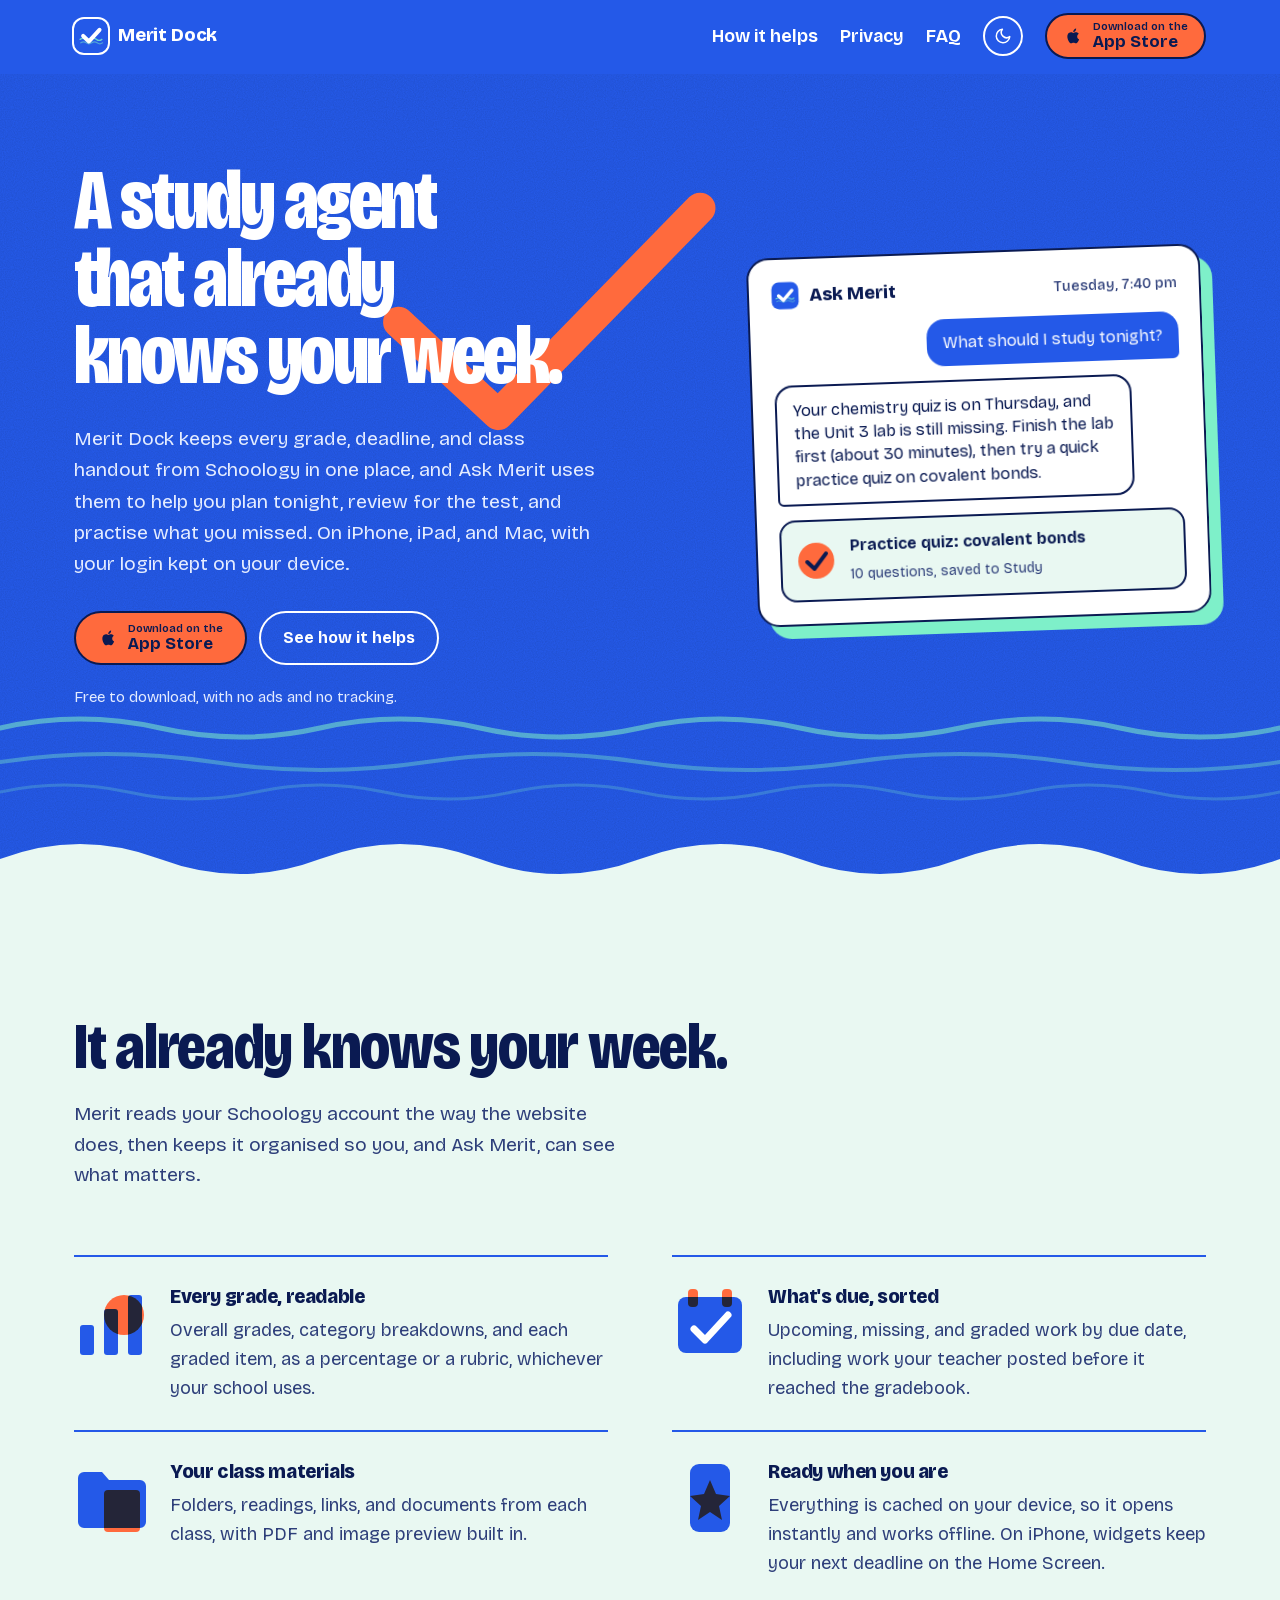
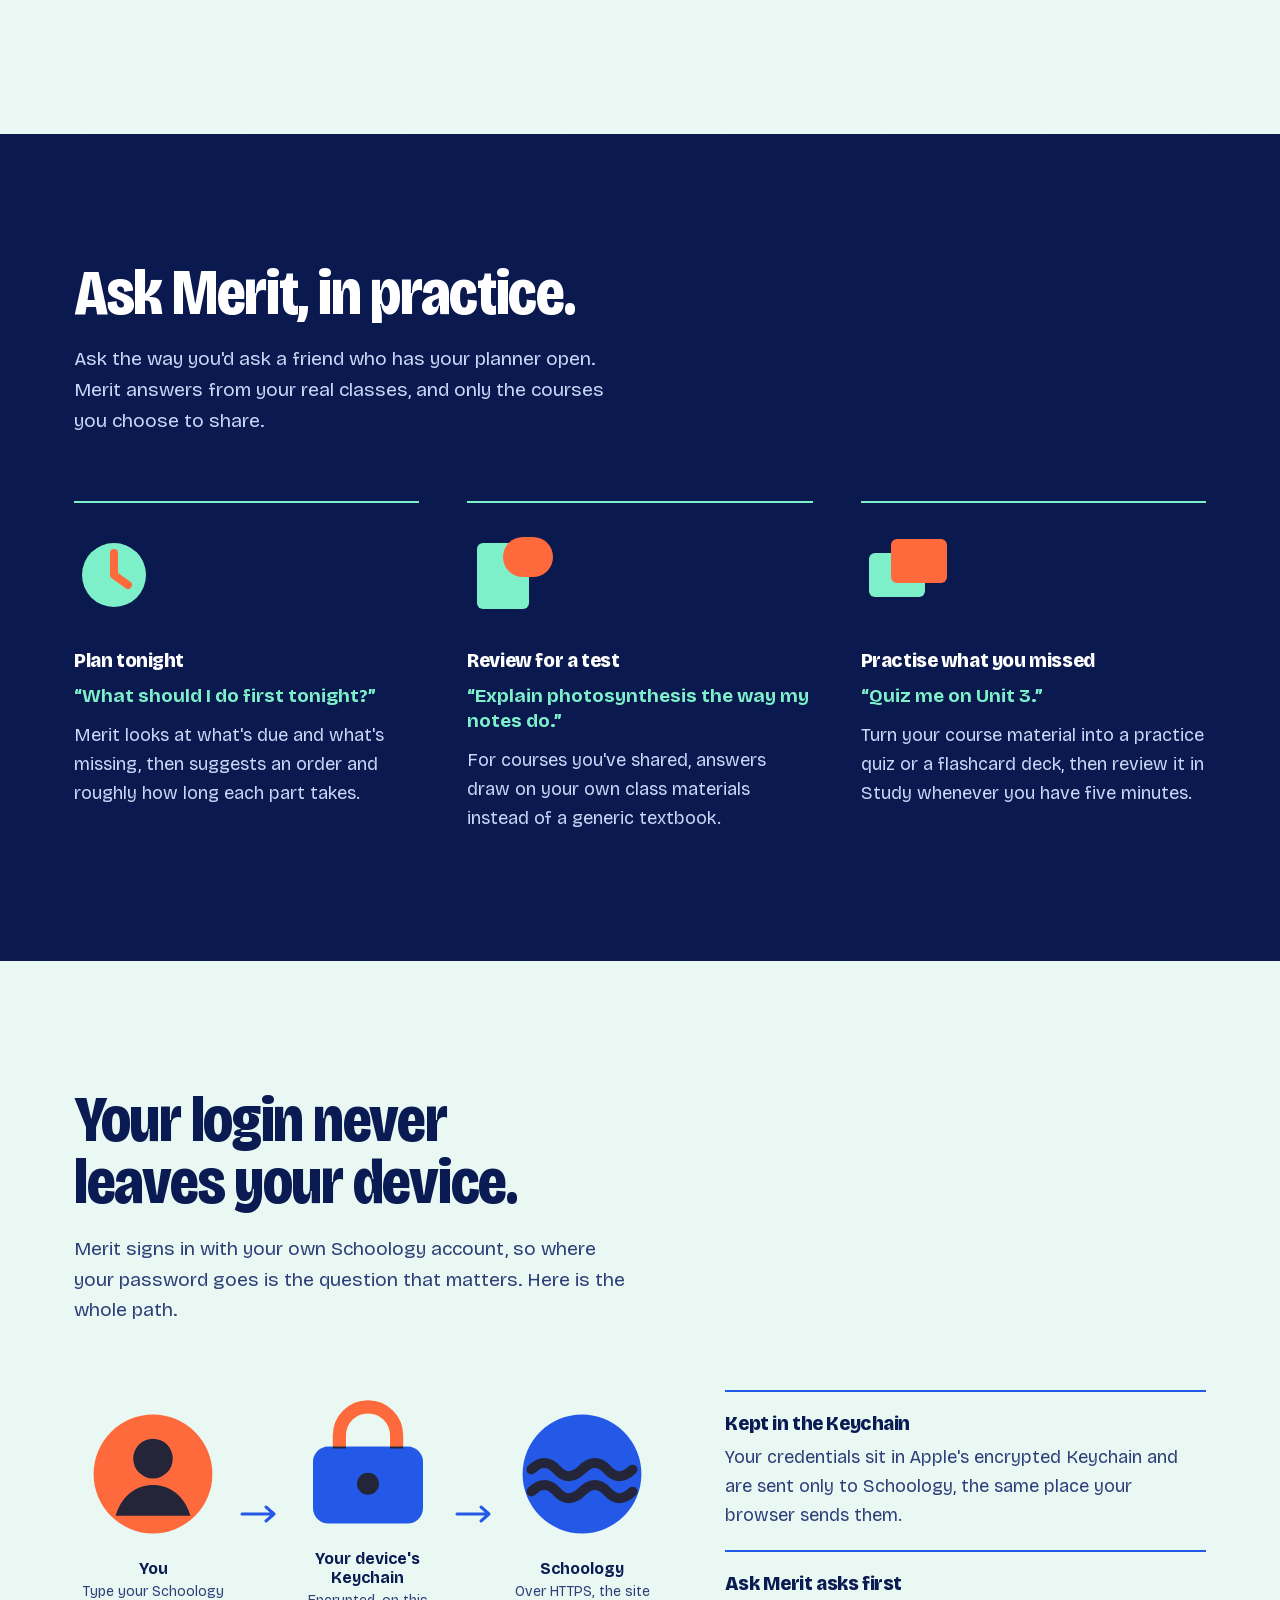
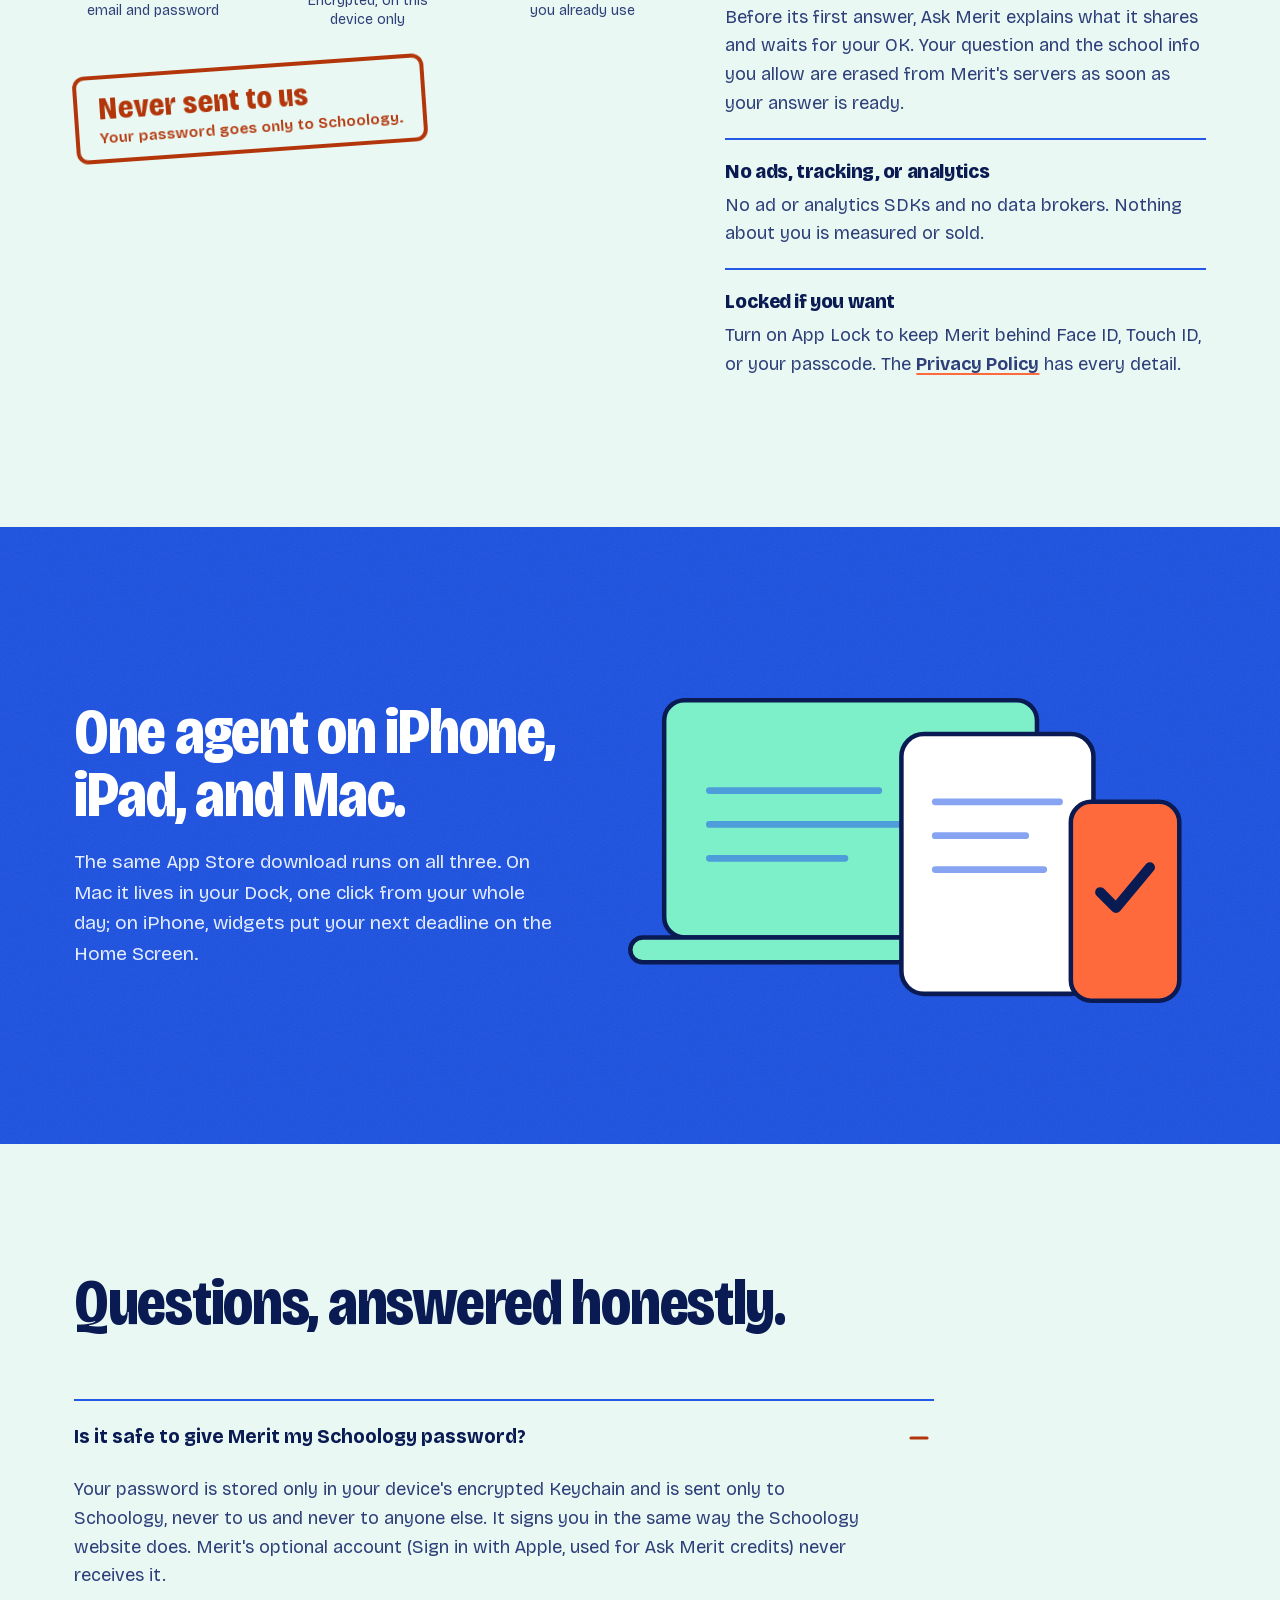
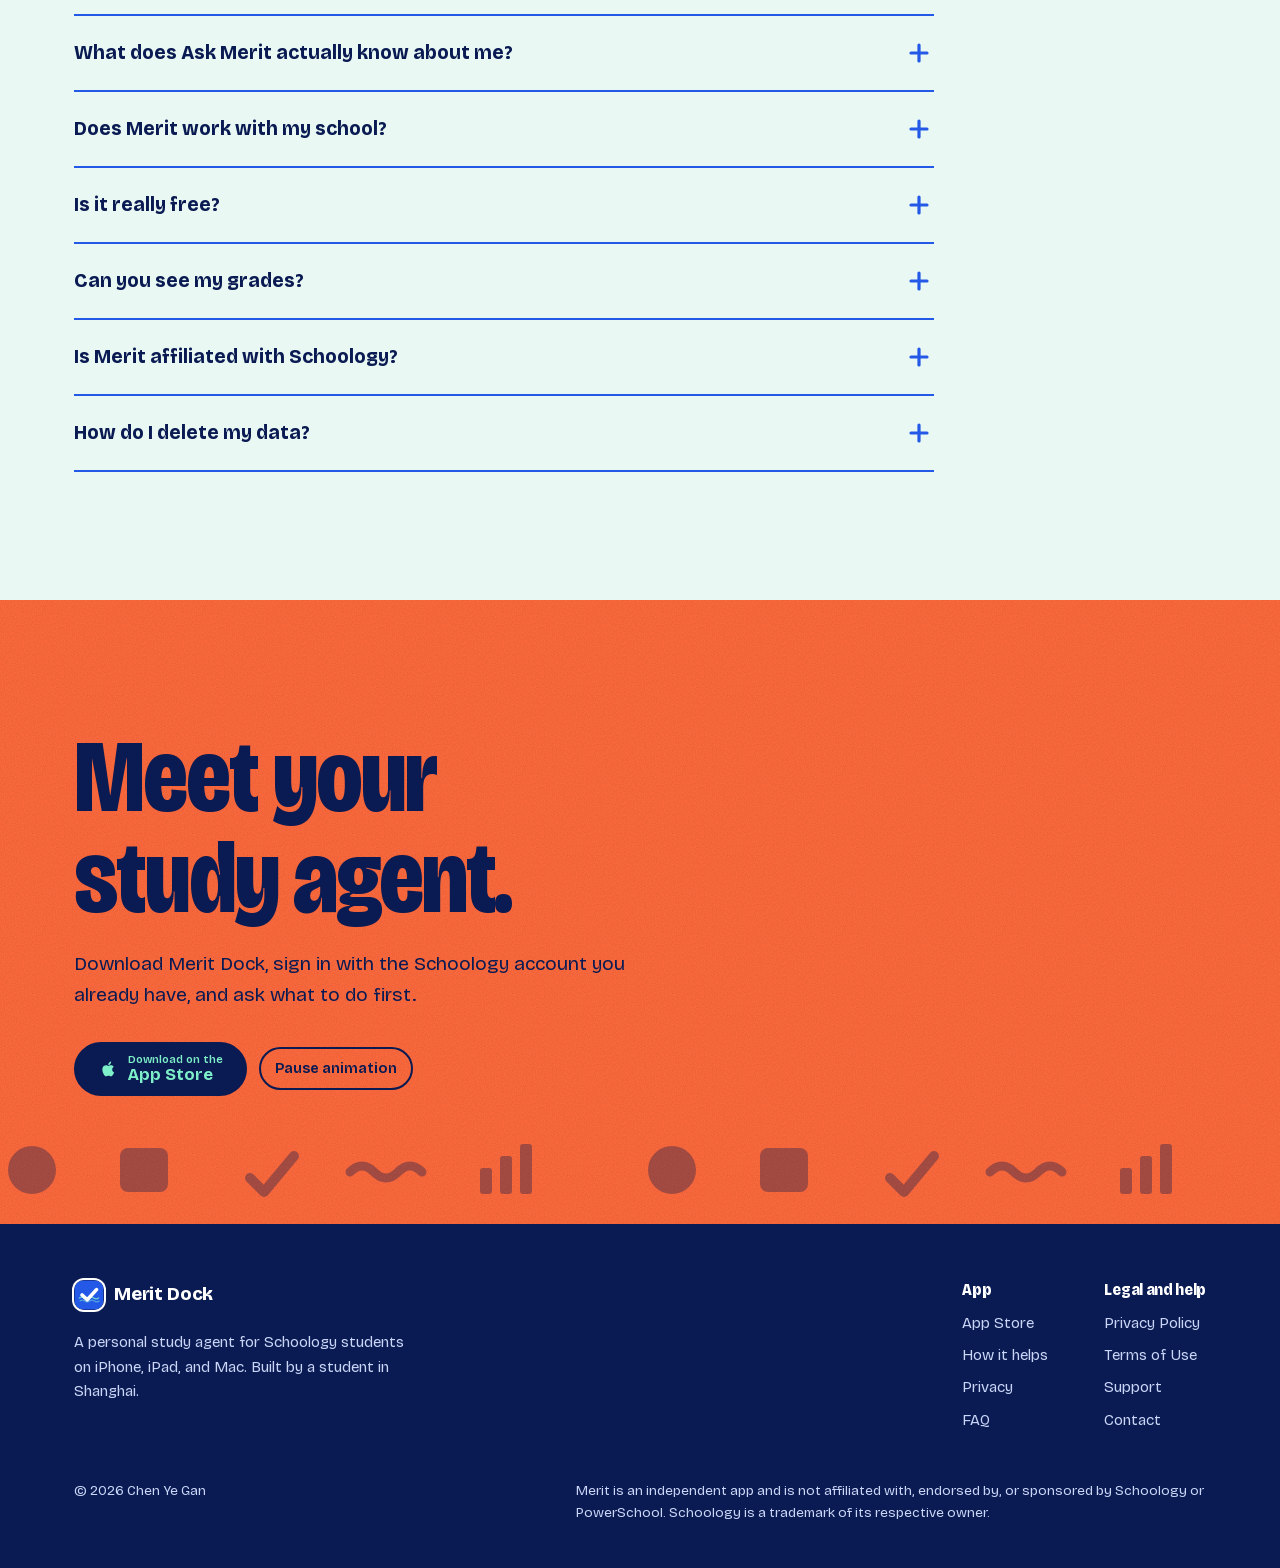
==== commit d2f4683c: "Recolour the site in Merit Dock's own palette: deep water The riso yellow and pink had nothing to do" ====
--- a/index.html
+++ b/index.html
@@ -5,10 +5,10 @@
 <meta name="viewport" content="width=device-width, initial-scale=1">
 <title>Merit Dock · A study agent that already knows your week</title>
 <meta name="description" content="Merit Dock is a personal study agent for Schoology students on iPhone, iPad, and Mac. It knows your grades, deadlines, and class materials, and helps you plan, review, and practise. Your login stays on your device.">
-<link rel="icon" href="data:image/svg+xml,%3Csvg%20xmlns%3D%22http%3A//www.w3.org/2000/svg%22%20viewBox%3D%220%200%20100%20100%22%3E%3Crect%20width%3D%22100%22%20height%3D%22100%22%20rx%3D%2224%22%20fill%3D%22%232536C9%22/%3E%3Cpath%20d%3D%22M26%2052%2046%2070%2076%2032%22%20fill%3D%22none%22%20stroke%3D%22%23FFE14A%22%20stroke-width%3D%2212%22%20stroke-linecap%3D%22round%22%20stroke-linejoin%3D%22round%22/%3E%3C/svg%3E">
+<link rel="icon" href="data:image/svg+xml,%3Csvg%20xmlns%3D%22http%3A//www.w3.org/2000/svg%22%20viewBox%3D%220%200%20100%20100%22%3E%3Crect%20width%3D%22100%22%20height%3D%22100%22%20rx%3D%2224%22%20fill%3D%22%232459E8%22/%3E%3Cpath%20d%3D%22M26%2052%2046%2070%2076%2032%22%20fill%3D%22none%22%20stroke%3D%22%23FFFFFF%22%20stroke-width%3D%2212%22%20stroke-linecap%3D%22round%22%20stroke-linejoin%3D%22round%22/%3E%3C/svg%3E">
 <link rel="preload" href="fonts/BricolageGrotesque-latin.woff2" as="font" type="font/woff2" crossorigin>
-<meta name="theme-color" media="(prefers-color-scheme: light)" content="#FFE14A">
-<meta name="theme-color" media="(prefers-color-scheme: dark)" content="#15124A">
+<meta name="theme-color" media="(prefers-color-scheme: light)" content="#2459E8">
+<meta name="theme-color" media="(prefers-color-scheme: dark)" content="#071338">
 <meta property="og:type" content="website">
 <meta property="og:title" content="Merit Dock · A study agent that already knows your week">
 <meta property="og:description" content="A personal study agent for Schoology students on iPhone, iPad, and Mac. It knows your grades, deadlines, and class materials, and your login stays on your device.">
@@ -24,36 +24,37 @@
     font-display: swap;
   }
 
-  /* ---------- Tokens: riso inks on paper ---------- */
+  /* ---------- Tokens: deep water ---------- */
   :root {
     color-scheme: light;
-    --sun: #FFE14A;          /* sunflower paper */
-    --pink: #FF4FA3;         /* fluoro pink ink: shapes only */
-    --pink-text: #B8125F;    /* pink when it has to be read */
-    --blue: #2536C9;         /* ultramarine ink */
-    --ink: #141A63;          /* deep ink: body text */
-    --paper: #FFFFFF;
-    --text: var(--ink);
-    --text-2: #3A4290;
-    --rule: var(--blue);
+    --sea: #2459E8;          /* the icon's cobalt */
+    --deep: #0A1A52;         /* deep water: ink and contrast bands */
+    --mint: #7EF0C9;         /* sea-glass waves */
+    --buoy: #FF6A3D;         /* buoy orange: checkmark, buttons, signals */
+    --buoy-text: #B3360B;    /* orange when it has to be read on foam */
+    --foam: #E9F8F2;         /* reading paper */
+    --paper: var(--foam);
+    --text: var(--deep);
+    --text-2: #2E3F7A;
+    --rule: var(--sea);
+    --art-a: var(--sea);     /* first ink in illustrations */
+    --art-b: var(--buoy);    /* second ink */
     --blend: multiply;
-    --grain-opacity: .11;
+    --grain-opacity: .1;
     --font: "Bricolage", ui-sans-serif, system-ui, sans-serif;
     --wrap: 1180px;
   }
   @media (prefers-color-scheme: dark) {
     :root:not([data-theme="light"]) {
       color-scheme: dark;
-      --paper: #15124A; --text: #F1F0FF; --text-2: #C3C6F4;
-      --pink: #FF6CB5; --pink-text: #FF8CC6; --blue: #8C98FF; --rule: #8C98FF;
-      --blend: screen; --grain-opacity: .1;
+      --paper: #071338; --text: #E9F8F2; --text-2: #B9C8EA; --rule: #6F95FF;
+      --buoy-text: #FF8F6B; --art-a: #6F95FF; --blend: normal; --grain-opacity: .08;
     }
   }
   :root[data-theme="dark"] {
     color-scheme: dark;
-    --paper: #15124A; --text: #F1F0FF; --text-2: #C3C6F4;
-    --pink: #FF6CB5; --pink-text: #FF8CC6; --blue: #8C98FF; --rule: #8C98FF;
-    --blend: screen; --grain-opacity: .1;
+    --paper: #071338; --text: #E9F8F2; --text-2: #B9C8EA; --rule: #6F95FF;
+    --buoy-text: #FF8F6B; --art-a: #6F95FF; --blend: normal; --grain-opacity: .08;
   }
 
   /* ---------- Base ---------- */
@@ -72,17 +73,18 @@
   p { margin: 0; }
   .wrap { width: 100%; max-width: var(--wrap); margin-inline: auto; padding-inline: 24px; }
   .lead { font-size: 1.2rem; max-width: 46ch; color: var(--text-2); margin-top: 20px; }
-  :focus-visible { outline: 3px solid var(--ink); outline-offset: 3px; box-shadow: 0 0 0 6px var(--sun); border-radius: 6px; }
+  :focus-visible { outline: 3px solid var(--buoy); outline-offset: 3px; border-radius: 6px; }
   .visually-hidden { position: absolute; width: 1px; height: 1px; overflow: hidden; clip: rect(0 0 0 0); white-space: nowrap; }
 
-  /* Bands: flat colour with riso grain. Text on sun and pink bands is always deep ink. */
+  /* Bands. Coloured bands keep fixed inks in both themes. */
   .band { position: relative; padding: clamp(72px, 10vw, 128px) 0; isolation: isolate; }
-  /* Coloured bands keep fixed inks in both themes */
-  .band.sun, .band.pink, .band.blue { color: var(--ink); --text-2: #2B3178; --rule: #141A63; --blue: #2536C9; --pink: #FF4FA3; --pink-text: #9E0D52; --blend: multiply; }
-  .band.sun { background: #FFE14A; }
-  .band.pink { background: #FF4FA3; }
-  .band.blue { background: #2536C9; color: #FFFFFF; --text-2: #DDE0FF; }
-  .band.sun::after, .band.pink::after, .band.blue::after {
+  .band.sea { background: #2459E8; color: #FFFFFF; --text-2: #E4ECFF; --rule: #FFFFFF; --art-a: #7EF0C9; --art-b: #FF6A3D; --blend: normal; }
+  .band.deep { background: #0A1A52; color: #FFFFFF; --text-2: #C9D6F7; --rule: #7EF0C9; --art-a: #7EF0C9; --art-b: #FF6A3D; --blend: normal; }
+  .band.buoy { background: #FF6A3D; color: #0A1A52; --text-2: #0A1A52; --rule: #0A1A52; --art-a: #0A1A52; --art-b: #FFFFFF; --blend: normal; }
+  /* At night the deep band would vanish into the page; lift it to a richer blue */
+  @media (prefers-color-scheme: dark) { :root:not([data-theme="light"]) .band.deep { background: #12309A; } }
+  :root[data-theme="dark"] .band.deep { background: #12309A; }
+  .band.sea::after, .band.deep::after, .band.buoy::after {
     content: ""; position: absolute; inset: 0; z-index: -1; pointer-events: none;
     opacity: var(--grain-opacity); mix-blend-mode: multiply;
     background-image: url("data:image/svg+xml,%3Csvg xmlns='http://www.w3.org/2000/svg' width='160' height='160'%3E%3Cfilter id='n'%3E%3CfeTurbulence type='fractalNoise' baseFrequency='.9' numOctaves='2' stitchTiles='stitch'/%3E%3CfeColorMatrix values='0 0 0 0 0 0 0 0 0 0 0 0 0 0 0 0 0 0 1.4 -.3'/%3E%3C/filter%3E%3Crect width='100%25' height='100%25' filter='url(%23n)'/%3E%3C/svg%3E");
@@ -92,77 +94,89 @@
   .btn {
     display: inline-flex; align-items: center; gap: 10px; min-height: 52px;
     padding: 10px 22px; border-radius: 999px; font-weight: 700; font-size: 1rem;
-    text-decoration: none; border: 2px solid #141A63; transition: transform .15s ease;
-  }
-  .btn:hover { transform: translate(-2px, -2px); box-shadow: 4px 4px 0 #141A63; }
+    text-decoration: none; border: 2px solid #0A1A52; transition: transform .15s ease, box-shadow .15s ease;
+  }
+  .btn:hover { transform: translate(-2px, -2px); box-shadow: 4px 4px 0 #0A1A52; }
   .btn:active { transform: none; box-shadow: none; }
-  .btn-store { background: #141A63; color: #FFE14A; }
+  .btn-store { background: #FF6A3D; color: #0A1A52; }
   .btn-store svg { width: 20px; height: 20px; flex: none; }
   .btn-store .lab { display: flex; flex-direction: column; line-height: 1.05; text-align: left; }
-  .btn-store small { font-size: .7rem; font-weight: 500; opacity: .9; }
+  .btn-store small { font-size: .7rem; font-weight: 600; }
   .btn-store b { font-size: 1.05rem; }
-  .btn-line { background: transparent; color: #141A63; }
+  .btn-line { background: transparent; color: var(--text); border-color: currentColor; }
+  .band.sea .btn-line, .band.deep .btn-line { color: #FFFFFF; }
+  .band.buoy .btn-store { background: #0A1A52; color: #7EF0C9; }
+  .band.buoy .btn:hover { box-shadow: 4px 4px 0 #FFFFFF; }
 
   /* ---------- Nav ---------- */
   header.nav {
-    position: sticky; top: 0; z-index: 50; background: #FFE14A; color: #141A63;
+    position: sticky; top: 0; z-index: 50; background: #2459E8; color: #FFFFFF;
     border-bottom: 2px solid transparent; transition: border-color .2s;
   }
-  header.nav.scrolled { border-bottom-color: #141A63; }
+  header.nav.scrolled { border-bottom-color: #0A1A52; }
   .nav-in { display: flex; align-items: center; justify-content: space-between; gap: 16px; min-height: 72px; }
   .brand { display: inline-flex; align-items: center; gap: 10px; font-weight: 800; font-size: 1.15rem; text-decoration: none; letter-spacing: -.01em; white-space: nowrap; }
-  .brand svg { width: 34px; height: 34px; flex: none; }
+  .brand svg { width: 34px; height: 34px; flex: none; border-radius: 10px; box-shadow: 0 0 0 2px #FFFFFF; } /* ring keeps the cobalt icon visible on the cobalt bar */
   .nav-links { display: flex; align-items: center; gap: 22px; }
   .nav-links a.lnk { text-decoration: none; font-weight: 650; }
-  .nav-links a.lnk:hover { text-decoration: underline; text-decoration-thickness: 3px; text-decoration-color: #FF4FA3; text-underline-offset: 5px; }
-  .theme-btn { width: 40px; height: 40px; border-radius: 50%; border: 2px solid #141A63; background: transparent; color: #141A63; display: grid; place-items: center; cursor: pointer; }
+  .nav-links a.lnk:hover { text-decoration: underline; text-decoration-thickness: 3px; text-decoration-color: #FF6A3D; text-underline-offset: 5px; }
+  .theme-btn { width: 40px; height: 40px; border-radius: 50%; border: 2px solid #FFFFFF; background: transparent; color: #FFFFFF; display: grid; place-items: center; cursor: pointer; }
   .theme-btn svg { width: 18px; height: 18px; }
   .nav .btn-store { min-height: 44px; padding: 6px 16px; }
 
   /* ---------- Hero ---------- */
-  .hero { padding-top: clamp(40px, 7vw, 88px); padding-bottom: clamp(80px, 10vw, 128px); }
-  .hero-grid { display: grid; grid-template-columns: minmax(0, 1.15fr) minmax(0, .85fr); gap: clamp(32px, 5vw, 72px); align-items: center; }
+  .hero { padding-top: clamp(40px, 7vw, 88px); padding-bottom: clamp(140px, 14vw, 190px); overflow: hidden; }
+  .hero-grid { display: grid; grid-template-columns: minmax(0, 1.15fr) minmax(0, .85fr); gap: clamp(32px, 5vw, 72px); align-items: center; position: relative; z-index: 2; }
   .hero-title {
     position: relative; font-size: clamp(2.9rem, 6.6vw, 6.4rem); line-height: .92;
-    font-stretch: 76%; letter-spacing: -.03em; color: #2536C9;
-  }
-  .hero-title .ln { display: block; white-space: nowrap; }
+    font-stretch: 76%; letter-spacing: -.03em; color: #FFFFFF;
+  }
+  .hero-title .ln { display: block; white-space: nowrap; position: relative; z-index: 1; }
   .hero-check {
     position: absolute; right: -6%; top: 8%; width: 58%; height: auto; z-index: 0;
     pointer-events: none; overflow: visible;
   }
-  .hero-check path { fill: none; stroke: #FF4FA3; stroke-width: 26; stroke-linecap: round; stroke-linejoin: round; }
-  .hero-title .ln { position: relative; z-index: 1; }
-  .hero-sub { font-size: 1.22rem; max-width: 44ch; margin-top: 28px; color: #2B3178; }
+  .hero-check path { fill: none; stroke: #FF6A3D; stroke-width: 26; stroke-linecap: round; stroke-linejoin: round; }
+  .hero-sub { font-size: 1.22rem; max-width: 44ch; margin-top: 28px; color: #E4ECFF; }
   .hero-cta { display: flex; flex-wrap: wrap; gap: 12px; margin-top: 32px; }
-  .hero-note { margin-top: 20px; font-size: .95rem; color: #2B3178; max-width: 52ch; }
-
-  /* The agent, as a printed sheet */
+  .hero-note { margin-top: 20px; font-size: .95rem; color: #E4ECFF; max-width: 52ch; }
+
+  /* The icon's waves, rolling under the hero, and its shoreline edge */
+  .sea-waves { position: absolute; left: 0; right: 0; bottom: 70px; height: 110px; z-index: 1; pointer-events: none; overflow: hidden; }
+  .sea-waves .row-w { position: absolute; left: 0; width: 200%; height: 40px; }
+  .sea-waves .row-w path { fill: none; stroke: #7EF0C9; stroke-linecap: round; }
+  .sea-waves .w1 { top: 0; opacity: .55; } .sea-waves .w1 path { stroke-width: 5; }
+  .sea-waves .w2 { top: 34px; opacity: .38; } .sea-waves .w2 path { stroke-width: 4; }
+  .sea-waves .w3 { top: 64px; opacity: .24; } .sea-waves .w3 path { stroke-width: 3; }
+  .shore { position: absolute; left: 0; right: 0; bottom: -1px; width: 100%; height: 64px; z-index: 1; display: block; }
+  .shore path { fill: var(--paper); }
+
+  /* The agent, as a card floating on the sea */
   .sheet-stage { position: relative; }
-  .sheet-stage::before { /* pink misregistered pass under the sheet */
-    content: ""; position: absolute; inset: 0; background: #FF4FA3; border-radius: 22px;
+  .sheet-stage::before { /* mint pass, slightly off-register, like a second print */
+    content: ""; position: absolute; inset: 0; background: #7EF0C9; border-radius: 22px;
     transform: translate(12px, 12px) rotate(-2deg);
   }
   .sheet {
-    position: relative; background: #FFFFFF; color: #141A63; border: 2px solid #141A63;
+    position: relative; background: #FFFFFF; color: #0A1A52; border: 2px solid #0A1A52;
     border-radius: 22px; padding: 22px; transform: rotate(-2deg);
     display: flex; flex-direction: column; gap: 14px;
   }
   .sheet-head { display: flex; align-items: center; gap: 10px; font-weight: 800; }
   .sheet-head svg { width: 28px; height: 28px; }
-  .sheet-head span { font-weight: 500; color: #3A4290; font-size: .9rem; margin-left: auto; }
+  .sheet-head span { font-weight: 500; color: #2E3F7A; font-size: .9rem; margin-left: auto; }
   .bubble { border-radius: 18px; padding: 12px 16px; font-size: 1rem; line-height: 1.45; max-width: 88%; }
-  .bubble.me { align-self: flex-end; background: #2536C9; color: #FFFFFF; border-bottom-right-radius: 6px; }
-  .bubble.merit { background: #FFFFFF; border: 2px solid #141A63; border-bottom-left-radius: 6px; }
-  .typing { align-self: flex-start; display: flex; gap: 6px; padding: 14px 16px; border: 2px solid #141A63; border-radius: 18px; border-bottom-left-radius: 6px; }
-  .typing i { width: 8px; height: 8px; border-radius: 50%; background: #2536C9; }
+  .bubble.me { align-self: flex-end; background: #2459E8; color: #FFFFFF; border-bottom-right-radius: 6px; }
+  .bubble.merit { background: #FFFFFF; border: 2px solid #0A1A52; border-bottom-left-radius: 6px; }
+  .typing { align-self: flex-start; display: flex; gap: 6px; padding: 14px 16px; border: 2px solid #0A1A52; border-radius: 18px; border-bottom-left-radius: 6px; }
+  .typing i { width: 8px; height: 8px; border-radius: 50%; background: #2459E8; }
   .quiz-card {
-    display: flex; align-items: center; gap: 14px; background: #FFE14A;
-    border: 2px solid #141A63; border-radius: 16px; padding: 12px 14px;
+    display: flex; align-items: center; gap: 14px; background: #E9F8F2;
+    border: 2px solid #0A1A52; border-radius: 16px; padding: 12px 14px;
   }
   .quiz-card svg { width: 40px; height: 40px; flex: none; }
   .quiz-card b { display: block; font-size: 1rem; }
-  .quiz-card small { color: #2B3178; font-size: .88rem; }
+  .quiz-card small { color: #2E3F7A; font-size: .88rem; }
 
   /* ---------- Section heads ---------- */
   .sec-head { max-width: 760px; margin-bottom: clamp(40px, 6vw, 64px); }
@@ -172,23 +186,20 @@
   .row { display: grid; grid-template-columns: 76px 1fr; gap: 20px; padding: 28px 0; border-top: 2px solid var(--rule); align-items: start; }
   .row p { color: var(--text-2); margin-top: 6px; max-width: 42ch; }
   .picto { width: 76px; height: 76px; overflow: visible; }
-  .picto .p { fill: var(--pink); mix-blend-mode: var(--blend); }
-  .picto .b { fill: var(--blue); mix-blend-mode: var(--blend); }
-  .picto .s { fill: none; stroke: var(--blue); stroke-width: 7; stroke-linecap: round; stroke-linejoin: round; mix-blend-mode: var(--blend); }
-  .picto .sp { fill: none; stroke: var(--pink); stroke-width: 7; stroke-linecap: round; stroke-linejoin: round; mix-blend-mode: var(--blend); }
-  .band.blue .picto .b, .band.blue .picto .s { fill: #FFE14A; stroke: #FFE14A; }
-  .band.blue .picto .s { fill: none; }
-  .band.blue .picto .p, .band.blue .picto .sp, .band.blue .picto .b, .band.blue .picto .s { mix-blend-mode: normal; }
+  .picto .b { fill: var(--art-a); mix-blend-mode: var(--blend); }
+  .picto .p { fill: var(--art-b); mix-blend-mode: var(--blend); }
+  .picto .s { fill: none; stroke: var(--art-a); stroke-width: 7; stroke-linecap: round; stroke-linejoin: round; mix-blend-mode: var(--blend); }
+  .picto .sp { fill: none; stroke: var(--art-b); stroke-width: 7; stroke-linecap: round; stroke-linejoin: round; mix-blend-mode: var(--blend); }
   .picto .layer-p { transition: transform .3s cubic-bezier(.3, 1.6, .5, 1); }
   .row:hover .picto .layer-p, .row:focus-within .picto .layer-p, .use:hover .picto .layer-p { animation: wobble .42s ease; }
   @keyframes wobble { 0% { transform: none; } 30% { transform: translate(5px, -4px); } 60% { transform: translate(-3px, 2px); } 100% { transform: none; } }
 
-  /* ---------- Ask Merit in practice (blue band) ---------- */
+  /* ---------- Ask Merit in practice (deep band) ---------- */
   .uses { display: grid; grid-template-columns: repeat(3, minmax(0, 1fr)); gap: clamp(24px, 4vw, 48px); }
-  .use { border-top: 2px solid #FFE14A; padding-top: 24px; }
+  .use { border-top: 2px solid var(--rule); padding-top: 24px; }
   .use .picto { width: 96px; height: 96px; margin-bottom: 18px; }
-  .use q { display: block; font-weight: 700; font-size: 1.2rem; line-height: 1.3; margin: 10px 0 12px; color: #FFE14A; quotes: "“" "”"; }
-  .use p { color: #DDE0FF; }
+  .use q { display: block; font-weight: 700; font-size: 1.2rem; line-height: 1.3; margin: 10px 0 12px; color: #7EF0C9; quotes: "“" "”"; }
+  .use p { color: var(--text-2); }
 
   /* ---------- Privacy ---------- */
   .priv { display: grid; grid-template-columns: minmax(0, 1.1fr) minmax(0, .9fr); gap: clamp(32px, 5vw, 72px); align-items: start; }
@@ -198,25 +209,26 @@
   .node svg { width: 100%; max-width: 132px; height: auto; overflow: visible; }
   .node b { display: block; margin-top: 10px; font-size: 1rem; line-height: 1.2; }
   .node span { display: block; color: var(--text-2); font-size: .88rem; line-height: 1.35; margin-top: 4px; }
-  .flow-arrow { width: 40px; color: var(--blue); }
+  .flow-arrow { width: 40px; color: var(--rule); }
   .stamp {
-    display: inline-block; margin-top: 36px; padding: 12px 20px; border: 4px solid var(--pink-text);
-    border-radius: 12px; color: var(--pink-text); font-weight: 800; font-size: clamp(1.4rem, 2.6vw, 2rem);
+    display: inline-block; margin-top: 36px; padding: 12px 20px; border: 4px solid var(--buoy-text);
+    border-radius: 12px; color: var(--buoy-text); font-weight: 800; font-size: clamp(1.4rem, 2.6vw, 2rem);
     font-stretch: 80%; transform: rotate(-4deg); line-height: 1.1;
   }
   .stamp small { display: block; font-size: .95rem; font-weight: 600; font-stretch: 100%; margin-top: 4px; }
   .points { display: grid; gap: 0; }
   .point { padding: 20px 0; border-top: 2px solid var(--rule); }
   .point p { color: var(--text-2); margin-top: 6px; }
-  .point a { font-weight: 700; text-decoration-thickness: 2px; text-underline-offset: 3px; }
-
-  /* ---------- Devices (sun band) ---------- */
+  .point a { font-weight: 700; text-decoration-thickness: 2px; text-decoration-color: var(--buoy); text-underline-offset: 3px; }
+
+  /* ---------- Devices (sea band) ---------- */
   .devices { display: grid; grid-template-columns: minmax(0, .9fr) minmax(0, 1.1fr); gap: clamp(32px, 5vw, 72px); align-items: center; }
   .dev-art { width: 100%; height: auto; overflow: visible; }
-  .dev-art .p { fill: var(--pink); }
-  .dev-art .b { fill: var(--blue); }
-  .dev-art > g { mix-blend-mode: var(--blend); } /* blend the moving groups, so overlaps overprint even mid-animation */
-  .dev-art .o { fill: none; stroke: var(--text); stroke-width: 4; }
+  .dev-art .lap { fill: #7EF0C9; }
+  .dev-art .tab { fill: #FFFFFF; }
+  .dev-art .pho { fill: #FF6A3D; }
+  .dev-art .o { fill: none; stroke: #0A1A52; stroke-width: 4; stroke-linejoin: round; }
+  .dev-art .scr { fill: none; stroke: #2459E8; stroke-width: 6; stroke-linecap: round; opacity: .55; }
 
   /* ---------- FAQ ---------- */
   .faq { max-width: 860px; border-bottom: 2px solid var(--rule); }
@@ -226,60 +238,66 @@
     align-items: center; padding: 22px 0; font-weight: 750; font-size: 1.2rem; line-height: 1.3;
   }
   .qa summary::-webkit-details-marker { display: none; }
-  .qa .mk { width: 30px; height: 30px; flex: none; color: var(--blue); }
-  .qa .mk path { fill: none; stroke: currentColor; stroke-width: 3.2; stroke-linecap: round; stroke-linejoin: round; transition: d .3s ease, transform .3s ease; }
+  .qa .mk { width: 30px; height: 30px; flex: none; color: var(--rule); }
+  .qa .mk path { fill: none; stroke: currentColor; stroke-width: 3.2; stroke-linecap: round; stroke-linejoin: round; transition: transform .3s ease; }
   .qa[open] .mk .v { transform: rotate(90deg) scaleY(0); transform-origin: center; transform-box: fill-box; }
-  .qa[open] .mk { color: var(--pink-text); }
+  .qa[open] .mk { color: var(--buoy-text); }
   .qa::details-content { height: 0; overflow: clip; transition: height .35s ease, content-visibility .35s allow-discrete; }
   .qa[open]::details-content { height: auto; }
   .qa .ans { padding: 0 0 24px; color: var(--text-2); max-width: 66ch; }
-  .qa .ans a { color: inherit; font-weight: 700; text-decoration-thickness: 2px; text-underline-offset: 3px; }
-
-  /* ---------- CTA (pink band) ---------- */
+  .qa .ans a { color: inherit; font-weight: 700; text-decoration-thickness: 2px; text-decoration-color: var(--buoy); text-underline-offset: 3px; }
+
+  /* ---------- CTA (buoy band) ---------- */
   .cta { overflow: hidden; }
   .cta h2 { font-size: clamp(2.8rem, 8vw, 6.4rem); max-width: 12ch; }
-  .cta p { font-size: 1.2rem; max-width: 46ch; margin-top: 20px; color: #141A63; }
+  .cta p { font-size: 1.2rem; max-width: 46ch; margin-top: 20px; color: #0A1A52; }
   .cta .hero-cta { align-items: center; }
-  .ticker { position: absolute; left: 0; right: 0; bottom: 22px; z-index: -1; overflow: hidden; opacity: .5; }
+  .ticker { position: absolute; left: 0; right: 0; bottom: 22px; z-index: -1; overflow: hidden; opacity: .35; }
   .ticker-track { display: flex; width: max-content; animation: tick 48s linear infinite; }
   .ticker svg { height: 64px; width: auto; flex: none; }
   .ticker.paused .ticker-track { animation-play-state: paused; }
   @keyframes tick { to { transform: translateX(-50%); } }
   .pause-btn {
-    border: 2px solid #141A63; background: transparent; color: #141A63; border-radius: 999px;
+    border: 2px solid #0A1A52; background: transparent; color: #0A1A52; border-radius: 999px;
     font: inherit; font-weight: 650; font-size: .9rem; padding: 8px 14px; cursor: pointer;
   }
 
   /* ---------- Footer ---------- */
-  footer.ft { padding: 56px 0 44px; border-top: 2px solid var(--rule); }
+  footer.ft { padding: 56px 0 44px; background: #0A1A52; color: #FFFFFF; --text-2: #C9D6F7; }
   .ft-top { display: flex; justify-content: space-between; gap: 32px; flex-wrap: wrap; }
   .ft-brand p { color: var(--text-2); margin-top: 12px; max-width: 34ch; font-size: .95rem; }
   .ft-brand .brand svg { width: 30px; height: 30px; }
   .ft-cols { display: flex; gap: 56px; flex-wrap: wrap; }
   .ft-col h3 { font-size: 1rem; margin-bottom: 12px; }
   .ft-col a { display: block; text-decoration: none; color: var(--text-2); margin-bottom: 8px; font-size: .95rem; }
-  .ft-col a:hover { color: var(--text); text-decoration: underline; text-decoration-color: var(--pink); text-decoration-thickness: 2px; }
+  .ft-col a:hover { color: #FFFFFF; text-decoration: underline; text-decoration-color: #FF6A3D; text-decoration-thickness: 2px; }
   .ft-bottom { margin-top: 40px; display: flex; justify-content: space-between; gap: 20px; flex-wrap: wrap; color: var(--text-2); font-size: .85rem; }
   .ft-bottom .disclaimer { max-width: 70ch; }
 
   /* =========================================================
-     Motion: the page prints itself.
+     Motion: the page prints itself, on a moving sea.
      Base styles are the final state; "before" states exist only
      inside keyframes or under html.motion, so reduced motion and
      no-JS both show the finished page.
      ========================================================= */
   @media (prefers-reduced-motion: no-preference) {
+    /* Waves keep rolling, each row at its own pace */
+    .sea-waves .row-w { animation: roll linear infinite; }
+    .sea-waves .w1 { animation-duration: 16s; }
+    .sea-waves .w2 { animation-duration: 22s; animation-direction: reverse; }
+    .sea-waves .w3 { animation-duration: 30s; }
+    @keyframes roll { to { transform: translateX(-50%); } }
+
     /* Hero load sequence */
     .hero-title .ln { animation: setLine .75s cubic-bezier(.2, .8, .2, 1) both; }
     .hero-title .ln:nth-child(2) { animation-delay: .08s; }
     .hero-title .ln:nth-child(3) { animation-delay: .16s; }
-    .hero-title .ln:nth-child(4) { animation-delay: .24s; }
     @keyframes setLine { from { clip-path: inset(0 100% 0 0); transform: translateX(-18px); } to { clip-path: inset(0 0 0 0); transform: none; } }
 
     .hero-check path { stroke-dasharray: 1; stroke-dashoffset: 1; animation: stroke .9s .55s cubic-bezier(.6, 0, .2, 1) forwards; }
-    .hero-check { animation: register 1s .55s cubic-bezier(.2, 1.4, .4, 1) both; }
+    .hero-check { animation: bob 1s .55s cubic-bezier(.2, 1.4, .4, 1) both; }
     @keyframes stroke { to { stroke-dashoffset: 0; } }
-    @keyframes register { from { transform: translate(10px, -8px); } to { transform: translate(1px, 1px); } }
+    @keyframes bob { from { transform: translate(10px, -8px); } to { transform: translate(1px, 1px); } }
 
     .hero-sub, .hero-cta, .hero-note { animation: lift .6s cubic-bezier(.2, .8, .2, 1) both; }
     .hero-sub { animation-delay: .45s; } .hero-cta { animation-delay: .55s; } .hero-note { animation-delay: .65s; }
@@ -289,6 +307,8 @@
     @keyframes pass { from { transform: translate(34px, 30px) rotate(3deg); opacity: 0; } to { transform: translate(12px, 12px) rotate(-2deg); opacity: 1; } }
     .sheet { animation: sheetIn .7s .35s cubic-bezier(.2, 1.2, .4, 1) both; }
     @keyframes sheetIn { from { transform: translateY(26px) rotate(3deg); opacity: 0; } to { transform: rotate(-2deg); opacity: 1; } }
+    .sheet-stage { animation: float 6s 2s ease-in-out infinite; }
+    @keyframes float { 0%, 100% { transform: translateY(0); } 50% { transform: translateY(-8px); } }
 
     /* The conversation happens: question, typing, answer, quiz */
     .sheet .bubble.me { animation: pop .45s 1.05s cubic-bezier(.2, 1.5, .4, 1) both; }
@@ -307,7 +327,7 @@
     html.motion .stamp.printed { animation: thump .5s cubic-bezier(.3, 1.7, .5, 1) forwards; }
     @keyframes thump { from { opacity: 0; transform: scale(1.3) rotate(4deg); } 60% { opacity: 1; } to { opacity: 1; transform: rotate(-4deg); } }
 
-    /* Overprint: shapes slide into register as their section scrolls into view */
+    /* Shapes slide into place as their section scrolls into view */
     html.motion .slide-l, html.motion .slide-r, html.motion .slide-u {
       transition: transform 1.1s cubic-bezier(.2, 1, .3, 1), opacity .6s ease;
     }
@@ -361,9 +381,10 @@
 <svg width="0" height="0" style="position:absolute" aria-hidden="true">
   <defs>
     <symbol id="mark" viewBox="0 0 100 100">
-      <rect x="2" y="2" width="96" height="96" rx="26" fill="#2536C9"/>
-      <path d="M26 54 45 71 76 32" fill="none" stroke="#FF4FA3" stroke-width="13" stroke-linecap="round" stroke-linejoin="round" transform="translate(3 3)" style="mix-blend-mode:multiply"/>
-      <path d="M26 54 45 71 76 32" fill="none" stroke="#FFE14A" stroke-width="13" stroke-linecap="round" stroke-linejoin="round"/>
+      <rect x="2" y="2" width="96" height="96" rx="26" fill="#2459E8"/>
+      <path d="M18 60q8-6 16 0t16 0 16 0 16 0" fill="none" stroke="#7EF0C9" stroke-width="4" stroke-linecap="round" opacity=".8"/>
+      <path d="M20 70q8-6 16 0t16 0 16 0 16 0" fill="none" stroke="#7EF0C9" stroke-width="3.5" stroke-linecap="round" opacity=".5"/>
+      <path d="M27 50 44 66 75 32" fill="none" stroke="#FFFFFF" stroke-width="12" stroke-linecap="round" stroke-linejoin="round"/>
     </symbol>
     <symbol id="apple" viewBox="0 0 24 24"><path fill="currentColor" d="M17.05 12.53c-.02-2.2 1.8-3.26 1.88-3.31-1.03-1.5-2.62-1.71-3.19-1.73-1.36-.14-2.65.8-3.34.8-.68 0-1.75-.78-2.88-.76-1.48.02-2.85.86-3.61 2.18-1.54 2.67-.39 6.62 1.1 8.79.73 1.06 1.6 2.25 2.74 2.21 1.1-.05 1.52-.71 2.85-.71 1.32 0 1.7.71 2.86.69 1.18-.02 1.93-1.08 2.65-2.15.84-1.23 1.18-2.42 1.2-2.48-.03-.01-2.3-.88-2.32-3.5zM14.88 5.9c.6-.73 1.01-1.75.9-2.76-.87.04-1.92.58-2.54 1.31-.56.64-1.05 1.68-.92 2.67.97.07 1.96-.49 2.56-1.22z"/></symbol>
   </defs>
@@ -393,7 +414,7 @@
 <a id="top"></a>
 
 <!-- ============ HERO ============ -->
-<section class="band sun hero" aria-labelledby="hero-title">
+<section class="band sea hero" aria-labelledby="hero-title">
   <div class="wrap hero-grid">
     <div>
       <h1 class="hero-title" id="hero-title">
@@ -420,12 +441,18 @@
         <div class="typing"><i></i><i></i><i></i></div>
         <div class="bubble merit">Your chemistry quiz is on Thursday, and the Unit 3 lab is still missing. Finish the lab first (about 30 minutes), then try a quick practice quiz on covalent bonds.</div>
         <div class="quiz-card">
-          <svg class="ck" viewBox="0 0 40 40"><circle cx="20" cy="20" r="18" fill="#FF4FA3"/><path pathLength="1" d="M11 21 18 28 30 13" fill="none" stroke="#141A63" stroke-width="4" stroke-linecap="round" stroke-linejoin="round"/></svg>
+          <svg class="ck" viewBox="0 0 40 40"><circle cx="20" cy="20" r="18" fill="#FF6A3D"/><path pathLength="1" d="M11 21 18 28 30 13" fill="none" stroke="#0A1A52" stroke-width="4" stroke-linecap="round" stroke-linejoin="round"/></svg>
           <div><b>Practice quiz: covalent bonds</b><small>10 questions, saved to Study</small></div>
         </div>
       </div>
     </div>
   </div>
+  <div class="sea-waves" aria-hidden="true">
+    <svg class="row-w w1" viewBox="0 0 2400 40" preserveAspectRatio="none"><path d="M0 20q75-18 150 0t150 0 150 0 150 0 150 0 150 0 150 0 150 0 150 0 150 0 150 0 150 0 150 0 150 0 150 0 150 0"/></svg>
+    <svg class="row-w w2" viewBox="0 0 2400 40" preserveAspectRatio="none"><path d="M0 20q100-16 200 0t200 0 200 0 200 0 200 0 200 0 200 0 200 0 200 0 200 0 200 0 200 0"/></svg>
+    <svg class="row-w w3" viewBox="0 0 2400 40" preserveAspectRatio="none"><path d="M0 20q60-14 120 0t120 0 120 0 120 0 120 0 120 0 120 0 120 0 120 0 120 0 120 0 120 0 120 0 120 0 120 0 120 0 120 0 120 0 120 0 120 0"/></svg>
+  </div>
+  <svg class="shore" viewBox="0 0 1440 64" preserveAspectRatio="none" aria-hidden="true"><path d="M0 34q90-30 180 0t180 0 180 0 180 0 180 0 180 0 180 0 180 0V64H0z"/></svg>
 </section>
 
 <!-- ============ KNOWS YOUR WEEK ============ -->
@@ -441,7 +468,7 @@
         <div><h3>Every grade, readable</h3><p>Overall grades, category breakdowns, and each graded item, as a percentage or a rubric, whichever your school uses.</p></div>
       </div>
       <div class="row">
-        <svg class="picto" viewBox="0 0 76 76" aria-hidden="true"><rect class="b" x="6" y="12" width="64" height="56" rx="8"/><g class="layer-p"><rect class="p" x="16" y="4" width="10" height="18" rx="4"/><rect class="p" x="50" y="4" width="10" height="18" rx="4"/><path class="sp" d="M22 44 33 55 56 30" style="stroke:#FFE14A;mix-blend-mode:normal"/></g></svg>
+        <svg class="picto" viewBox="0 0 76 76" aria-hidden="true"><rect class="b" x="6" y="12" width="64" height="56" rx="8"/><g class="layer-p"><rect class="p" x="16" y="4" width="10" height="18" rx="4"/><rect class="p" x="50" y="4" width="10" height="18" rx="4"/><path class="sp" d="M22 44 33 55 56 30" style="stroke:#FFFFFF;mix-blend-mode:normal"/></g></svg>
         <div><h3>What's due, sorted</h3><p>Upcoming, missing, and graded work by due date, including work your teacher posted before it reached the gradebook.</p></div>
       </div>
       <div class="row">
@@ -457,7 +484,7 @@
 </section>
 
 <!-- ============ ASK MERIT IN PRACTICE ============ -->
-<section class="band blue" id="helps" aria-labelledby="helps-title">
+<section class="band deep" id="helps" aria-labelledby="helps-title">
   <div class="wrap">
     <div class="sec-head">
       <h2 id="helps-title">Ask Merit, in practice.</h2>
@@ -497,17 +524,17 @@
       <div class="flow">
         <div class="flow-row">
           <div class="node slide-l">
-            <svg viewBox="0 0 120 120" aria-hidden="true"><circle cx="60" cy="60" r="54" fill="var(--pink)" style="mix-blend-mode:var(--blend)"/><circle cx="60" cy="46" r="18" fill="var(--blue)" style="mix-blend-mode:var(--blend)"/><path d="M26 98c6-20 20-28 34-28s28 8 34 28" fill="var(--blue)" style="mix-blend-mode:var(--blend)"/></svg>
+            <svg viewBox="0 0 120 120" aria-hidden="true"><circle cx="60" cy="60" r="54" fill="var(--art-b)" style="mix-blend-mode:var(--blend)"/><circle cx="60" cy="46" r="18" fill="var(--art-a)" style="mix-blend-mode:var(--blend)"/><path d="M26 98c6-20 20-28 34-28s28 8 34 28" fill="var(--art-a)" style="mix-blend-mode:var(--blend)"/></svg>
             <b>You</b><span>Type your Schoology email and password</span>
           </div>
           <svg class="flow-arrow" viewBox="0 0 40 20" aria-hidden="true"><path d="M2 10h32m-8-7 8 7-8 7" fill="none" stroke="currentColor" stroke-width="3" stroke-linecap="round" stroke-linejoin="round"/></svg>
           <div class="node slide-u">
-            <svg viewBox="0 0 120 120" aria-hidden="true"><rect x="10" y="44" width="100" height="70" rx="14" fill="var(--blue)" style="mix-blend-mode:var(--blend)"/><path d="M34 46V34a26 26 0 0 1 52 0v12" fill="none" stroke="var(--pink)" stroke-width="12" style="mix-blend-mode:var(--blend)"/><circle cx="60" cy="78" r="10" fill="var(--pink)" style="mix-blend-mode:var(--blend)"/></svg>
+            <svg viewBox="0 0 120 120" aria-hidden="true"><rect x="10" y="44" width="100" height="70" rx="14" fill="var(--art-a)" style="mix-blend-mode:var(--blend)"/><path d="M34 46V34a26 26 0 0 1 52 0v12" fill="none" stroke="var(--art-b)" stroke-width="12" style="mix-blend-mode:var(--blend)"/><circle cx="60" cy="78" r="10" fill="var(--art-b)" style="mix-blend-mode:var(--blend)"/></svg>
             <b>Your device's Keychain</b><span>Encrypted, on this device only</span>
           </div>
           <svg class="flow-arrow" viewBox="0 0 40 20" aria-hidden="true"><path d="M2 10h32m-8-7 8 7-8 7" fill="none" stroke="currentColor" stroke-width="3" stroke-linecap="round" stroke-linejoin="round"/></svg>
           <div class="node slide-r">
-            <svg viewBox="0 0 120 120" aria-hidden="true"><circle cx="60" cy="60" r="54" fill="var(--blue)" style="mix-blend-mode:var(--blend)"/><path d="M14 56q12-12 23 0t23 0 23 0 23 0M14 76q12-12 23 0t23 0 23 0 23 0" fill="none" stroke="var(--pink)" stroke-width="9" stroke-linecap="round" style="mix-blend-mode:var(--blend)"/></svg>
+            <svg viewBox="0 0 120 120" aria-hidden="true"><circle cx="60" cy="60" r="54" fill="var(--art-a)" style="mix-blend-mode:var(--blend)"/><path d="M14 56q12-12 23 0t23 0 23 0 23 0M14 76q12-12 23 0t23 0 23 0 23 0" fill="none" stroke="var(--art-b)" stroke-width="9" stroke-linecap="round" style="mix-blend-mode:var(--blend)"/></svg>
             <b>Schoology</b><span>Over HTTPS, the site you already use</span>
           </div>
         </div>
@@ -524,22 +551,22 @@
 </section>
 
 <!-- ============ DEVICES ============ -->
-<section class="band" aria-labelledby="devices-title">
+<section class="band sea" aria-labelledby="devices-title">
   <div class="wrap devices">
     <div>
       <h2 id="devices-title">One agent on iPhone, iPad, and Mac.</h2>
       <p class="lead">The same App Store download runs on all three. On Mac it lives in your Dock, one click from your whole day; on iPhone, widgets put your next deadline on the Home Screen.</p>
     </div>
     <svg class="dev-art" viewBox="0 0 520 320" aria-hidden="true">
-      <g class="slide-l"><rect class="b" x="40" y="40" width="330" height="210" rx="18"/><rect class="b" x="10" y="250" width="390" height="22" rx="11"/></g>
-      <g class="slide-u"><rect class="p" x="250" y="70" width="170" height="230" rx="20"/></g>
-      <g class="slide-r"><rect class="p" x="400" y="130" width="96" height="176" rx="18"/><rect class="o" x="400" y="130" width="96" height="176" rx="18"/></g>
+      <g class="slide-l"><rect class="lap" x="40" y="40" width="330" height="210" rx="18"/><rect class="o" x="40" y="40" width="330" height="210" rx="18"/><path class="scr" d="M80 120h150M80 150h210M80 180h120"/><rect class="lap" x="10" y="250" width="390" height="22" rx="11"/><rect class="o" x="10" y="250" width="390" height="22" rx="11"/></g>
+      <g class="slide-u"><rect class="tab" x="250" y="70" width="170" height="230" rx="20"/><rect class="o" x="250" y="70" width="170" height="230" rx="20"/><path class="scr" d="M280 130h110M280 160h80M280 190h96"/></g>
+      <g class="slide-r"><rect class="pho" x="400" y="130" width="96" height="176" rx="18"/><rect class="o" x="400" y="130" width="96" height="176" rx="18"/><path d="M426 210l14 14 30-36" fill="none" stroke="#0A1A52" stroke-width="9" stroke-linecap="round" stroke-linejoin="round"/></g>
     </svg>
   </div>
 </section>
 
 <!-- ============ FAQ ============ -->
-<section class="band sun" id="faq" aria-labelledby="faq-title">
+<section class="band" id="faq" aria-labelledby="faq-title">
   <div class="wrap">
     <div class="sec-head"><h2 id="faq-title">Questions, answered honestly.</h2></div>
     <div class="faq">
@@ -576,7 +603,7 @@
 </section>
 
 <!-- ============ CTA ============ -->
-<section class="band pink cta" aria-labelledby="cta-title">
+<section class="band buoy cta" aria-labelledby="cta-title">
   <div class="wrap">
     <h2 id="cta-title">Meet your study agent.</h2>
     <p>Download Merit Dock, sign in with the Schoology account you already have, and ask what to do first.</p>
@@ -663,10 +690,10 @@
 
     /* Ticker: fill with pictograms twice so the loop is seamless */
     var track = document.querySelector(".ticker-track");
-    var TILE = '<svg viewBox="0 0 640 64"><g fill="#2536C9" style="mix-blend-mode:multiply">' +
+    var TILE = '<svg viewBox="0 0 640 64"><g fill="#0A1A52">' +
       '<circle cx="32" cy="32" r="24"/><rect x="120" y="10" width="48" height="44" rx="8"/>' +
-      '<path d="M250 40l14 14 30-36" fill="none" stroke="#2536C9" stroke-width="10" stroke-linecap="round" stroke-linejoin="round"/>' +
-      '<path d="M350 34q12-12 24 0t24 0 24 0" fill="none" stroke="#2536C9" stroke-width="9" stroke-linecap="round"/>' +
+      '<path d="M250 40l14 14 30-36" fill="none" stroke="#0A1A52" stroke-width="10" stroke-linecap="round" stroke-linejoin="round"/>' +
+      '<path d="M350 34q12-12 24 0t24 0 24 0" fill="none" stroke="#0A1A52" stroke-width="9" stroke-linecap="round"/>' +
       '<rect x="480" y="30" width="12" height="26" rx="3"/><rect x="500" y="18" width="12" height="38" rx="3"/><rect x="520" y="6" width="12" height="50" rx="3"/>' +
       '</g></svg>';
     track.innerHTML = new Array(8).join(TILE);
